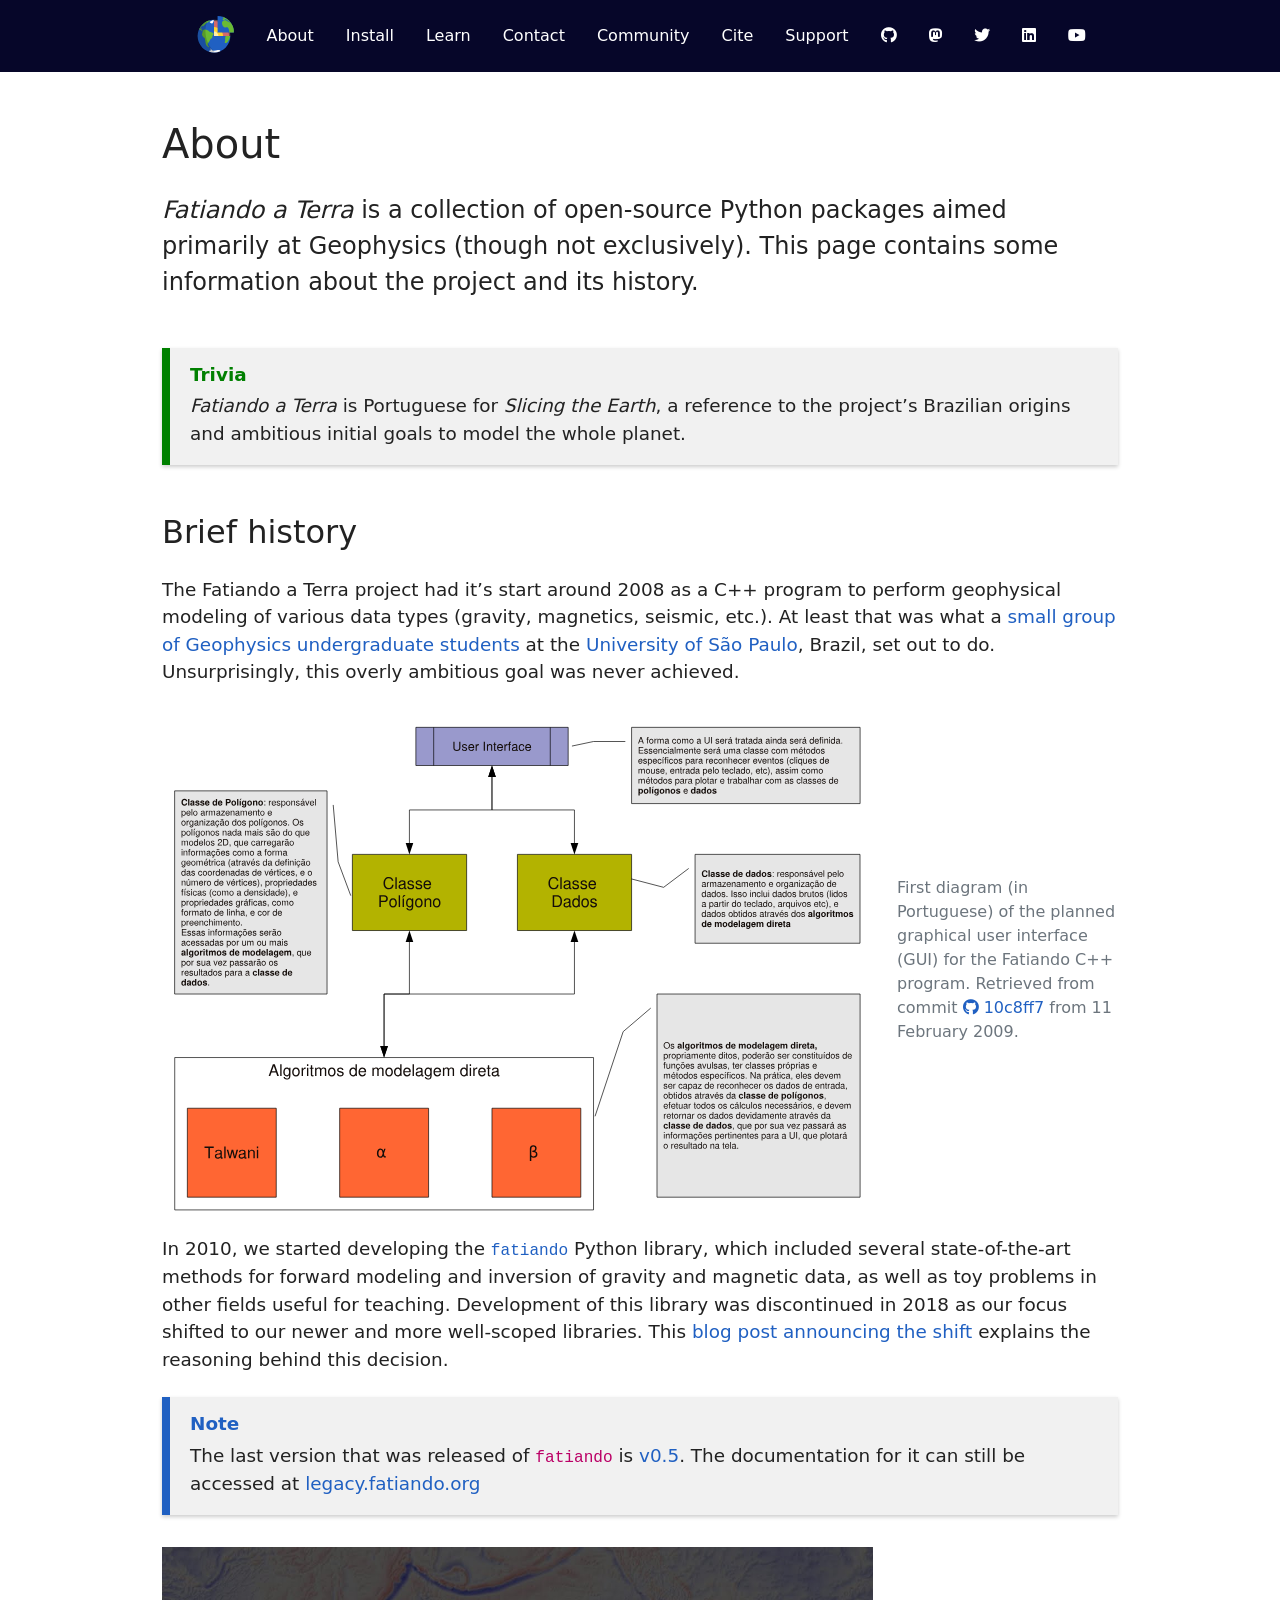
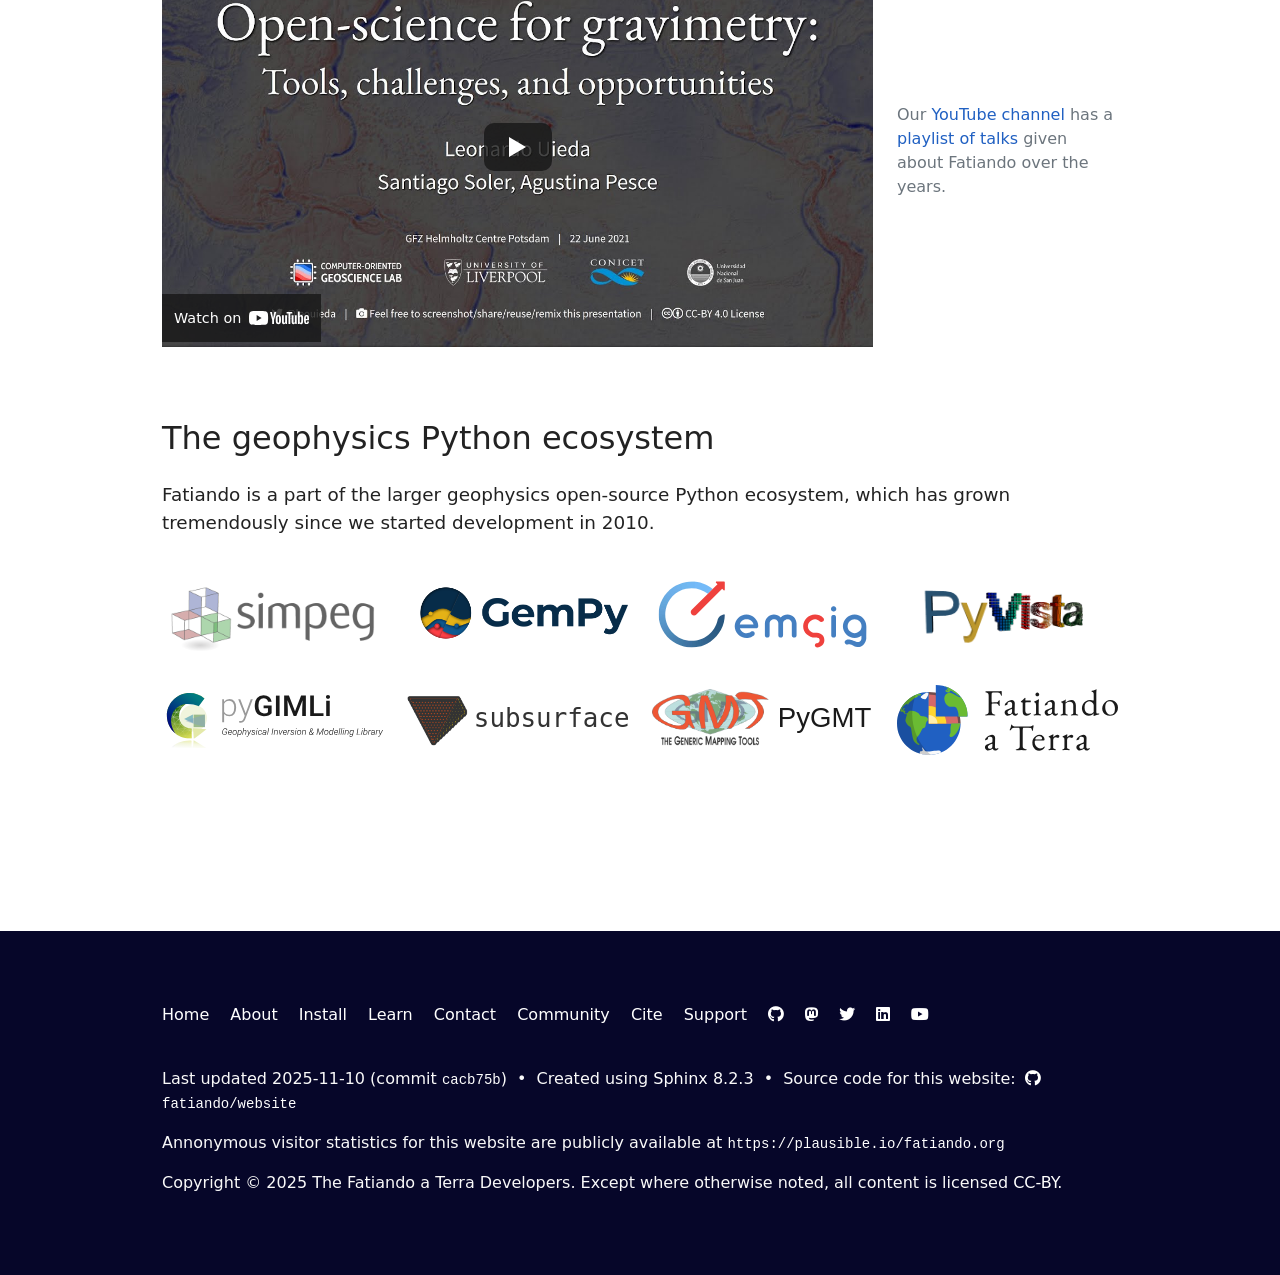
==== about/index.html @ 6fbf6a1d "deploy: fatiando/website@cacb75bfc80efd842951e6329809304466d00632" ====
<!DOCTYPE html>
<html lang="en">

<head>
  <meta charset="utf-8"/>
  <meta name="viewport" content="width=device-width, initial-scale=1.0" />
    
  <title>About | Fatiando a Terra</title>

  <link rel="shortcut icon" href="../_static/favicon.png"/>

  <!-- Bootstrap CSS -->
  <link rel="stylesheet" href="../_static/bootstrap-5.1/css/bootstrap.min.css">

  <!-- FontAwsome icons -->
  <link rel="stylesheet" href="../_static/css/fontawesome/css/all.css">

  <!-- Pygments CSS for syntax highlighting -->
  <!-- Accessible versions by Max Chadwick (@mpchadwick) -->
  <link rel="stylesheet" href="../_static/css/pygments/native.css">

  <!-- Custom CSS set in conf.py -->
  <link rel="stylesheet" href="../_static/css/style.css">

  <!-- Social media cards -->
  <meta name="twitter:card" content="summary">
  <meta name="twitter:image" content="https://www.fatiando.org/_static/">
  <meta name="twitter:site" content="@fatiandoaterra">
  <meta name="twitter:title" content="About | Fatiando a Terra">
  <meta name="twitter:description" content="Open-source Python tools for geophysics">
  <meta property="og:title" content="About | Fatiando a Terra">
  <meta property="og:type" content="website">
  <meta property="og:url" content="https://www.fatiando.org">
  <meta property="og:site_name" content="Fatiando a Terra">
  <meta property="og:image" content="https://www.fatiando.org/_static/">
  <meta property="og:description" content="Open-source Python tools for geophysics">

  <!-- Plausible analytics for anonymous usage statistics -->
  <script defer data-domain="fatiando.org" src="https://plausible.io/js/plausible.js"></script>
</head>


<body>

  <header class="menu">
    <div class="container">
      <nav>
        <ul class="nav justify-content-center">
          <li class="nav-item ">
            <a href="../index.html"><img title="Home" alt="Fatiando a Terra" src="../_static/fatiando-logo.svg"></a>
          </li>
            <li class="nav-item">
              <a class="nav-link" href="../about">About</a>
            </li>
            <li class="nav-item">
              <a class="nav-link" href="../install">Install</a>
            </li>
            <li class="nav-item">
              <a class="nav-link" href="../learn">Learn</a>
            </li>
            <li class="nav-item">
              <a class="nav-link" href="../contact">Contact</a>
            </li>
            <li class="nav-item">
              <a class="nav-link" href="../community">Community</a>
            </li>
            <li class="nav-item">
              <a class="nav-link" href="../cite">Cite</a>
            </li>
            <li class="nav-item">
              <a class="nav-link" href="../support">Support</a>
            </li>
            <li class="nav-item">
              <a rel="me" class="nav-link" href="https://github.com/fatiando" target="_blank"><i class="fab fa-github" title="GitHub" alt="GitHub"></i></a>
            </li>
            <li class="nav-item">
              <a rel="me" class="nav-link" href="https://fosstodon.org/@fatiando" target="_blank"><i class="fab fa-mastodon" title="Mastodon" alt="Mastodon"></i></a>
            </li>
            <li class="nav-item">
              <a rel="me" class="nav-link" href="https://twitter.com/fatiandoaterra" target="_blank"><i class="fab fa-twitter" title="Twitter" alt="Twitter"></i></a>
            </li>
            <li class="nav-item">
              <a rel="me" class="nav-link" href="https://www.linkedin.com/company/fatiando" target="_blank"><i class="fab fa-linkedin" title="LinkedIn" alt="LinkedIn"></i></a>
            </li>
            <li class="nav-item">
              <a rel="me" class="nav-link" href="https://www.youtube.com/fatiandoorg" target="_blank"><i class="fab fa-youtube" title="YouTube" alt="YouTube"></i></a>
            </li>
        </ul>
      </nav>
    </div>
  </header>
    <div class="container page-content narrow">
      <section id="about">
<h1>About</h1>
<div class="lead">
<em>Fatiando a Terra</em> is a collection of <strong>open-source Python
packages</strong> aimed primarily at Geophysics (though not exclusively).
This page contains some information about the project and its history.
</div>
<div class="admonition-trivia admonition">
<p class="admonition-title">Trivia</p>
<p><em>Fatiando a Terra</em> is Portuguese for <em>Slicing the Earth</em>, a reference to the
project’s Brazilian origins and ambitious initial goals to model the whole
planet.</p>
</div>
<section id="brief-history">
<h2>Brief history</h2>
<p>The Fatiando a Terra project had it’s start around 2008 as a C++ program to
perform geophysical modeling of various data types (gravity, magnetics,
seismic, etc.).
At least that was what a
<a class="reference internal" href="../community/index.html#founders"><span class="std std-ref">small group of Geophysics undergraduate students</span></a> at the
<a class="reference external" href="https://www.iag.usp.br/">University of São Paulo</a>, Brazil, set out to do.
Unsurprisingly, this overly ambitious goal was never achieved.</p>
<div class="row text-muted align-items-center fs-6">
<div class="col-md-9">
<img src="../_static/fatiando-as-a-gravmag-gui.svg" alt="Box diagram of the layout and flow of information planned for the GUI program." >
</div>
<div class="col-md-3">
<p>First diagram (in Portuguese) of the planned graphical user interface (GUI) for
the Fatiando C++ program.
Retrieved from commit <a class="reference external" href="https://github.com/fatiando/fatiando/blob/10c8ff7c17df53e3e0abd83f1ce8d2a3f6bc57aa/fluxo-simples.pdf"><i class="fab fa-github"></i> 10c8ff7</a>
from 11 February 2009.</p>
</div>
</div>
<p>In 2010, we started developing the <a class="reference external" href="https://github.com/fatiando/fatiando"><code class="docutils literal notranslate"><span class="pre">fatiando</span></code></a>
Python library, which included several state-of-the-art methods for forward
modeling and inversion of gravity and magnetic data, as well as toy problems in
other fields useful for teaching.
Development of this library was discontinued in 2018  as our focus shifted to
our newer and more well-scoped libraries.
This <a class="reference external" href="https://www.leouieda.com/blog/future-of-fatiando.html">blog post announcing the shift</a> explains the
reasoning behind this decision.</p>
<div class="admonition note">
<p class="admonition-title">Note</p>
<p>The last version that was released of <code class="docutils literal notranslate"><span class="pre">fatiando</span></code> is <a class="reference external" href="https://doi.org/10.5281/zenodo.157746">v0.5</a>.
The documentation for it can still be accessed at
<a class="reference external" href="https://legacy.fatiando.org">legacy.fatiando.org</a></p>
</div>
<div class="row text-muted align-items-center fs-6">
<div class="col-md-9">
<!-- Thumbnail of Youtube video -->
<div class="ratio ratio-16x9">
  <div class="yt" style='background-image: url("/_static/fatiando-talks.jpg")'>
    <a
      href="https://www.youtube.com/watch?v=z-5dvWfB_SM&list=PLPA_RM8wsOqLQRajw_e9ByUe56z7TETaL"
      aria-label="Watch on YouTube"
      target="_blank"
      rel="noopener noreferrer"
    >
      <div class="play-button">
        <img src="/_static/play.svg">
      </div>
    </a>
    <a
      href="https://www.youtube.com/watch?v=z-5dvWfB_SM&list=PLPA_RM8wsOqLQRajw_e9ByUe56z7TETaL"
      aria-label="Watch on YouTube"
      target="_blank"
      rel="noopener noreferrer"
    >
      <div class="watch-on-yt">
        <div aria-hidden="true">Watch on</div>
        <div><img src="/_static/yt-logo.svg" alt="YouTube logo"></div>
      </div>
    </a>
  </div>
</div>
</div>
<div class="col-md-3">
<p>Our <a class="reference external" href="https://www.youtube.com/fatiandoorg">YouTube channel</a> has a <a class="reference external" href="https://youtube.com/playlist?list=PLPA_RM8wsOqLQRajw_e9ByUe56z7TETaL">playlist of talks</a> given
about Fatiando over the years.</p>
</div>
</div>
</section>
<section id="the-geophysics-python-ecosystem">
<h2>The geophysics Python ecosystem</h2>
<p>Fatiando is a part of the larger geophysics open-source Python ecosystem,
which has grown tremendously since we started development in 2010.</p>
<div class="row gy-4 py-3 align-items-center">
<div class="col-6 col-sm-4 col-md-3">
  <a target="_blank" href="https://simpeg.xyz/">
  <img src="../_static/simpeg-logo.png" title="SimPEG">
  </a>
</div>
<div class="col-6 col-sm-4 col-md-3">
  <a target="_blank" href="https://www.gempy.org/">
  <img src="../_static/gempy-logo.png" title="GemPy">
  </a>
</div>
<div class="col-6 col-sm-4 col-md-3">
  <a target="_blank" href="https://emsig.xyz/">
  <img src="../_static/emsig-logo.svg" title="emsig">
  </a>
</div>
<div class="col-6 col-sm-4 col-md-3">
  <a target="_blank" href="https://docs.pyvista.org/">
  <img src="../_static/pyvista-logo.png" title="PyVista">
  </a>
</div>
<div class="col-6 col-sm-4 col-md-3">
  <a target="_blank" href="https://www.pygimli.org/">
  <img src="../_static/pygimli-logo.svg" title="pyGIMLi">
  </a>
</div>
<div class="col-6 col-sm-4 col-md-3">
  <a target="_blank" href="https://softwareunderground.github.io/subsurface/">
  <img src="../_static/subsurface-logo.svg" title="subsurface">
  </a>
</div>
<div class="col-6 col-sm-4 col-md-3">
  <a target="_blank" href="https://www.pygmt.org/">
  <img src="../_static/pygmt-logo.svg" title="PyGMT">
  </a>
</div>
<div class="col-6 col-sm-4 col-md-3">
  <img src="../_static/fatiando-banner-small.svg" title="Fatiando a Terra">
</div>
</div>
</section>
</section>

    </div>

  <footer class="footer">
    <div class="container narrow">
      <nav>
        <ul class="menu-list-footer">
          <li><a href="../index.html">Home</a></li>
            <li><a href="../about">About</a></li>
            <li><a href="../install">Install</a></li>
            <li><a href="../learn">Learn</a></li>
            <li><a href="../contact">Contact</a></li>
            <li><a href="../community">Community</a></li>
            <li><a href="../cite">Cite</a></li>
            <li><a href="../support">Support</a></li>
            <li>
              <a href="https://github.com/fatiando" target="_blank"><i class="fab fa-github" title="GitHub" alt="GitHub"></i></a>
            </li>
            <li>
              <a href="https://fosstodon.org/@fatiando" target="_blank"><i class="fab fa-mastodon" title="Mastodon" alt="Mastodon"></i></a>
            </li>
            <li>
              <a href="https://twitter.com/fatiandoaterra" target="_blank"><i class="fab fa-twitter" title="Twitter" alt="Twitter"></i></a>
            </li>
            <li>
              <a href="https://www.linkedin.com/company/fatiando" target="_blank"><i class="fab fa-linkedin" title="LinkedIn" alt="LinkedIn"></i></a>
            </li>
            <li>
              <a href="https://www.youtube.com/fatiandoorg" target="_blank"><i class="fab fa-youtube" title="YouTube" alt="YouTube"></i></a>
            </li>
        </ul>
      </nav>
      <p>
        Last updated 2025-11-10
        (commit
        <a href="https://github.com/fatiando/website/commit/cacb75b"><code>cacb75b</code></a>)
        <span class="bullet-separator">&bull;</span>
        Created using <a href="http://sphinx-doc.org/">Sphinx</a> 8.2.3
        <span class="bullet-separator">&bull;</span>
        Source code for this website:
        <a href="https://github.com/fatiando/website">
           <i class="fab fa-github ms-1"></i> <code>fatiando/website</code>
        </a>
      </p>
      <p>
        Annonymous visitor statistics for this website are publicly available at
        <a href="https://plausible.io/fatiando.org"><code>https://plausible.io/fatiando.org</code></a>
      </p>
      <p>
        Copyright &copy; 2025 The Fatiando a Terra Developers.
        Except where otherwise noted, all content is licensed <a href="https://creativecommons.org/licenses/by/4.0/">CC-BY</a>.
      </p>
    </div>
  </footer>

  <!-- Bootstrap bundled Javascript (with their dependencies) -->
  <script src="../_static/bootstrap-5.1/js/bootstrap.bundle.min.js"
    integrity="sha384-/bQdsTh/da6pkI1MST/rWKFNjaCP5gBSY4sEBT38Q/9RBh9AH40zEOg7Hlq2THRZ"
    crossorigin="anonymous"></script>

</body>
</html>
---- _static/css/fontawesome/css/all.css ----
.fa,
.fas,
.far,
.fal,
.fab {
  -moz-osx-font-smoothing: grayscale;
  -webkit-font-smoothing: antialiased;
  display: inline-block;
  font-style: normal;
  font-variant: normal;
  text-rendering: auto;
  line-height: 1; }

.fa-lg {
  font-size: 1.33333em;
  line-height: 0.75em;
  vertical-align: -.0667em; }

.fa-xs {
  font-size: .75em; }

.fa-sm {
  font-size: .875em; }

.fa-1x {
  font-size: 1em; }

.fa-2x {
  font-size: 2em; }

.fa-3x {
  font-size: 3em; }

.fa-4x {
  font-size: 4em; }

.fa-5x {
  font-size: 5em; }

.fa-6x {
  font-size: 6em; }

.fa-7x {
  font-size: 7em; }

.fa-8x {
  font-size: 8em; }

.fa-9x {
  font-size: 9em; }

.fa-10x {
  font-size: 10em; }

.fa-fw {
  text-align: center;
  width: 1.25em; }

.fa-ul {
  list-style-type: none;
  margin-left: 2.5em;
  padding-left: 0; }
  .fa-ul > li {
    position: relative; }

.fa-li {
  left: -2em;
  position: absolute;
  text-align: center;
  width: 2em;
  line-height: inherit; }

.fa-border {
  border: solid 0.08em #eee;
  border-radius: .1em;
  padding: .2em .25em .15em; }

.fa-pull-left {
  float: left; }

.fa-pull-right {
  float: right; }

.fa.fa-pull-left,
.fas.fa-pull-left,
.far.fa-pull-left,
.fal.fa-pull-left,
.fab.fa-pull-left {
  margin-right: .3em; }

.fa.fa-pull-right,
.fas.fa-pull-right,
.far.fa-pull-right,
.fal.fa-pull-right,
.fab.fa-pull-right {
  margin-left: .3em; }

.fa-spin {
  -webkit-animation: fa-spin 2s infinite linear;
          animation: fa-spin 2s infinite linear; }

.fa-pulse {
  -webkit-animation: fa-spin 1s infinite steps(8);
          animation: fa-spin 1s infinite steps(8); }

@-webkit-keyframes fa-spin {
  0% {
    -webkit-transform: rotate(0deg);
            transform: rotate(0deg); }
  100% {
    -webkit-transform: rotate(360deg);
            transform: rotate(360deg); } }

@keyframes fa-spin {
  0% {
    -webkit-transform: rotate(0deg);
            transform: rotate(0deg); }
  100% {
    -webkit-transform: rotate(360deg);
            transform: rotate(360deg); } }

.fa-rotate-90 {
  -ms-filter: "progid:DXImageTransform.Microsoft.BasicImage(rotation=1)";
  -webkit-transform: rotate(90deg);
          transform: rotate(90deg); }

.fa-rotate-180 {
  -ms-filter: "progid:DXImageTransform.Microsoft.BasicImage(rotation=2)";
  -webkit-transform: rotate(180deg);
          transform: rotate(180deg); }

.fa-rotate-270 {
  -ms-filter: "progid:DXImageTransform.Microsoft.BasicImage(rotation=3)";
  -webkit-transform: rotate(270deg);
          transform: rotate(270deg); }

.fa-flip-horizontal {
  -ms-filter: "progid:DXImageTransform.Microsoft.BasicImage(rotation=0, mirror=1)";
  -webkit-transform: scale(-1, 1);
          transform: scale(-1, 1); }

.fa-flip-vertical {
  -ms-filter: "progid:DXImageTransform.Microsoft.BasicImage(rotation=2, mirror=1)";
  -webkit-transform: scale(1, -1);
          transform: scale(1, -1); }

.fa-flip-horizontal.fa-flip-vertical {
  -ms-filter: "progid:DXImageTransform.Microsoft.BasicImage(rotation=2, mirror=1)";
  -webkit-transform: scale(-1, -1);
          transform: scale(-1, -1); }

:root .fa-rotate-90,
:root .fa-rotate-180,
:root .fa-rotate-270,
:root .fa-flip-horizontal,
:root .fa-flip-vertical {
  -webkit-filter: none;
          filter: none; }

.fa-stack {
  display: inline-block;
  height: 2em;
  line-height: 2em;
  position: relative;
  vertical-align: middle;
  width: 2.5em; }

.fa-stack-1x,
.fa-stack-2x {
  left: 0;
  position: absolute;
  text-align: center;
  width: 100%; }

.fa-stack-1x {
  line-height: inherit; }

.fa-stack-2x {
  font-size: 2em; }

.fa-inverse {
  color: #fff; }

/* Font Awesome uses the Unicode Private Use Area (PUA) to ensure screen
readers do not read off random characters that represent icons */
.fa-500px:before {
  content: "\f26e"; }

.fa-accessible-icon:before {
  content: "\f368"; }

.fa-accusoft:before {
  content: "\f369"; }

.fa-acquisitions-incorporated:before {
  content: "\f6af"; }

.fa-ad:before {
  content: "\f641"; }

.fa-address-book:before {
  content: "\f2b9"; }

.fa-address-card:before {
  content: "\f2bb"; }

.fa-adjust:before {
  content: "\f042"; }

.fa-adn:before {
  content: "\f170"; }

.fa-adobe:before {
  content: "\f778"; }

.fa-adversal:before {
  content: "\f36a"; }

.fa-affiliatetheme:before {
  content: "\f36b"; }

.fa-air-freshener:before {
  content: "\f5d0"; }

.fa-algolia:before {
  content: "\f36c"; }

.fa-align-center:before {
  content: "\f037"; }

.fa-align-justify:before {
  content: "\f039"; }

.fa-align-left:before {
  content: "\f036"; }

.fa-align-right:before {
  content: "\f038"; }

.fa-alipay:before {
  content: "\f642"; }

.fa-allergies:before {
  content: "\f461"; }

.fa-amazon:before {
  content: "\f270"; }

.fa-amazon-pay:before {
  content: "\f42c"; }

.fa-ambulance:before {
  content: "\f0f9"; }

.fa-american-sign-language-interpreting:before {
  content: "\f2a3"; }

.fa-amilia:before {
  content: "\f36d"; }

.fa-anchor:before {
  content: "\f13d"; }

.fa-android:before {
  content: "\f17b"; }

.fa-angellist:before {
  content: "\f209"; }

.fa-angle-double-down:before {
  content: "\f103"; }

.fa-angle-double-left:before {
  content: "\f100"; }

.fa-angle-double-right:before {
  content: "\f101"; }

.fa-angle-double-up:before {
  content: "\f102"; }

.fa-angle-down:before {
  content: "\f107"; }

.fa-angle-left:before {
  content: "\f104"; }

.fa-angle-right:before {
  content: "\f105"; }

.fa-angle-up:before {
  content: "\f106"; }

.fa-angry:before {
  content: "\f556"; }

.fa-angrycreative:before {
  content: "\f36e"; }

.fa-angular:before {
  content: "\f420"; }

.fa-ankh:before {
  content: "\f644"; }

.fa-app-store:before {
  content: "\f36f"; }

.fa-app-store-ios:before {
  content: "\f370"; }

.fa-apper:before {
  content: "\f371"; }

.fa-apple:before {
  content: "\f179"; }

.fa-apple-alt:before {
  content: "\f5d1"; }

.fa-apple-pay:before {
  content: "\f415"; }

.fa-archive:before {
  content: "\f187"; }

.fa-archway:before {
  content: "\f557"; }

.fa-arrow-alt-circle-down:before {
  content: "\f358"; }

.fa-arrow-alt-circle-left:before {
  content: "\f359"; }

.fa-arrow-alt-circle-right:before {
  content: "\f35a"; }

.fa-arrow-alt-circle-up:before {
  content: "\f35b"; }

.fa-arrow-circle-down:before {
  content: "\f0ab"; }

.fa-arrow-circle-left:before {
  content: "\f0a8"; }

.fa-arrow-circle-right:before {
  content: "\f0a9"; }

.fa-arrow-circle-up:before {
  content: "\f0aa"; }

.fa-arrow-down:before {
  content: "\f063"; }

.fa-arrow-left:before {
  content: "\f060"; }

.fa-arrow-right:before {
  content: "\f061"; }

.fa-arrow-up:before {
  content: "\f062"; }

.fa-arrows-alt:before {
  content: "\f0b2"; }

.fa-arrows-alt-h:before {
  content: "\f337"; }

.fa-arrows-alt-v:before {
  content: "\f338"; }

.fa-artstation:before {
  content: "\f77a"; }

.fa-assistive-listening-systems:before {
  content: "\f2a2"; }

.fa-asterisk:before {
  content: "\f069"; }

.fa-asymmetrik:before {
  content: "\f372"; }

.fa-at:before {
  content: "\f1fa"; }

.fa-atlas:before {
  content: "\f558"; }

.fa-atlassian:before {
  content: "\f77b"; }

.fa-atom:before {
  content: "\f5d2"; }

.fa-audible:before {
  content: "\f373"; }

.fa-audio-description:before {
  content: "\f29e"; }

.fa-autoprefixer:before {
  content: "\f41c"; }

.fa-avianex:before {
  content: "\f374"; }

.fa-aviato:before {
  content: "\f421"; }

.fa-award:before {
  content: "\f559"; }

.fa-aws:before {
  content: "\f375"; }

.fa-baby:before {
  content: "\f77c"; }

.fa-baby-carriage:before {
  content: "\f77d"; }

.fa-backspace:before {
  content: "\f55a"; }

.fa-backward:before {
  content: "\f04a"; }

.fa-balance-scale:before {
  content: "\f24e"; }

.fa-ban:before {
  content: "\f05e"; }

.fa-band-aid:before {
  content: "\f462"; }

.fa-bandcamp:before {
  content: "\f2d5"; }

.fa-barcode:before {
  content: "\f02a"; }

.fa-bars:before {
  content: "\f0c9"; }

.fa-baseball-ball:before {
  content: "\f433"; }

.fa-basketball-ball:before {
  content: "\f434"; }

.fa-bath:before {
  content: "\f2cd"; }

.fa-battery-empty:before {
  content: "\f244"; }

.fa-battery-full:before {
  content: "\f240"; }

.fa-battery-half:before {
  content: "\f242"; }

.fa-battery-quarter:before {
  content: "\f243"; }

.fa-battery-three-quarters:before {
  content: "\f241"; }

.fa-bed:before {
  content: "\f236"; }

.fa-beer:before {
  content: "\f0fc"; }

.fa-behance:before {
  content: "\f1b4"; }

.fa-behance-square:before {
  content: "\f1b5"; }

.fa-bell:before {
  content: "\f0f3"; }

.fa-bell-slash:before {
  content: "\f1f6"; }

.fa-bezier-curve:before {
  content: "\f55b"; }

.fa-bible:before {
  content: "\f647"; }

.fa-bicycle:before {
  content: "\f206"; }

.fa-bimobject:before {
  content: "\f378"; }

.fa-binoculars:before {
  content: "\f1e5"; }

.fa-biohazard:before {
  content: "\f780"; }

.fa-birthday-cake:before {
  content: "\f1fd"; }

.fa-bitbucket:before {
  content: "\f171"; }

.fa-bitcoin:before {
  content: "\f379"; }

.fa-bity:before {
  content: "\f37a"; }

.fa-black-tie:before {
  content: "\f27e"; }

.fa-blackberry:before {
  content: "\f37b"; }

.fa-blender:before {
  content: "\f517"; }

.fa-blender-phone:before {
  content: "\f6b6"; }

.fa-blind:before {
  content: "\f29d"; }

.fa-blog:before {
  content: "\f781"; }

.fa-blogger:before {
  content: "\f37c"; }

.fa-blogger-b:before {
  content: "\f37d"; }

.fa-bluetooth:before {
  content: "\f293"; }

.fa-bluetooth-b:before {
  content: "\f294"; }

.fa-bold:before {
  content: "\f032"; }

.fa-bolt:before {
  content: "\f0e7"; }

.fa-bomb:before {
  content: "\f1e2"; }

.fa-bone:before {
  content: "\f5d7"; }

.fa-bong:before {
  content: "\f55c"; }

.fa-book:before {
  content: "\f02d"; }

.fa-book-dead:before {
  content: "\f6b7"; }

.fa-book-open:before {
  content: "\f518"; }

.fa-book-reader:before {
  content: "\f5da"; }

.fa-bookmark:before {
  content: "\f02e"; }

.fa-bowling-ball:before {
  content: "\f436"; }

.fa-box:before {
  content: "\f466"; }

.fa-box-open:before {
  content: "\f49e"; }

.fa-boxes:before {
  content: "\f468"; }

.fa-braille:before {
  content: "\f2a1"; }

.fa-brain:before {
  content: "\f5dc"; }

.fa-briefcase:before {
  content: "\f0b1"; }

.fa-briefcase-medical:before {
  content: "\f469"; }

.fa-broadcast-tower:before {
  content: "\f519"; }

.fa-broom:before {
  content: "\f51a"; }

.fa-brush:before {
  content: "\f55d"; }

.fa-btc:before {
  content: "\f15a"; }

.fa-bug:before {
  content: "\f188"; }

.fa-building:before {
  content: "\f1ad"; }

.fa-bullhorn:before {
  content: "\f0a1"; }

.fa-bullseye:before {
  content: "\f140"; }

.fa-burn:before {
  content: "\f46a"; }

.fa-buromobelexperte:before {
  content: "\f37f"; }

.fa-bus:before {
  content: "\f207"; }

.fa-bus-alt:before {
  content: "\f55e"; }

.fa-business-time:before {
  content: "\f64a"; }

.fa-buysellads:before {
  content: "\f20d"; }

.fa-calculator:before {
  content: "\f1ec"; }

.fa-calendar:before {
  content: "\f133"; }

.fa-calendar-alt:before {
  content: "\f073"; }

.fa-calendar-check:before {
  content: "\f274"; }

.fa-calendar-day:before {
  content: "\f783"; }

.fa-calendar-minus:before {
  content: "\f272"; }

.fa-calendar-plus:before {
  content: "\f271"; }

.fa-calendar-times:before {
  content: "\f273"; }

.fa-calendar-week:before {
  content: "\f784"; }

.fa-camera:before {
  content: "\f030"; }

.fa-camera-retro:before {
  content: "\f083"; }

.fa-campground:before {
  content: "\f6bb"; }

.fa-canadian-maple-leaf:before {
  content: "\f785"; }

.fa-candy-cane:before {
  content: "\f786"; }

.fa-cannabis:before {
  content: "\f55f"; }

.fa-capsules:before {
  content: "\f46b"; }

.fa-car:before {
  content: "\f1b9"; }

.fa-car-alt:before {
  content: "\f5de"; }

.fa-car-battery:before {
  content: "\f5df"; }

.fa-car-crash:before {
  content: "\f5e1"; }

.fa-car-side:before {
  content: "\f5e4"; }

.fa-caret-down:before {
  content: "\f0d7"; }

.fa-caret-left:before {
  content: "\f0d9"; }

.fa-caret-right:before {
  content: "\f0da"; }

.fa-caret-square-down:before {
  content: "\f150"; }

.fa-caret-square-left:before {
  content: "\f191"; }

.fa-caret-square-right:before {
  content: "\f152"; }

.fa-caret-square-up:before {
  content: "\f151"; }

.fa-caret-up:before {
  content: "\f0d8"; }

.fa-carrot:before {
  content: "\f787"; }

.fa-cart-arrow-down:before {
  content: "\f218"; }

.fa-cart-plus:before {
  content: "\f217"; }

.fa-cash-register:before {
  content: "\f788"; }

.fa-cat:before {
  content: "\f6be"; }

.fa-cc-amazon-pay:before {
  content: "\f42d"; }

.fa-cc-amex:before {
  content: "\f1f3"; }

.fa-cc-apple-pay:before {
  content: "\f416"; }

.fa-cc-diners-club:before {
  content: "\f24c"; }

.fa-cc-discover:before {
  content: "\f1f2"; }

.fa-cc-jcb:before {
  content: "\f24b"; }

.fa-cc-mastercard:before {
  content: "\f1f1"; }

.fa-cc-paypal:before {
  content: "\f1f4"; }

.fa-cc-stripe:before {
  content: "\f1f5"; }

.fa-cc-visa:before {
  content: "\f1f0"; }

.fa-centercode:before {
  content: "\f380"; }

.fa-centos:before {
  content: "\f789"; }

.fa-certificate:before {
  content: "\f0a3"; }

.fa-chair:before {
  content: "\f6c0"; }

.fa-chalkboard:before {
  content: "\f51b"; }

.fa-chalkboard-teacher:before {
  content: "\f51c"; }

.fa-charging-station:before {
  content: "\f5e7"; }

.fa-chart-area:before {
  content: "\f1fe"; }

.fa-chart-bar:before {
  content: "\f080"; }

.fa-chart-line:before {
  content: "\f201"; }

.fa-chart-pie:before {
  content: "\f200"; }

.fa-check:before {
  content: "\f00c"; }

.fa-check-circle:before {
  content: "\f058"; }

.fa-check-double:before {
  content: "\f560"; }

.fa-check-square:before {
  content: "\f14a"; }

.fa-chess:before {
  content: "\f439"; }

.fa-chess-bishop:before {
  content: "\f43a"; }

.fa-chess-board:before {
  content: "\f43c"; }

.fa-chess-king:before {
  content: "\f43f"; }

.fa-chess-knight:before {
  content: "\f441"; }

.fa-chess-pawn:before {
  content: "\f443"; }

.fa-chess-queen:before {
  content: "\f445"; }

.fa-chess-rook:before {
  content: "\f447"; }

.fa-chevron-circle-down:before {
  content: "\f13a"; }

.fa-chevron-circle-left:before {
  content: "\f137"; }

.fa-chevron-circle-right:before {
  content: "\f138"; }

.fa-chevron-circle-up:before {
  content: "\f139"; }

.fa-chevron-down:before {
  content: "\f078"; }

.fa-chevron-left:before {
  content: "\f053"; }

.fa-chevron-right:before {
  content: "\f054"; }

.fa-chevron-up:before {
  content: "\f077"; }

.fa-child:before {
  content: "\f1ae"; }

.fa-chrome:before {
  content: "\f268"; }

.fa-church:before {
  content: "\f51d"; }

.fa-circle:before {
  content: "\f111"; }

.fa-circle-notch:before {
  content: "\f1ce"; }

.fa-city:before {
  content: "\f64f"; }

.fa-clipboard:before {
  content: "\f328"; }

.fa-clipboard-check:before {
  content: "\f46c"; }

.fa-clipboard-list:before {
  content: "\f46d"; }

.fa-clock:before {
  content: "\f017"; }

.fa-clone:before {
  content: "\f24d"; }

.fa-closed-captioning:before {
  content: "\f20a"; }

.fa-cloud:before {
  content: "\f0c2"; }

.fa-cloud-download-alt:before {
  content: "\f381"; }

.fa-cloud-meatball:before {
  content: "\f73b"; }

.fa-cloud-moon:before {
  content: "\f6c3"; }

.fa-cloud-moon-rain:before {
  content: "\f73c"; }

.fa-cloud-rain:before {
  content: "\f73d"; }

.fa-cloud-showers-heavy:before {
  content: "\f740"; }

.fa-cloud-sun:before {
  content: "\f6c4"; }

.fa-cloud-sun-rain:before {
  content: "\f743"; }

.fa-cloud-upload-alt:before {
  content: "\f382"; }

.fa-cloudscale:before {
  content: "\f383"; }

.fa-cloudsmith:before {
  content: "\f384"; }

.fa-cloudversify:before {
  content: "\f385"; }

.fa-cocktail:before {
  content: "\f561"; }

.fa-code:before {
  content: "\f121"; }

.fa-code-branch:before {
  content: "\f126"; }

.fa-codepen:before {
  content: "\f1cb"; }

.fa-codiepie:before {
  content: "\f284"; }

.fa-coffee:before {
  content: "\f0f4"; }

.fa-cog:before {
  content: "\f013"; }

.fa-cogs:before {
  content: "\f085"; }

.fa-coins:before {
  content: "\f51e"; }

.fa-columns:before {
  content: "\f0db"; }

.fa-comment:before {
  content: "\f075"; }

.fa-comment-alt:before {
  content: "\f27a"; }

.fa-comment-dollar:before {
  content: "\f651"; }

.fa-comment-dots:before {
  content: "\f4ad"; }

.fa-comment-slash:before {
  content: "\f4b3"; }

.fa-comments:before {
  content: "\f086"; }

.fa-comments-dollar:before {
  content: "\f653"; }

.fa-compact-disc:before {
  content: "\f51f"; }

.fa-compass:before {
  content: "\f14e"; }

.fa-compress:before {
  content: "\f066"; }

.fa-compress-arrows-alt:before {
  content: "\f78c"; }

.fa-concierge-bell:before {
  content: "\f562"; }

.fa-confluence:before {
  content: "\f78d"; }

.fa-connectdevelop:before {
  content: "\f20e"; }

.fa-contao:before {
  content: "\f26d"; }

.fa-cookie:before {
  content: "\f563"; }

.fa-cookie-bite:before {
  content: "\f564"; }

.fa-copy:before {
  content: "\f0c5"; }

.fa-copyright:before {
  content: "\f1f9"; }

.fa-couch:before {
  content: "\f4b8"; }

.fa-cpanel:before {
  content: "\f388"; }

.fa-creative-commons:before {
  content: "\f25e"; }

.fa-creative-commons-by:before {
  content: "\f4e7"; }

.fa-creative-commons-nc:before {
  content: "\f4e8"; }

.fa-creative-commons-nc-eu:before {
  content: "\f4e9"; }

.fa-creative-commons-nc-jp:before {
  content: "\f4ea"; }

.fa-creative-commons-nd:before {
  content: "\f4eb"; }

.fa-creative-commons-pd:before {
  content: "\f4ec"; }

.fa-creative-commons-pd-alt:before {
  content: "\f4ed"; }

.fa-creative-commons-remix:before {
  content: "\f4ee"; }

.fa-creative-commons-sa:before {
  content: "\f4ef"; }

.fa-creative-commons-sampling:before {
  content: "\f4f0"; }

.fa-creative-commons-sampling-plus:before {
  content: "\f4f1"; }

.fa-creative-commons-share:before {
  content: "\f4f2"; }

.fa-creative-commons-zero:before {
  content: "\f4f3"; }

.fa-credit-card:before {
  content: "\f09d"; }

.fa-critical-role:before {
  content: "\f6c9"; }

.fa-crop:before {
  content: "\f125"; }

.fa-crop-alt:before {
  content: "\f565"; }

.fa-cross:before {
  content: "\f654"; }

.fa-crosshairs:before {
  content: "\f05b"; }

.fa-crow:before {
  content: "\f520"; }

.fa-crown:before {
  content: "\f521"; }

.fa-css3:before {
  content: "\f13c"; }

.fa-css3-alt:before {
  content: "\f38b"; }

.fa-cube:before {
  content: "\f1b2"; }

.fa-cubes:before {
  content: "\f1b3"; }

.fa-cut:before {
  content: "\f0c4"; }

.fa-cuttlefish:before {
  content: "\f38c"; }

.fa-d-and-d:before {
  content: "\f38d"; }

.fa-d-and-d-beyond:before {
  content: "\f6ca"; }

.fa-dashcube:before {
  content: "\f210"; }

.fa-database:before {
  content: "\f1c0"; }

.fa-deaf:before {
  content: "\f2a4"; }

.fa-delicious:before {
  content: "\f1a5"; }

.fa-democrat:before {
  content: "\f747"; }

.fa-deploydog:before {
  content: "\f38e"; }

.fa-deskpro:before {
  content: "\f38f"; }

.fa-desktop:before {
  content: "\f108"; }

.fa-dev:before {
  content: "\f6cc"; }

.fa-deviantart:before {
  content: "\f1bd"; }

.fa-dharmachakra:before {
  content: "\f655"; }

.fa-dhl:before {
  content: "\f790"; }

.fa-diagnoses:before {
  content: "\f470"; }

.fa-diaspora:before {
  content: "\f791"; }

.fa-dice:before {
  content: "\f522"; }

.fa-dice-d20:before {
  content: "\f6cf"; }

.fa-dice-d6:before {
  content: "\f6d1"; }

.fa-dice-five:before {
  content: "\f523"; }

.fa-dice-four:before {
  content: "\f524"; }

.fa-dice-one:before {
  content: "\f525"; }

.fa-dice-six:before {
  content: "\f526"; }

.fa-dice-three:before {
  content: "\f527"; }

.fa-dice-two:before {
  content: "\f528"; }

.fa-digg:before {
  content: "\f1a6"; }

.fa-digital-ocean:before {
  content: "\f391"; }

.fa-digital-tachograph:before {
  content: "\f566"; }

.fa-directions:before {
  content: "\f5eb"; }

.fa-discord:before {
  content: "\f392"; }

.fa-discourse:before {
  content: "\f393"; }

.fa-divide:before {
  content: "\f529"; }

.fa-dizzy:before {
  content: "\f567"; }

.fa-dna:before {
  content: "\f471"; }

.fa-dochub:before {
  content: "\f394"; }

.fa-docker:before {
  content: "\f395"; }

.fa-dog:before {
  content: "\f6d3"; }

.fa-dollar-sign:before {
  content: "\f155"; }

.fa-dolly:before {
  content: "\f472"; }

.fa-dolly-flatbed:before {
  content: "\f474"; }

.fa-donate:before {
  content: "\f4b9"; }

.fa-door-closed:before {
  content: "\f52a"; }

.fa-door-open:before {
  content: "\f52b"; }

.fa-dot-circle:before {
  content: "\f192"; }

.fa-dove:before {
  content: "\f4ba"; }

.fa-download:before {
  content: "\f019"; }

.fa-draft2digital:before {
  content: "\f396"; }

.fa-drafting-compass:before {
  content: "\f568"; }

.fa-dragon:before {
  content: "\f6d5"; }

.fa-draw-polygon:before {
  content: "\f5ee"; }

.fa-dribbble:before {
  content: "\f17d"; }

.fa-dribbble-square:before {
  content: "\f397"; }

.fa-dropbox:before {
  content: "\f16b"; }

.fa-drum:before {
  content: "\f569"; }

.fa-drum-steelpan:before {
  content: "\f56a"; }

.fa-drumstick-bite:before {
  content: "\f6d7"; }

.fa-drupal:before {
  content: "\f1a9"; }

.fa-dumbbell:before {
  content: "\f44b"; }

.fa-dumpster:before {
  content: "\f793"; }

.fa-dumpster-fire:before {
  content: "\f794"; }

.fa-dungeon:before {
  content: "\f6d9"; }

.fa-dyalog:before {
  content: "\f399"; }

.fa-earlybirds:before {
  content: "\f39a"; }

.fa-ebay:before {
  content: "\f4f4"; }

.fa-edge:before {
  content: "\f282"; }

.fa-edit:before {
  content: "\f044"; }

.fa-eject:before {
  content: "\f052"; }

.fa-elementor:before {
  content: "\f430"; }

.fa-ellipsis-h:before {
  content: "\f141"; }

.fa-ellipsis-v:before {
  content: "\f142"; }

.fa-ello:before {
  content: "\f5f1"; }

.fa-ember:before {
  content: "\f423"; }

.fa-empire:before {
  content: "\f1d1"; }

.fa-envelope:before {
  content: "\f0e0"; }

.fa-envelope-open:before {
  content: "\f2b6"; }

.fa-envelope-open-text:before {
  content: "\f658"; }

.fa-envelope-square:before {
  content: "\f199"; }

.fa-envira:before {
  content: "\f299"; }

.fa-equals:before {
  content: "\f52c"; }

.fa-eraser:before {
  content: "\f12d"; }

.fa-erlang:before {
  content: "\f39d"; }

.fa-ethereum:before {
  content: "\f42e"; }

.fa-ethernet:before {
  content: "\f796"; }

.fa-etsy:before {
  content: "\f2d7"; }

.fa-euro-sign:before {
  content: "\f153"; }

.fa-exchange-alt:before {
  content: "\f362"; }

.fa-exclamation:before {
  content: "\f12a"; }

.fa-exclamation-circle:before {
  content: "\f06a"; }

.fa-exclamation-triangle:before {
  content: "\f071"; }

.fa-expand:before {
  content: "\f065"; }

.fa-expand-arrows-alt:before {
  content: "\f31e"; }

.fa-expeditedssl:before {
  content: "\f23e"; }

.fa-external-link-alt:before {
  content: "\f35d"; }

.fa-external-link-square-alt:before {
  content: "\f360"; }

.fa-eye:before {
  content: "\f06e"; }

.fa-eye-dropper:before {
  content: "\f1fb"; }

.fa-eye-slash:before {
  content: "\f070"; }

.fa-facebook:before {
  content: "\f09a"; }

.fa-facebook-f:before {
  content: "\f39e"; }

.fa-facebook-messenger:before {
  content: "\f39f"; }

.fa-facebook-square:before {
  content: "\f082"; }

.fa-fantasy-flight-games:before {
  content: "\f6dc"; }

.fa-fast-backward:before {
  content: "\f049"; }

.fa-fast-forward:before {
  content: "\f050"; }

.fa-fax:before {
  content: "\f1ac"; }

.fa-feather:before {
  content: "\f52d"; }

.fa-feather-alt:before {
  content: "\f56b"; }

.fa-fedex:before {
  content: "\f797"; }

.fa-fedora:before {
  content: "\f798"; }

.fa-female:before {
  content: "\f182"; }

.fa-fighter-jet:before {
  content: "\f0fb"; }

.fa-figma:before {
  content: "\f799"; }

.fa-file:before {
  content: "\f15b"; }

.fa-file-alt:before {
  content: "\f15c"; }

.fa-file-archive:before {
  content: "\f1c6"; }

.fa-file-audio:before {
  content: "\f1c7"; }

.fa-file-code:before {
  content: "\f1c9"; }

.fa-file-contract:before {
  content: "\f56c"; }

.fa-file-csv:before {
  content: "\f6dd"; }

.fa-file-download:before {
  content: "\f56d"; }

.fa-file-excel:before {
  content: "\f1c3"; }

.fa-file-export:before {
  content: "\f56e"; }

.fa-file-image:before {
  content: "\f1c5"; }

.fa-file-import:before {
  content: "\f56f"; }

.fa-file-invoice:before {
  content: "\f570"; }

.fa-file-invoice-dollar:before {
  content: "\f571"; }

.fa-file-medical:before {
  content: "\f477"; }

.fa-file-medical-alt:before {
  content: "\f478"; }

.fa-file-pdf:before {
  content: "\f1c1"; }

.fa-file-powerpoint:before {
  content: "\f1c4"; }

.fa-file-prescription:before {
  content: "\f572"; }

.fa-file-signature:before {
  content: "\f573"; }

.fa-file-upload:before {
  content: "\f574"; }

.fa-file-video:before {
  content: "\f1c8"; }

.fa-file-word:before {
  content: "\f1c2"; }

.fa-fill:before {
  content: "\f575"; }

.fa-fill-drip:before {
  content: "\f576"; }

.fa-film:before {
  content: "\f008"; }

.fa-filter:before {
  content: "\f0b0"; }

.fa-fingerprint:before {
  content: "\f577"; }

.fa-fire:before {
  content: "\f06d"; }

.fa-fire-alt:before {
  content: "\f7e4"; }

.fa-fire-extinguisher:before {
  content: "\f134"; }

.fa-firefox:before {
  content: "\f269"; }

.fa-first-aid:before {
  content: "\f479"; }

.fa-first-order:before {
  content: "\f2b0"; }

.fa-first-order-alt:before {
  content: "\f50a"; }

.fa-firstdraft:before {
  content: "\f3a1"; }

.fa-fish:before {
  content: "\f578"; }

.fa-fist-raised:before {
  content: "\f6de"; }

.fa-flag:before {
  content: "\f024"; }

.fa-flag-checkered:before {
  content: "\f11e"; }

.fa-flag-usa:before {
  content: "\f74d"; }

.fa-flask:before {
  content: "\f0c3"; }

.fa-flickr:before {
  content: "\f16e"; }

.fa-flipboard:before {
  content: "\f44d"; }

.fa-flushed:before {
  content: "\f579"; }

.fa-fly:before {
  content: "\f417"; }

.fa-folder:before {
  content: "\f07b"; }

.fa-folder-minus:before {
  content: "\f65d"; }

.fa-folder-open:before {
  content: "\f07c"; }

.fa-folder-plus:before {
  content: "\f65e"; }

.fa-font:before {
  content: "\f031"; }

.fa-font-awesome:before {
  content: "\f2b4"; }

.fa-font-awesome-alt:before {
  content: "\f35c"; }

.fa-font-awesome-flag:before {
  content: "\f425"; }

.fa-font-awesome-logo-full:before {
  content: "\f4e6"; }

.fa-fonticons:before {
  content: "\f280"; }

.fa-fonticons-fi:before {
  content: "\f3a2"; }

.fa-football-ball:before {
  content: "\f44e"; }

.fa-fort-awesome:before {
  content: "\f286"; }

.fa-fort-awesome-alt:before {
  content: "\f3a3"; }

.fa-forumbee:before {
  content: "\f211"; }

.fa-forward:before {
  content: "\f04e"; }

.fa-foursquare:before {
  content: "\f180"; }

.fa-free-code-camp:before {
  content: "\f2c5"; }

.fa-freebsd:before {
  content: "\f3a4"; }

.fa-frog:before {
  content: "\f52e"; }

.fa-frown:before {
  content: "\f119"; }

.fa-frown-open:before {
  content: "\f57a"; }

.fa-fulcrum:before {
  content: "\f50b"; }

.fa-funnel-dollar:before {
  content: "\f662"; }

.fa-futbol:before {
  content: "\f1e3"; }

.fa-galactic-republic:before {
  content: "\f50c"; }

.fa-galactic-senate:before {
  content: "\f50d"; }

.fa-gamepad:before {
  content: "\f11b"; }

.fa-gas-pump:before {
  content: "\f52f"; }

.fa-gavel:before {
  content: "\f0e3"; }

.fa-gem:before {
  content: "\f3a5"; }

.fa-genderless:before {
  content: "\f22d"; }

.fa-get-pocket:before {
  content: "\f265"; }

.fa-gg:before {
  content: "\f260"; }

.fa-gg-circle:before {
  content: "\f261"; }

.fa-ghost:before {
  content: "\f6e2"; }

.fa-gift:before {
  content: "\f06b"; }

.fa-gifts:before {
  content: "\f79c"; }

.fa-git:before {
  content: "\f1d3"; }

.fa-git-square:before {
  content: "\f1d2"; }

.fa-github:before {
  content: "\f09b"; }

.fa-github-alt:before {
  content: "\f113"; }

.fa-github-square:before {
  content: "\f092"; }

.fa-gitkraken:before {
  content: "\f3a6"; }

.fa-gitlab:before {
  content: "\f296"; }

.fa-gitter:before {
  content: "\f426"; }

.fa-glass-cheers:before {
  content: "\f79f"; }

.fa-glass-martini:before {
  content: "\f000"; }

.fa-glass-martini-alt:before {
  content: "\f57b"; }

.fa-glass-whiskey:before {
  content: "\f7a0"; }

.fa-glasses:before {
  content: "\f530"; }

.fa-glide:before {
  content: "\f2a5"; }

.fa-glide-g:before {
  content: "\f2a6"; }

.fa-globe:before {
  content: "\f0ac"; }

.fa-globe-africa:before {
  content: "\f57c"; }

.fa-globe-americas:before {
  content: "\f57d"; }

.fa-globe-asia:before {
  content: "\f57e"; }

.fa-globe-europe:before {
  content: "\f7a2"; }

.fa-gofore:before {
  content: "\f3a7"; }

.fa-golf-ball:before {
  content: "\f450"; }

.fa-goodreads:before {
  content: "\f3a8"; }

.fa-goodreads-g:before {
  content: "\f3a9"; }

.fa-google:before {
  content: "\f1a0"; }

.fa-google-drive:before {
  content: "\f3aa"; }

.fa-google-play:before {
  content: "\f3ab"; }

.fa-google-plus:before {
  content: "\f2b3"; }

.fa-google-plus-g:before {
  content: "\f0d5"; }

.fa-google-plus-square:before {
  content: "\f0d4"; }

.fa-google-wallet:before {
  content: "\f1ee"; }

.fa-gopuram:before {
  content: "\f664"; }

.fa-graduation-cap:before {
  content: "\f19d"; }

.fa-gratipay:before {
  content: "\f184"; }

.fa-grav:before {
  content: "\f2d6"; }

.fa-greater-than:before {
  content: "\f531"; }

.fa-greater-than-equal:before {
  content: "\f532"; }

.fa-grimace:before {
  content: "\f57f"; }

.fa-grin:before {
  content: "\f580"; }

.fa-grin-alt:before {
  content: "\f581"; }

.fa-grin-beam:before {
  content: "\f582"; }

.fa-grin-beam-sweat:before {
  content: "\f583"; }

.fa-grin-hearts:before {
  content: "\f584"; }

.fa-grin-squint:before {
  content: "\f585"; }

.fa-grin-squint-tears:before {
  content: "\f586"; }

.fa-grin-stars:before {
  content: "\f587"; }

.fa-grin-tears:before {
  content: "\f588"; }

.fa-grin-tongue:before {
  content: "\f589"; }

.fa-grin-tongue-squint:before {
  content: "\f58a"; }

.fa-grin-tongue-wink:before {
  content: "\f58b"; }

.fa-grin-wink:before {
  content: "\f58c"; }

.fa-grip-horizontal:before {
  content: "\f58d"; }

.fa-grip-lines:before {
  content: "\f7a4"; }

.fa-grip-lines-vertical:before {
  content: "\f7a5"; }

.fa-grip-vertical:before {
  content: "\f58e"; }

.fa-gripfire:before {
  content: "\f3ac"; }

.fa-grunt:before {
  content: "\f3ad"; }

.fa-guitar:before {
  content: "\f7a6"; }

.fa-gulp:before {
  content: "\f3ae"; }

.fa-h-square:before {
  content: "\f0fd"; }

.fa-hacker-news:before {
  content: "\f1d4"; }

.fa-hacker-news-square:before {
  content: "\f3af"; }

.fa-hackerrank:before {
  content: "\f5f7"; }

.fa-hammer:before {
  content: "\f6e3"; }

.fa-hamsa:before {
  content: "\f665"; }

.fa-hand-holding:before {
  content: "\f4bd"; }

.fa-hand-holding-heart:before {
  content: "\f4be"; }

.fa-hand-holding-usd:before {
  content: "\f4c0"; }

.fa-hand-lizard:before {
  content: "\f258"; }

.fa-hand-paper:before {
  content: "\f256"; }

.fa-hand-peace:before {
  content: "\f25b"; }

.fa-hand-point-down:before {
  content: "\f0a7"; }

.fa-hand-point-left:before {
  content: "\f0a5"; }

.fa-hand-point-right:before {
  content: "\f0a4"; }

.fa-hand-point-up:before {
  content: "\f0a6"; }

.fa-hand-pointer:before {
  content: "\f25a"; }

.fa-hand-rock:before {
  content: "\f255"; }

.fa-hand-scissors:before {
  content: "\f257"; }

.fa-hand-spock:before {
  content: "\f259"; }

.fa-hands:before {
  content: "\f4c2"; }

.fa-hands-helping:before {
  content: "\f4c4"; }

.fa-handshake:before {
  content: "\f2b5"; }

.fa-hanukiah:before {
  content: "\f6e6"; }

.fa-hashtag:before {
  content: "\f292"; }

.fa-hat-wizard:before {
  content: "\f6e8"; }

.fa-haykal:before {
  content: "\f666"; }

.fa-hdd:before {
  content: "\f0a0"; }

.fa-heading:before {
  content: "\f1dc"; }

.fa-headphones:before {
  content: "\f025"; }

.fa-headphones-alt:before {
  content: "\f58f"; }

.fa-headset:before {
  content: "\f590"; }

.fa-heart:before {
  content: "\f004"; }

.fa-heart-broken:before {
  content: "\f7a9"; }

.fa-heartbeat:before {
  content: "\f21e"; }

.fa-helicopter:before {
  content: "\f533"; }

.fa-highlighter:before {
  content: "\f591"; }

.fa-hiking:before {
  content: "\f6ec"; }

.fa-hippo:before {
  content: "\f6ed"; }

.fa-hips:before {
  content: "\f452"; }

.fa-hire-a-helper:before {
  content: "\f3b0"; }

.fa-history:before {
  content: "\f1da"; }

.fa-hockey-puck:before {
  content: "\f453"; }

.fa-holly-berry:before {
  content: "\f7aa"; }

.fa-home:before {
  content: "\f015"; }

.fa-hooli:before {
  content: "\f427"; }

.fa-hornbill:before {
  content: "\f592"; }

.fa-horse:before {
  content: "\f6f0"; }

.fa-horse-head:before {
  content: "\f7ab"; }

.fa-hospital:before {
  content: "\f0f8"; }

.fa-hospital-alt:before {
  content: "\f47d"; }

.fa-hospital-symbol:before {
  content: "\f47e"; }

.fa-hot-tub:before {
  content: "\f593"; }

.fa-hotel:before {
  content: "\f594"; }

.fa-hotjar:before {
  content: "\f3b1"; }

.fa-hourglass:before {
  content: "\f254"; }

.fa-hourglass-end:before {
  content: "\f253"; }

.fa-hourglass-half:before {
  content: "\f252"; }

.fa-hourglass-start:before {
  content: "\f251"; }

.fa-house-damage:before {
  content: "\f6f1"; }

.fa-houzz:before {
  content: "\f27c"; }

.fa-hryvnia:before {
  content: "\f6f2"; }

.fa-html5:before {
  content: "\f13b"; }

.fa-hubspot:before {
  content: "\f3b2"; }

.fa-i-cursor:before {
  content: "\f246"; }

.fa-icicles:before {
  content: "\f7ad"; }

.fa-id-badge:before {
  content: "\f2c1"; }

.fa-id-card:before {
  content: "\f2c2"; }

.fa-id-card-alt:before {
  content: "\f47f"; }

.fa-igloo:before {
  content: "\f7ae"; }

.fa-image:before {
  content: "\f03e"; }

.fa-images:before {
  content: "\f302"; }

.fa-imdb:before {
  content: "\f2d8"; }

.fa-inbox:before {
  content: "\f01c"; }

.fa-indent:before {
  content: "\f03c"; }

.fa-industry:before {
  content: "\f275"; }

.fa-infinity:before {
  content: "\f534"; }

.fa-info:before {
  content: "\f129"; }

.fa-info-circle:before {
  content: "\f05a"; }

.fa-instagram:before {
  content: "\f16d"; }

.fa-intercom:before {
  content: "\f7af"; }

.fa-internet-explorer:before {
  content: "\f26b"; }

.fa-invision:before {
  content: "\f7b0"; }

.fa-ioxhost:before {
  content: "\f208"; }

.fa-italic:before {
  content: "\f033"; }

.fa-itunes:before {
  content: "\f3b4"; }

.fa-itunes-note:before {
  content: "\f3b5"; }

.fa-java:before {
  content: "\f4e4"; }

.fa-jedi:before {
  content: "\f669"; }

.fa-jedi-order:before {
  content: "\f50e"; }

.fa-jenkins:before {
  content: "\f3b6"; }

.fa-jira:before {
  content: "\f7b1"; }

.fa-joget:before {
  content: "\f3b7"; }

.fa-joint:before {
  content: "\f595"; }

.fa-joomla:before {
  content: "\f1aa"; }

.fa-journal-whills:before {
  content: "\f66a"; }

.fa-js:before {
  content: "\f3b8"; }

.fa-js-square:before {
  content: "\f3b9"; }

.fa-jsfiddle:before {
  content: "\f1cc"; }

.fa-kaaba:before {
  content: "\f66b"; }

.fa-kaggle:before {
  content: "\f5fa"; }

.fa-key:before {
  content: "\f084"; }

.fa-keybase:before {
  content: "\f4f5"; }

.fa-keyboard:before {
  content: "\f11c"; }

.fa-keycdn:before {
  content: "\f3ba"; }

.fa-khanda:before {
  content: "\f66d"; }

.fa-kickstarter:before {
  content: "\f3bb"; }

.fa-kickstarter-k:before {
  content: "\f3bc"; }

.fa-kiss:before {
  content: "\f596"; }

.fa-kiss-beam:before {
  content: "\f597"; }

.fa-kiss-wink-heart:before {
  content: "\f598"; }

.fa-kiwi-bird:before {
  content: "\f535"; }

.fa-korvue:before {
  content: "\f42f"; }

.fa-landmark:before {
  content: "\f66f"; }

.fa-language:before {
  content: "\f1ab"; }

.fa-laptop:before {
  content: "\f109"; }

.fa-laptop-code:before {
  content: "\f5fc"; }

.fa-laravel:before {
  content: "\f3bd"; }

.fa-lastfm:before {
  content: "\f202"; }

.fa-lastfm-square:before {
  content: "\f203"; }

.fa-laugh:before {
  content: "\f599"; }

.fa-laugh-beam:before {
  content: "\f59a"; }

.fa-laugh-squint:before {
  content: "\f59b"; }

.fa-laugh-wink:before {
  content: "\f59c"; }

.fa-layer-group:before {
  content: "\f5fd"; }

.fa-leaf:before {
  content: "\f06c"; }

.fa-leanpub:before {
  content: "\f212"; }

.fa-lemon:before {
  content: "\f094"; }

.fa-less:before {
  content: "\f41d"; }

.fa-less-than:before {
  content: "\f536"; }

.fa-less-than-equal:before {
  content: "\f537"; }

.fa-level-down-alt:before {
  content: "\f3be"; }

.fa-level-up-alt:before {
  content: "\f3bf"; }

.fa-life-ring:before {
  content: "\f1cd"; }

.fa-lightbulb:before {
  content: "\f0eb"; }

.fa-line:before {
  content: "\f3c0"; }

.fa-link:before {
  content: "\f0c1"; }

.fa-linkedin:before {
  content: "\f08c"; }

.fa-linkedin-in:before {
  content: "\f0e1"; }

.fa-linode:before {
  content: "\f2b8"; }

.fa-linux:before {
  content: "\f17c"; }

.fa-lira-sign:before {
  content: "\f195"; }

.fa-list:before {
  content: "\f03a"; }

.fa-list-alt:before {
  content: "\f022"; }

.fa-list-ol:before {
  content: "\f0cb"; }

.fa-list-ul:before {
  content: "\f0ca"; }

.fa-location-arrow:before {
  content: "\f124"; }

.fa-lock:before {
  content: "\f023"; }

.fa-lock-open:before {
  content: "\f3c1"; }

.fa-long-arrow-alt-down:before {
  content: "\f309"; }

.fa-long-arrow-alt-left:before {
  content: "\f30a"; }

.fa-long-arrow-alt-right:before {
  content: "\f30b"; }

.fa-long-arrow-alt-up:before {
  content: "\f30c"; }

.fa-low-vision:before {
  content: "\f2a8"; }

.fa-luggage-cart:before {
  content: "\f59d"; }

.fa-lyft:before {
  content: "\f3c3"; }

.fa-magento:before {
  content: "\f3c4"; }

.fa-magic:before {
  content: "\f0d0"; }

.fa-magnet:before {
  content: "\f076"; }

.fa-mail-bulk:before {
  content: "\f674"; }

.fa-mailchimp:before {
  content: "\f59e"; }

.fa-male:before {
  content: "\f183"; }

.fa-mandalorian:before {
  content: "\f50f"; }

.fa-map:before {
  content: "\f279"; }

.fa-map-marked:before {
  content: "\f59f"; }

.fa-map-marked-alt:before {
  content: "\f5a0"; }

.fa-map-marker:before {
  content: "\f041"; }

.fa-map-marker-alt:before {
  content: "\f3c5"; }

.fa-map-pin:before {
  content: "\f276"; }

.fa-map-signs:before {
  content: "\f277"; }

.fa-markdown:before {
  content: "\f60f"; }

.fa-marker:before {
  content: "\f5a1"; }

.fa-mars:before {
  content: "\f222"; }

.fa-mars-double:before {
  content: "\f227"; }

.fa-mars-stroke:before {
  content: "\f229"; }

.fa-mars-stroke-h:before {
  content: "\f22b"; }

.fa-mars-stroke-v:before {
  content: "\f22a"; }

.fa-mask:before {
  content: "\f6fa"; }

.fa-mastodon:before {
  content: "\f4f6"; }

.fa-maxcdn:before {
  content: "\f136"; }

.fa-medal:before {
  content: "\f5a2"; }

.fa-medapps:before {
  content: "\f3c6"; }

.fa-medium:before {
  content: "\f23a"; }

.fa-medium-m:before {
  content: "\f3c7"; }

.fa-medkit:before {
  content: "\f0fa"; }

.fa-medrt:before {
  content: "\f3c8"; }

.fa-meetup:before {
  content: "\f2e0"; }

.fa-megaport:before {
  content: "\f5a3"; }

.fa-meh:before {
  content: "\f11a"; }

.fa-meh-blank:before {
  content: "\f5a4"; }

.fa-meh-rolling-eyes:before {
  content: "\f5a5"; }

.fa-memory:before {
  content: "\f538"; }

.fa-mendeley:before {
  content: "\f7b3"; }

.fa-menorah:before {
  content: "\f676"; }

.fa-mercury:before {
  content: "\f223"; }

.fa-meteor:before {
  content: "\f753"; }

.fa-microchip:before {
  content: "\f2db"; }

.fa-microphone:before {
  content: "\f130"; }

.fa-microphone-alt:before {
  content: "\f3c9"; }

.fa-microphone-alt-slash:before {
  content: "\f539"; }

.fa-microphone-slash:before {
  content: "\f131"; }

.fa-microscope:before {
  content: "\f610"; }

.fa-microsoft:before {
  content: "\f3ca"; }

.fa-minus:before {
  content: "\f068"; }

.fa-minus-circle:before {
  content: "\f056"; }

.fa-minus-square:before {
  content: "\f146"; }

.fa-mitten:before {
  content: "\f7b5"; }

.fa-mix:before {
  content: "\f3cb"; }

.fa-mixcloud:before {
  content: "\f289"; }

.fa-mizuni:before {
  content: "\f3cc"; }

.fa-mobile:before {
  content: "\f10b"; }

.fa-mobile-alt:before {
  content: "\f3cd"; }

.fa-modx:before {
  content: "\f285"; }

.fa-monero:before {
  content: "\f3d0"; }

.fa-money-bill:before {
  content: "\f0d6"; }

.fa-money-bill-alt:before {
  content: "\f3d1"; }

.fa-money-bill-wave:before {
  content: "\f53a"; }

.fa-money-bill-wave-alt:before {
  content: "\f53b"; }

.fa-money-check:before {
  content: "\f53c"; }

.fa-money-check-alt:before {
  content: "\f53d"; }

.fa-monument:before {
  content: "\f5a6"; }

.fa-moon:before {
  content: "\f186"; }

.fa-mortar-pestle:before {
  content: "\f5a7"; }

.fa-mosque:before {
  content: "\f678"; }

.fa-motorcycle:before {
  content: "\f21c"; }

.fa-mountain:before {
  content: "\f6fc"; }

.fa-mouse-pointer:before {
  content: "\f245"; }

.fa-mug-hot:before {
  content: "\f7b6"; }

.fa-music:before {
  content: "\f001"; }

.fa-napster:before {
  content: "\f3d2"; }

.fa-neos:before {
  content: "\f612"; }

.fa-network-wired:before {
  content: "\f6ff"; }

.fa-neuter:before {
  content: "\f22c"; }

.fa-newspaper:before {
  content: "\f1ea"; }

.fa-nimblr:before {
  content: "\f5a8"; }

.fa-nintendo-switch:before {
  content: "\f418"; }

.fa-node:before {
  content: "\f419"; }

.fa-node-js:before {
  content: "\f3d3"; }

.fa-not-equal:before {
  content: "\f53e"; }

.fa-notes-medical:before {
  content: "\f481"; }

.fa-npm:before {
  content: "\f3d4"; }

.fa-ns8:before {
  content: "\f3d5"; }

.fa-nutritionix:before {
  content: "\f3d6"; }

.fa-object-group:before {
  content: "\f247"; }

.fa-object-ungroup:before {
  content: "\f248"; }

.fa-odnoklassniki:before {
  content: "\f263"; }

.fa-odnoklassniki-square:before {
  content: "\f264"; }

.fa-oil-can:before {
  content: "\f613"; }

.fa-old-republic:before {
  content: "\f510"; }

.fa-om:before {
  content: "\f679"; }

.fa-opencart:before {
  content: "\f23d"; }

.fa-openid:before {
  content: "\f19b"; }

.fa-opera:before {
  content: "\f26a"; }

.fa-optin-monster:before {
  content: "\f23c"; }

.fa-osi:before {
  content: "\f41a"; }

.fa-otter:before {
  content: "\f700"; }

.fa-outdent:before {
  content: "\f03b"; }

.fa-page4:before {
  content: "\f3d7"; }

.fa-pagelines:before {
  content: "\f18c"; }

.fa-paint-brush:before {
  content: "\f1fc"; }

.fa-paint-roller:before {
  content: "\f5aa"; }

.fa-palette:before {
  content: "\f53f"; }

.fa-palfed:before {
  content: "\f3d8"; }

.fa-pallet:before {
  content: "\f482"; }

.fa-paper-plane:before {
  content: "\f1d8"; }

.fa-paperclip:before {
  content: "\f0c6"; }

.fa-parachute-box:before {
  content: "\f4cd"; }

.fa-paragraph:before {
  content: "\f1dd"; }

.fa-parking:before {
  content: "\f540"; }

.fa-passport:before {
  content: "\f5ab"; }

.fa-pastafarianism:before {
  content: "\f67b"; }

.fa-paste:before {
  content: "\f0ea"; }

.fa-patreon:before {
  content: "\f3d9"; }

.fa-pause:before {
  content: "\f04c"; }

.fa-pause-circle:before {
  content: "\f28b"; }

.fa-paw:before {
  content: "\f1b0"; }

.fa-paypal:before {
  content: "\f1ed"; }

.fa-peace:before {
  content: "\f67c"; }

.fa-pen:before {
  content: "\f304"; }

.fa-pen-alt:before {
  content: "\f305"; }

.fa-pen-fancy:before {
  content: "\f5ac"; }

.fa-pen-nib:before {
  content: "\f5ad"; }

.fa-pen-square:before {
  content: "\f14b"; }

.fa-pencil-alt:before {
  content: "\f303"; }

.fa-pencil-ruler:before {
  content: "\f5ae"; }

.fa-penny-arcade:before {
  content: "\f704"; }

.fa-people-carry:before {
  content: "\f4ce"; }

.fa-percent:before {
  content: "\f295"; }

.fa-percentage:before {
  content: "\f541"; }

.fa-periscope:before {
  content: "\f3da"; }

.fa-person-booth:before {
  content: "\f756"; }

.fa-phabricator:before {
  content: "\f3db"; }

.fa-phoenix-framework:before {
  content: "\f3dc"; }

.fa-phoenix-squadron:before {
  content: "\f511"; }

.fa-phone:before {
  content: "\f095"; }

.fa-phone-slash:before {
  content: "\f3dd"; }

.fa-phone-square:before {
  content: "\f098"; }

.fa-phone-volume:before {
  content: "\f2a0"; }

.fa-php:before {
  content: "\f457"; }

.fa-pied-piper:before {
  content: "\f2ae"; }

.fa-pied-piper-alt:before {
  content: "\f1a8"; }

.fa-pied-piper-hat:before {
  content: "\f4e5"; }

.fa-pied-piper-pp:before {
  content: "\f1a7"; }

.fa-piggy-bank:before {
  content: "\f4d3"; }

.fa-pills:before {
  content: "\f484"; }

.fa-pinterest:before {
  content: "\f0d2"; }

.fa-pinterest-p:before {
  content: "\f231"; }

.fa-pinterest-square:before {
  content: "\f0d3"; }

.fa-place-of-worship:before {
  content: "\f67f"; }

.fa-plane:before {
  content: "\f072"; }

.fa-plane-arrival:before {
  content: "\f5af"; }

.fa-plane-departure:before {
  content: "\f5b0"; }

.fa-play:before {
  content: "\f04b"; }

.fa-play-circle:before {
  content: "\f144"; }

.fa-playstation:before {
  content: "\f3df"; }

.fa-plug:before {
  content: "\f1e6"; }

.fa-plus:before {
  content: "\f067"; }

.fa-plus-circle:before {
  content: "\f055"; }

.fa-plus-square:before {
  content: "\f0fe"; }

.fa-podcast:before {
  content: "\f2ce"; }

.fa-poll:before {
  content: "\f681"; }

.fa-poll-h:before {
  content: "\f682"; }

.fa-poo:before {
  content: "\f2fe"; }

.fa-poo-storm:before {
  content: "\f75a"; }

.fa-poop:before {
  content: "\f619"; }

.fa-portrait:before {
  content: "\f3e0"; }

.fa-pound-sign:before {
  content: "\f154"; }

.fa-power-off:before {
  content: "\f011"; }

.fa-pray:before {
  content: "\f683"; }

.fa-praying-hands:before {
  content: "\f684"; }

.fa-prescription:before {
  content: "\f5b1"; }

.fa-prescription-bottle:before {
  content: "\f485"; }

.fa-prescription-bottle-alt:before {
  content: "\f486"; }

.fa-print:before {
  content: "\f02f"; }

.fa-procedures:before {
  content: "\f487"; }

.fa-product-hunt:before {
  content: "\f288"; }

.fa-project-diagram:before {
  content: "\f542"; }

.fa-pushed:before {
  content: "\f3e1"; }

.fa-puzzle-piece:before {
  content: "\f12e"; }

.fa-python:before {
  content: "\f3e2"; }

.fa-qq:before {
  content: "\f1d6"; }

.fa-qrcode:before {
  content: "\f029"; }

.fa-question:before {
  content: "\f128"; }

.fa-question-circle:before {
  content: "\f059"; }

.fa-quidditch:before {
  content: "\f458"; }

.fa-quinscape:before {
  content: "\f459"; }

.fa-quora:before {
  content: "\f2c4"; }

.fa-quote-left:before {
  content: "\f10d"; }

.fa-quote-right:before {
  content: "\f10e"; }

.fa-quran:before {
  content: "\f687"; }

.fa-r-project:before {
  content: "\f4f7"; }

.fa-radiation:before {
  content: "\f7b9"; }

.fa-radiation-alt:before {
  content: "\f7ba"; }

.fa-rainbow:before {
  content: "\f75b"; }

.fa-random:before {
  content: "\f074"; }

.fa-raspberry-pi:before {
  content: "\f7bb"; }

.fa-ravelry:before {
  content: "\f2d9"; }

.fa-react:before {
  content: "\f41b"; }

.fa-reacteurope:before {
  content: "\f75d"; }

.fa-readme:before {
  content: "\f4d5"; }

.fa-rebel:before {
  content: "\f1d0"; }

.fa-receipt:before {
  content: "\f543"; }

.fa-recycle:before {
  content: "\f1b8"; }

.fa-red-river:before {
  content: "\f3e3"; }

.fa-reddit:before {
  content: "\f1a1"; }

.fa-reddit-alien:before {
  content: "\f281"; }

.fa-reddit-square:before {
  content: "\f1a2"; }

.fa-redhat:before {
  content: "\f7bc"; }

.fa-redo:before {
  content: "\f01e"; }

.fa-redo-alt:before {
  content: "\f2f9"; }

.fa-registered:before {
  content: "\f25d"; }

.fa-renren:before {
  content: "\f18b"; }

.fa-reply:before {
  content: "\f3e5"; }

.fa-reply-all:before {
  content: "\f122"; }

.fa-replyd:before {
  content: "\f3e6"; }

.fa-republican:before {
  content: "\f75e"; }

.fa-researchgate:before {
  content: "\f4f8"; }

.fa-resolving:before {
  content: "\f3e7"; }

.fa-restroom:before {
  content: "\f7bd"; }

.fa-retweet:before {
  content: "\f079"; }

.fa-rev:before {
  content: "\f5b2"; }

.fa-ribbon:before {
  content: "\f4d6"; }

.fa-ring:before {
  content: "\f70b"; }

.fa-road:before {
  content: "\f018"; }

.fa-robot:before {
  content: "\f544"; }

.fa-rocket:before {
  content: "\f135"; }

.fa-rocketchat:before {
  content: "\f3e8"; }

.fa-rockrms:before {
  content: "\f3e9"; }

.fa-route:before {
  content: "\f4d7"; }

.fa-rss:before {
  content: "\f09e"; }

.fa-rss-square:before {
  content: "\f143"; }

.fa-ruble-sign:before {
  content: "\f158"; }

.fa-ruler:before {
  content: "\f545"; }

.fa-ruler-combined:before {
  content: "\f546"; }

.fa-ruler-horizontal:before {
  content: "\f547"; }

.fa-ruler-vertical:before {
  content: "\f548"; }

.fa-running:before {
  content: "\f70c"; }

.fa-rupee-sign:before {
  content: "\f156"; }

.fa-sad-cry:before {
  content: "\f5b3"; }

.fa-sad-tear:before {
  content: "\f5b4"; }

.fa-safari:before {
  content: "\f267"; }

.fa-sass:before {
  content: "\f41e"; }

.fa-satellite:before {
  content: "\f7bf"; }

.fa-satellite-dish:before {
  content: "\f7c0"; }

.fa-save:before {
  content: "\f0c7"; }

.fa-schlix:before {
  content: "\f3ea"; }

.fa-school:before {
  content: "\f549"; }

.fa-screwdriver:before {
  content: "\f54a"; }

.fa-scribd:before {
  content: "\f28a"; }

.fa-scroll:before {
  content: "\f70e"; }

.fa-sd-card:before {
  content: "\f7c2"; }

.fa-search:before {
  content: "\f002"; }

.fa-search-dollar:before {
  content: "\f688"; }

.fa-search-location:before {
  content: "\f689"; }

.fa-search-minus:before {
  content: "\f010"; }

.fa-search-plus:before {
  content: "\f00e"; }

.fa-searchengin:before {
  content: "\f3eb"; }

.fa-seedling:before {
  content: "\f4d8"; }

.fa-sellcast:before {
  content: "\f2da"; }

.fa-sellsy:before {
  content: "\f213"; }

.fa-server:before {
  content: "\f233"; }

.fa-servicestack:before {
  content: "\f3ec"; }

.fa-shapes:before {
  content: "\f61f"; }

.fa-share:before {
  content: "\f064"; }

.fa-share-alt:before {
  content: "\f1e0"; }

.fa-share-alt-square:before {
  content: "\f1e1"; }

.fa-share-square:before {
  content: "\f14d"; }

.fa-shekel-sign:before {
  content: "\f20b"; }

.fa-shield-alt:before {
  content: "\f3ed"; }

.fa-ship:before {
  content: "\f21a"; }

.fa-shipping-fast:before {
  content: "\f48b"; }

.fa-shirtsinbulk:before {
  content: "\f214"; }

.fa-shoe-prints:before {
  content: "\f54b"; }

.fa-shopping-bag:before {
  content: "\f290"; }

.fa-shopping-basket:before {
  content: "\f291"; }

.fa-shopping-cart:before {
  content: "\f07a"; }

.fa-shopware:before {
  content: "\f5b5"; }

.fa-shower:before {
  content: "\f2cc"; }

.fa-shuttle-van:before {
  content: "\f5b6"; }

.fa-sign:before {
  content: "\f4d9"; }

.fa-sign-in-alt:before {
  content: "\f2f6"; }

.fa-sign-language:before {
  content: "\f2a7"; }

.fa-sign-out-alt:before {
  content: "\f2f5"; }

.fa-signal:before {
  content: "\f012"; }

.fa-signature:before {
  content: "\f5b7"; }

.fa-sim-card:before {
  content: "\f7c4"; }

.fa-simplybuilt:before {
  content: "\f215"; }

.fa-sistrix:before {
  content: "\f3ee"; }

.fa-sitemap:before {
  content: "\f0e8"; }

.fa-sith:before {
  content: "\f512"; }

.fa-skating:before {
  content: "\f7c5"; }

.fa-sketch:before {
  content: "\f7c6"; }

.fa-skiing:before {
  content: "\f7c9"; }

.fa-skiing-nordic:before {
  content: "\f7ca"; }

.fa-skull:before {
  content: "\f54c"; }

.fa-skull-crossbones:before {
  content: "\f714"; }

.fa-skyatlas:before {
  content: "\f216"; }

.fa-skype:before {
  content: "\f17e"; }

.fa-slack:before {
  content: "\f198"; }

.fa-slack-hash:before {
  content: "\f3ef"; }

.fa-slash:before {
  content: "\f715"; }

.fa-sleigh:before {
  content: "\f7cc"; }

.fa-sliders-h:before {
  content: "\f1de"; }

.fa-slideshare:before {
  content: "\f1e7"; }

.fa-smile:before {
  content: "\f118"; }

.fa-smile-beam:before {
  content: "\f5b8"; }

.fa-smile-wink:before {
  content: "\f4da"; }

.fa-smog:before {
  content: "\f75f"; }

.fa-smoking:before {
  content: "\f48d"; }

.fa-smoking-ban:before {
  content: "\f54d"; }

.fa-sms:before {
  content: "\f7cd"; }

.fa-snapchat:before {
  content: "\f2ab"; }

.fa-snapchat-ghost:before {
  content: "\f2ac"; }

.fa-snapchat-square:before {
  content: "\f2ad"; }

.fa-snowboarding:before {
  content: "\f7ce"; }

.fa-snowflake:before {
  content: "\f2dc"; }

.fa-snowman:before {
  content: "\f7d0"; }

.fa-snowplow:before {
  content: "\f7d2"; }

.fa-socks:before {
  content: "\f696"; }

.fa-solar-panel:before {
  content: "\f5ba"; }

.fa-sort:before {
  content: "\f0dc"; }

.fa-sort-alpha-down:before {
  content: "\f15d"; }

.fa-sort-alpha-up:before {
  content: "\f15e"; }

.fa-sort-amount-down:before {
  content: "\f160"; }

.fa-sort-amount-up:before {
  content: "\f161"; }

.fa-sort-down:before {
  content: "\f0dd"; }

.fa-sort-numeric-down:before {
  content: "\f162"; }

.fa-sort-numeric-up:before {
  content: "\f163"; }

.fa-sort-up:before {
  content: "\f0de"; }

.fa-soundcloud:before {
  content: "\f1be"; }

.fa-sourcetree:before {
  content: "\f7d3"; }

.fa-spa:before {
  content: "\f5bb"; }

.fa-space-shuttle:before {
  content: "\f197"; }

.fa-speakap:before {
  content: "\f3f3"; }

.fa-spider:before {
  content: "\f717"; }

.fa-spinner:before {
  content: "\f110"; }

.fa-splotch:before {
  content: "\f5bc"; }

.fa-spotify:before {
  content: "\f1bc"; }

.fa-spray-can:before {
  content: "\f5bd"; }

.fa-square:before {
  content: "\f0c8"; }

.fa-square-full:before {
  content: "\f45c"; }

.fa-square-root-alt:before {
  content: "\f698"; }

.fa-squarespace:before {
  content: "\f5be"; }

.fa-stack-exchange:before {
  content: "\f18d"; }

.fa-stack-overflow:before {
  content: "\f16c"; }

.fa-stamp:before {
  content: "\f5bf"; }

.fa-star:before {
  content: "\f005"; }

.fa-star-and-crescent:before {
  content: "\f699"; }

.fa-star-half:before {
  content: "\f089"; }

.fa-star-half-alt:before {
  content: "\f5c0"; }

.fa-star-of-david:before {
  content: "\f69a"; }

.fa-star-of-life:before {
  content: "\f621"; }

.fa-staylinked:before {
  content: "\f3f5"; }

.fa-steam:before {
  content: "\f1b6"; }

.fa-steam-square:before {
  content: "\f1b7"; }

.fa-steam-symbol:before {
  content: "\f3f6"; }

.fa-step-backward:before {
  content: "\f048"; }

.fa-step-forward:before {
  content: "\f051"; }

.fa-stethoscope:before {
  content: "\f0f1"; }

.fa-sticker-mule:before {
  content: "\f3f7"; }

.fa-sticky-note:before {
  content: "\f249"; }

.fa-stop:before {
  content: "\f04d"; }

.fa-stop-circle:before {
  content: "\f28d"; }

.fa-stopwatch:before {
  content: "\f2f2"; }

.fa-store:before {
  content: "\f54e"; }

.fa-store-alt:before {
  content: "\f54f"; }

.fa-strava:before {
  content: "\f428"; }

.fa-stream:before {
  content: "\f550"; }

.fa-street-view:before {
  content: "\f21d"; }

.fa-strikethrough:before {
  content: "\f0cc"; }

.fa-stripe:before {
  content: "\f429"; }

.fa-stripe-s:before {
  content: "\f42a"; }

.fa-stroopwafel:before {
  content: "\f551"; }

.fa-studiovinari:before {
  content: "\f3f8"; }

.fa-stumbleupon:before {
  content: "\f1a4"; }

.fa-stumbleupon-circle:before {
  content: "\f1a3"; }

.fa-subscript:before {
  content: "\f12c"; }

.fa-subway:before {
  content: "\f239"; }

.fa-suitcase:before {
  content: "\f0f2"; }

.fa-suitcase-rolling:before {
  content: "\f5c1"; }

.fa-sun:before {
  content: "\f185"; }

.fa-superpowers:before {
  content: "\f2dd"; }

.fa-superscript:before {
  content: "\f12b"; }

.fa-supple:before {
  content: "\f3f9"; }

.fa-surprise:before {
  content: "\f5c2"; }

.fa-suse:before {
  content: "\f7d6"; }

.fa-swatchbook:before {
  content: "\f5c3"; }

.fa-swimmer:before {
  content: "\f5c4"; }

.fa-swimming-pool:before {
  content: "\f5c5"; }

.fa-synagogue:before {
  content: "\f69b"; }

.fa-sync:before {
  content: "\f021"; }

.fa-sync-alt:before {
  content: "\f2f1"; }

.fa-syringe:before {
  content: "\f48e"; }

.fa-table:before {
  content: "\f0ce"; }

.fa-table-tennis:before {
  content: "\f45d"; }

.fa-tablet:before {
  content: "\f10a"; }

.fa-tablet-alt:before {
  content: "\f3fa"; }

.fa-tablets:before {
  content: "\f490"; }

.fa-tachometer-alt:before {
  content: "\f3fd"; }

.fa-tag:before {
  content: "\f02b"; }

.fa-tags:before {
  content: "\f02c"; }

.fa-tape:before {
  content: "\f4db"; }

.fa-tasks:before {
  content: "\f0ae"; }

.fa-taxi:before {
  content: "\f1ba"; }

.fa-teamspeak:before {
  content: "\f4f9"; }

.fa-teeth:before {
  content: "\f62e"; }

.fa-teeth-open:before {
  content: "\f62f"; }

.fa-telegram:before {
  content: "\f2c6"; }

.fa-telegram-plane:before {
  content: "\f3fe"; }

.fa-temperature-high:before {
  content: "\f769"; }

.fa-temperature-low:before {
  content: "\f76b"; }

.fa-tencent-weibo:before {
  content: "\f1d5"; }

.fa-tenge:before {
  content: "\f7d7"; }

.fa-terminal:before {
  content: "\f120"; }

.fa-text-height:before {
  content: "\f034"; }

.fa-text-width:before {
  content: "\f035"; }

.fa-th:before {
  content: "\f00a"; }

.fa-th-large:before {
  content: "\f009"; }

.fa-th-list:before {
  content: "\f00b"; }

.fa-the-red-yeti:before {
  content: "\f69d"; }

.fa-theater-masks:before {
  content: "\f630"; }

.fa-themeco:before {
  content: "\f5c6"; }

.fa-themeisle:before {
  content: "\f2b2"; }

.fa-thermometer:before {
  content: "\f491"; }

.fa-thermometer-empty:before {
  content: "\f2cb"; }

.fa-thermometer-full:before {
  content: "\f2c7"; }

.fa-thermometer-half:before {
  content: "\f2c9"; }

.fa-thermometer-quarter:before {
  content: "\f2ca"; }

.fa-thermometer-three-quarters:before {
  content: "\f2c8"; }

.fa-think-peaks:before {
  content: "\f731"; }

.fa-thumbs-down:before {
  content: "\f165"; }

.fa-thumbs-up:before {
  content: "\f164"; }

.fa-thumbtack:before {
  content: "\f08d"; }

.fa-ticket-alt:before {
  content: "\f3ff"; }

.fa-times:before {
  content: "\f00d"; }

.fa-times-circle:before {
  content: "\f057"; }

.fa-tint:before {
  content: "\f043"; }

.fa-tint-slash:before {
  content: "\f5c7"; }

.fa-tired:before {
  content: "\f5c8"; }

.fa-toggle-off:before {
  content: "\f204"; }

.fa-toggle-on:before {
  content: "\f205"; }

.fa-toilet:before {
  content: "\f7d8"; }

.fa-toilet-paper:before {
  content: "\f71e"; }

.fa-toolbox:before {
  content: "\f552"; }

.fa-tools:before {
  content: "\f7d9"; }

.fa-tooth:before {
  content: "\f5c9"; }

.fa-torah:before {
  content: "\f6a0"; }

.fa-torii-gate:before {
  content: "\f6a1"; }

.fa-tractor:before {
  content: "\f722"; }

.fa-trade-federation:before {
  content: "\f513"; }

.fa-trademark:before {
  content: "\f25c"; }

.fa-traffic-light:before {
  content: "\f637"; }

.fa-train:before {
  content: "\f238"; }

.fa-tram:before {
  content: "\f7da"; }

.fa-transgender:before {
  content: "\f224"; }

.fa-transgender-alt:before {
  content: "\f225"; }

.fa-trash:before {
  content: "\f1f8"; }

.fa-trash-alt:before {
  content: "\f2ed"; }

.fa-tree:before {
  content: "\f1bb"; }

.fa-trello:before {
  content: "\f181"; }

.fa-tripadvisor:before {
  content: "\f262"; }

.fa-trophy:before {
  content: "\f091"; }

.fa-truck:before {
  content: "\f0d1"; }

.fa-truck-loading:before {
  content: "\f4de"; }

.fa-truck-monster:before {
  content: "\f63b"; }

.fa-truck-moving:before {
  content: "\f4df"; }

.fa-truck-pickup:before {
  content: "\f63c"; }

.fa-tshirt:before {
  content: "\f553"; }

.fa-tty:before {
  content: "\f1e4"; }

.fa-tumblr:before {
  content: "\f173"; }

.fa-tumblr-square:before {
  content: "\f174"; }

.fa-tv:before {
  content: "\f26c"; }

.fa-twitch:before {
  content: "\f1e8"; }

.fa-twitter:before {
  content: "\f099"; }

.fa-twitter-square:before {
  content: "\f081"; }

.fa-typo3:before {
  content: "\f42b"; }

.fa-uber:before {
  content: "\f402"; }

.fa-ubuntu:before {
  content: "\f7df"; }

.fa-uikit:before {
  content: "\f403"; }

.fa-umbrella:before {
  content: "\f0e9"; }

.fa-umbrella-beach:before {
  content: "\f5ca"; }

.fa-underline:before {
  content: "\f0cd"; }

.fa-undo:before {
  content: "\f0e2"; }

.fa-undo-alt:before {
  content: "\f2ea"; }

.fa-uniregistry:before {
  content: "\f404"; }

.fa-universal-access:before {
  content: "\f29a"; }

.fa-university:before {
  content: "\f19c"; }

.fa-unlink:before {
  content: "\f127"; }

.fa-unlock:before {
  content: "\f09c"; }

.fa-unlock-alt:before {
  content: "\f13e"; }

.fa-untappd:before {
  content: "\f405"; }

.fa-upload:before {
  content: "\f093"; }

.fa-ups:before {
  content: "\f7e0"; }

.fa-usb:before {
  content: "\f287"; }

.fa-user:before {
  content: "\f007"; }

.fa-user-alt:before {
  content: "\f406"; }

.fa-user-alt-slash:before {
  content: "\f4fa"; }

.fa-user-astronaut:before {
  content: "\f4fb"; }

.fa-user-check:before {
  content: "\f4fc"; }

.fa-user-circle:before {
  content: "\f2bd"; }

.fa-user-clock:before {
  content: "\f4fd"; }

.fa-user-cog:before {
  content: "\f4fe"; }

.fa-user-edit:before {
  content: "\f4ff"; }

.fa-user-friends:before {
  content: "\f500"; }

.fa-user-graduate:before {
  content: "\f501"; }

.fa-user-injured:before {
  content: "\f728"; }

.fa-user-lock:before {
  content: "\f502"; }

.fa-user-md:before {
  content: "\f0f0"; }

.fa-user-minus:before {
  content: "\f503"; }

.fa-user-ninja:before {
  content: "\f504"; }

.fa-user-plus:before {
  content: "\f234"; }

.fa-user-secret:before {
  content: "\f21b"; }

.fa-user-shield:before {
  content: "\f505"; }

.fa-user-slash:before {
  content: "\f506"; }

.fa-user-tag:before {
  content: "\f507"; }

.fa-user-tie:before {
  content: "\f508"; }

.fa-user-times:before {
  content: "\f235"; }

.fa-users:before {
  content: "\f0c0"; }

.fa-users-cog:before {
  content: "\f509"; }

.fa-usps:before {
  content: "\f7e1"; }

.fa-ussunnah:before {
  content: "\f407"; }

.fa-utensil-spoon:before {
  content: "\f2e5"; }

.fa-utensils:before {
  content: "\f2e7"; }

.fa-vaadin:before {
  content: "\f408"; }

.fa-vector-square:before {
  content: "\f5cb"; }

.fa-venus:before {
  content: "\f221"; }

.fa-venus-double:before {
  content: "\f226"; }

.fa-venus-mars:before {
  content: "\f228"; }

.fa-viacoin:before {
  content: "\f237"; }

.fa-viadeo:before {
  content: "\f2a9"; }

.fa-viadeo-square:before {
  content: "\f2aa"; }

.fa-vial:before {
  content: "\f492"; }

.fa-vials:before {
  content: "\f493"; }

.fa-viber:before {
  content: "\f409"; }

.fa-video:before {
  content: "\f03d"; }

.fa-video-slash:before {
  content: "\f4e2"; }

.fa-vihara:before {
  content: "\f6a7"; }

.fa-vimeo:before {
  content: "\f40a"; }

.fa-vimeo-square:before {
  content: "\f194"; }

.fa-vimeo-v:before {
  content: "\f27d"; }

.fa-vine:before {
  content: "\f1ca"; }

.fa-vk:before {
  content: "\f189"; }

.fa-vnv:before {
  content: "\f40b"; }

.fa-volleyball-ball:before {
  content: "\f45f"; }

.fa-volume-down:before {
  content: "\f027"; }

.fa-volume-mute:before {
  content: "\f6a9"; }

.fa-volume-off:before {
  content: "\f026"; }

.fa-volume-up:before {
  content: "\f028"; }

.fa-vote-yea:before {
  content: "\f772"; }

.fa-vr-cardboard:before {
  content: "\f729"; }

.fa-vuejs:before {
  content: "\f41f"; }

.fa-walking:before {
  content: "\f554"; }

.fa-wallet:before {
  content: "\f555"; }

.fa-warehouse:before {
  content: "\f494"; }

.fa-water:before {
  content: "\f773"; }

.fa-weebly:before {
  content: "\f5cc"; }

.fa-weibo:before {
  content: "\f18a"; }

.fa-weight:before {
  content: "\f496"; }

.fa-weight-hanging:before {
  content: "\f5cd"; }

.fa-weixin:before {
  content: "\f1d7"; }

.fa-whatsapp:before {
  content: "\f232"; }

.fa-whatsapp-square:before {
  content: "\f40c"; }

.fa-wheelchair:before {
  content: "\f193"; }

.fa-whmcs:before {
  content: "\f40d"; }

.fa-wifi:before {
  content: "\f1eb"; }

.fa-wikipedia-w:before {
  content: "\f266"; }

.fa-wind:before {
  content: "\f72e"; }

.fa-window-close:before {
  content: "\f410"; }

.fa-window-maximize:before {
  content: "\f2d0"; }

.fa-window-minimize:before {
  content: "\f2d1"; }

.fa-window-restore:before {
  content: "\f2d2"; }

.fa-windows:before {
  content: "\f17a"; }

.fa-wine-bottle:before {
  content: "\f72f"; }

.fa-wine-glass:before {
  content: "\f4e3"; }

.fa-wine-glass-alt:before {
  content: "\f5ce"; }

.fa-wix:before {
  content: "\f5cf"; }

.fa-wizards-of-the-coast:before {
  content: "\f730"; }

.fa-wolf-pack-battalion:before {
  content: "\f514"; }

.fa-won-sign:before {
  content: "\f159"; }

.fa-wordpress:before {
  content: "\f19a"; }

.fa-wordpress-simple:before {
  content: "\f411"; }

.fa-wpbeginner:before {
  content: "\f297"; }

.fa-wpexplorer:before {
  content: "\f2de"; }

.fa-wpforms:before {
  content: "\f298"; }

.fa-wpressr:before {
  content: "\f3e4"; }

.fa-wrench:before {
  content: "\f0ad"; }

.fa-x-ray:before {
  content: "\f497"; }

.fa-xbox:before {
  content: "\f412"; }

.fa-xing:before {
  content: "\f168"; }

.fa-xing-square:before {
  content: "\f169"; }

.fa-y-combinator:before {
  content: "\f23b"; }

.fa-yahoo:before {
  content: "\f19e"; }

.fa-yandex:before {
  content: "\f413"; }

.fa-yandex-international:before {
  content: "\f414"; }

.fa-yarn:before {
  content: "\f7e3"; }

.fa-yelp:before {
  content: "\f1e9"; }

.fa-yen-sign:before {
  content: "\f157"; }

.fa-yin-yang:before {
  content: "\f6ad"; }

.fa-yoast:before {
  content: "\f2b1"; }

.fa-youtube:before {
  content: "\f167"; }

.fa-youtube-square:before {
  content: "\f431"; }

.fa-zhihu:before {
  content: "\f63f"; }

.sr-only {
  border: 0;
  clip: rect(0, 0, 0, 0);
  height: 1px;
  margin: -1px;
  overflow: hidden;
  padding: 0;
  position: absolute;
  width: 1px; }

.sr-only-focusable:active, .sr-only-focusable:focus {
  clip: auto;
  height: auto;
  margin: 0;
  overflow: visible;
  position: static;
  width: auto; }
@font-face {
  font-family: 'Font Awesome 5 Brands';
  font-style: normal;
  font-weight: normal;
  src: url("../webfonts/fa-brands-400.eot");
  src: url("../webfonts/fa-brands-400.eot?#iefix") format("embedded-opentype"), url("../webfonts/fa-brands-400.woff2") format("woff2"), url("../webfonts/fa-brands-400.woff") format("woff"), url("../webfonts/fa-brands-400.ttf") format("truetype"), url("../webfonts/fa-brands-400.svg#fontawesome") format("svg"); }

.fab {
  font-family: 'Font Awesome 5 Brands'; }
@font-face {
  font-family: 'Font Awesome 5 Free';
  font-style: normal;
  font-weight: 400;
  src: url("../webfonts/fa-regular-400.eot");
  src: url("../webfonts/fa-regular-400.eot?#iefix") format("embedded-opentype"), url("../webfonts/fa-regular-400.woff2") format("woff2"), url("../webfonts/fa-regular-400.woff") format("woff"), url("../webfonts/fa-regular-400.ttf") format("truetype"), url("../webfonts/fa-regular-400.svg#fontawesome") format("svg"); }

.far {
  font-family: 'Font Awesome 5 Free';
  font-weight: 400; }
@font-face {
  font-family: 'Font Awesome 5 Free';
  font-style: normal;
  font-weight: 900;
  src: url("../webfonts/fa-solid-900.eot");
  src: url("../webfonts/fa-solid-900.eot?#iefix") format("embedded-opentype"), url("../webfonts/fa-solid-900.woff2") format("woff2"), url("../webfonts/fa-solid-900.woff") format("woff"), url("../webfonts/fa-solid-900.ttf") format("truetype"), url("../webfonts/fa-solid-900.svg#fontawesome") format("svg"); }

.fa,
.fas {
  font-family: 'Font Awesome 5 Free';
  font-weight: 900; }
---- _static/css/pygments/native.css ----
.highlight .hll { background-color: #404040; }
.highlight { background: #202020; color: #d0d0d0; }
.highlight .c { color: #999999; font-style: italic; }
.highlight .err { color: #a61717; background-color: #e3d2d2; }
.highlight .esc { color: #d0d0d0; }
.highlight .g { color: #d0d0d0; }
.highlight .k { color: #6ab825; font-weight: bold; }
.highlight .l { color: #d0d0d0; }
.highlight .n { color: #d0d0d0; }
.highlight .o { color: #d0d0d0; }
.highlight .x { color: #d0d0d0; }
.highlight .p { color: #d0d0d0; }
.highlight .ch { color: #999999; font-style: italic; }
.highlight .cm { color: #999999; font-style: italic; }
.highlight .cp { font-weight: bold; color: #e15a5a; }
.highlight .cpf { color: #999999; font-style: italic; }
.highlight .c1 { color: #999999; font-style: italic; }
.highlight .cs { font-weight: bold; background-color: #520000; color: #f75050; }
.highlight .gd { color: #e75959; }
.highlight .ge { color: #d0d0d0; font-style: italic; }
.highlight .gr { color: #e75959; }
.highlight .gh { color: #ffffff; font-weight: bold; }
.highlight .gi { color: #589819; }
.highlight .go { color: #cccccc; }
.highlight .gp { color: #aaaaaa; }
.highlight .gs { color: #d0d0d0; font-weight: bold; }
.highlight .gu { color: #ffffff; text-decoration: underline; }
.highlight .gt { color: #e75959; }
.highlight .kc { color: #6ab825; font-weight: bold; }
.highlight .kd { color: #6ab825; font-weight: bold; }
.highlight .kn { color: #6ab825; font-weight: bold; }
.highlight .kp { color: #6ab825; }
.highlight .kr { color: #6ab825; font-weight: bold; }
.highlight .kt { color: #6ab825; font-weight: bold; }
.highlight .ld { color: #d0d0d0; }
.highlight .m { color: #438dc4; }
.highlight .s { color: #ed9d13; }
.highlight .na { color: #bbbbbb; }
.highlight .nb { color: #2594a1; }
.highlight .nc { text-decoration: underline; color: #548bd3; }
.highlight .no { color: #40ffff; }
.highlight .nd { color: #ffa500; }
.highlight .ni { color: #d0d0d0; }
.highlight .ne { color: #bbbbbb; }
.highlight .nf { color: #548bd3; }
.highlight .nl { color: #d0d0d0; }
.highlight .nn { text-decoration: underline; color: #548bd3; }
.highlight .nx { color: #d0d0d0; }
.highlight .py { color: #d0d0d0; }
.highlight .nt { color: #6ab825; font-weight: bold; }
.highlight .nv { color: #40ffff; }
.highlight .ow { color: #6ab825; font-weight: bold; }
.highlight .w { color: #878787; }
.highlight .mb { color: #438dc4; }
.highlight .mf { color: #438dc4; }
.highlight .mh { color: #438dc4; }
.highlight .mi { color: #438dc4; }
.highlight .mo { color: #438dc4; }
.highlight .sa { color: #ed9d13; }
.highlight .sb { color: #ed9d13; }
.highlight .sc { color: #ed9d13; }
.highlight .dl { color: #ed9d13; }
.highlight .sd { color: #ed9d13; }
.highlight .s2 { color: #ed9d13; }
.highlight .se { color: #ed9d13; }
.highlight .sh { color: #ed9d13; }
.highlight .si { color: #ed9d13; }
.highlight .sx { color: #ffa500; }
.highlight .sr { color: #ed9d13; }
.highlight .s1 { color: #ed9d13; }
.highlight .ss { color: #ed9d13; }
.highlight .bp { color: #2594a1; }
.highlight .fm { color: #548bd3; }
.highlight .vc { color: #40ffff; }
.highlight .vg { color: #40ffff; }
.highlight .vi { color: #40ffff; }
.highlight .vm { color: #40ffff; }
.highlight .il { color: #438dc4; }
---- _static/css/style.css ----
/* Styling of basic elements */
/*****************************************************************************/
body {
  color: #222222;
  font-size: 1.15rem;
}

a {
  color: #2060c2;
  text-decoration: none;
}

a:hover {
  color: #1a4fa0;
  text-decoration: underline;
}

h1, h2, h3 {
  margin-bottom: 1.5rem;
}

h2 {
  margin-top: 3rem;
}

h3 {
  font-size: 1.5rem;
}

pre {
  margin-bottom: 1rem;
  padding: 1rem 1rem;
  box-shadow: 0.1rem 0.1rem 0.1rem rgba(0, 0, 0, 0.5);
  font-size: 0.9rem;
}

code {
  color: #bb0066;
}

li {
  margin-bottom: 0.5rem;
}

ul > li > p {
  margin-bottom: 0;
}

img {
  width: 100%;
}

blockquote {
  margin: 1.5rem auto 2rem auto;
  padding: 1rem 1.25rem 1px 1.25rem;
  border-left: 0.5rem solid #cccccc;
  color: #666666;
}

/* Custom styling of existing classes */
/*****************************************************************************/
.fa-ul {
  margin-bottom: 1.5rem;
}

.fa-ul > li {
  margin: 0 0 0.75rem 0;
}

li.nav-item {
  margin-bottom: 0;
}

.lead {
  font-size: 1.5rem;
  margin-bottom: 3rem;
}

.ratio {
  margin: 0 0 1.5rem 0;
}

/* Create thumbnail for youtube videos */
.yt {
  background-size: cover;
  text-align: center;
}

.yt a {
  text-decoration: none;
  color: #fff;
}

.yt a:hover {
  text-decoration: none;
  color: #fff;
}

.play-button {
  width: 68px;
  height: 48px;
  position: absolute;
  left: 50%;
  top: 50%;
  margin-left: -34px;
  margin-top: -24px;
  background-color: rgba(23, 23, 23, 0.8);
  border-radius: 10px;
}

.play-button:hover {
  background-color: rgba(255, 0, 0, 1);
}

.play-button img {
  width: 25%;
  height: auto;
  margin: 18% 0;
  padding-top: 2px;
}

.watch-on-yt {
  background-color: rgba(23, 23, 23, 0.8);
  position: absolute;
  left: 0px;
  top: auto;
  bottom: 5px;
  height: 48px;
  width: auto;
  padding: 5px 12px;
  display: flex;
  justify-content: space-between;
  align-items: center;
  font-size: 0.9rem;
  line-height: 0.9rem;
}

.watch-on-yt img {
  height: 0.9rem;
  width: auto;
  margin-left: 0.5rem;
  padding-bottom: 1px;
}

/* Admonitions CSS originally inspired by sphinx-pydata-theme */
div.admonition,
.admonition {
  margin: 1.5rem auto 2rem auto;
  padding: 0.1rem 1.25rem;
  border-left: 0.5rem solid #008000;
  box-shadow: 0 0.1rem 0.25rem rgba(0, 0, 0, 0.2);
  background-color: #f1f1f1;
}

.admonition-title {
  margin: 0.7rem 0 0.25rem 0;
  padding: 0;
  font-weight: 700;
  color: #008000;
}

.note {
  border-left-color: #2060c2 !important;
}

.note > p.admonition-title {
  color: #2060c2 !important;
}

.tip {
  border-left-color: #7659b6 !important;
}

.tip > p.admonition-title {
  color: #7659b6 !important;
}

.important {
  border-left-color: #bc3e31 !important;
}

.important > p.admonition-title {
  color: #bc3e31 !important;
}

.btn {
  font-size: 1.15rem;
  padding: 0.5rem 1rem;
}

.btn i {
  margin-right: 0.3rem;
}

/* Helper classes */
/*****************************************************************************/
.no-top-margin {
  margin-top: 0;
}

.narrow {
  max-width: 980px;
}

.page-content {
  margin-bottom: 10rem;
}

.bullet-separator {
  margin: 0 5px;
}

.shield {
  width: auto;
  margin: 0 0.25rem;
}

.project-info > ul {
  list-style: none;
  padding: 0;
}

.project-info > ul > li {
  line-height: 2;
}

.transition {
  padding: 5rem 0 6rem 0;
  border-top: 3px solid #ddd;
  border-bottom: 3px solid #ddd;
}

.section {
  padding: 7rem 0 8rem 0;
}

.section h2 {
  font-size: 2.5rem;
  margin-top: 0;
}

.wide-hr {
  height: 3px !important;
  opacity: 0.1;
}

.background-1 {
  background-color: #1a4fa0;
  color: #f5f5f5;
}

.background-2 {
  background-color: #f2f2f2;
  box-shadow: 0 0 0.5rem rgba(0, 0, 0, 0.1) inset;
}

.background-3 {
  background-color: #ffffff;
}

.background-4 {
  color: #f5f5f5;
  background-color: #ffffff;
  background-image: url(../../_static/background-bottom.svg);
  background-size: cover;
  background-position: top;
  padding: 10rem 0 3rem 0;
}

.background-1 a {
  color: #ffffff;
  text-decoration: underline;
}

.background-1 a:hover {
  color: #dddddd;
  text-decoration: underline;
}

.background-4 a {
  color: #ffffff;
  text-decoration: underline;
}

.background-4 a:hover {
  color: #dddddd;
  text-decoration: underline;
}

.banner {
  color: #f5f5f5;
  margin-top: -3rem;
  padding: 3rem 0 13rem 0;
  background-color: #060629;
  background-image: url(../../_static/background.svg);
  background-size: cover;
  background-position: bottom;
}

.banner a {
  color: #ffffff;
  text-decoration: underline;
}

.banner a:hover {
  color: #dddddd;
  text-decoration: underline;
}

.banner h1 {
  font-size: 5rem;
  margin-bottom: 2rem;
}

.banner h2 {
  font-size: 2.5rem;
}

.banner-logo {
  width: 85%;
  margin: 3rem auto;
  display: block;
}

.banner-description {
  font-size: 1.5rem;
  font-weight: bold;
  margin-bottom: 2rem;
}

/* Navbar and footer */
/*****************************************************************************/
.menu {
  margin-bottom: 3rem;
  border: none;
  background-color: #060629;
  min-height: 4rem;
  padding: 1rem 0;
  line-height: 1.5;
  position: relative;
  font-size: 1rem;
}

.menu img {
  height: 2.5rem;
  padding: 0 1rem;
}

.menu a {
  color: #ffffff;
  text-decoration: none;
}

.menu a:hover {
  text-decoration: underline;
  color: #ffffff;
}

.menu-list-footer {
  list-style: none;
  padding: 0;
  margin: 0 0 2rem 0;
}

.menu-list-footer li {
  display: inline;
  padding-right: 1rem;
  line-height: 2.5;
}

.menu-list-footer a {
  color: #ffffff;
  text-decoration: none;
}

.menu-list-footer a:hover {
  text-decoration: underline;
  color: #ffffff;
}

.footer {
  font-size: 1rem;
  width: 100%;
  background-color: #060629;
  color: #f9f9f9;
  padding: 4rem 0;
}

.footer a {
  color: #ffffff;
  text-decoration: none;
}

.footer a:hover {
  text-decoration: underline;
  color: #ffffff;
}

.alert-top {
  width: 100%;
  font-size: 1rem;
  text-align: center;
  margin-bottom: 0;
  border-radius: 0;
}

.alert-top .alert-link {
  text-decoration: underline;
}
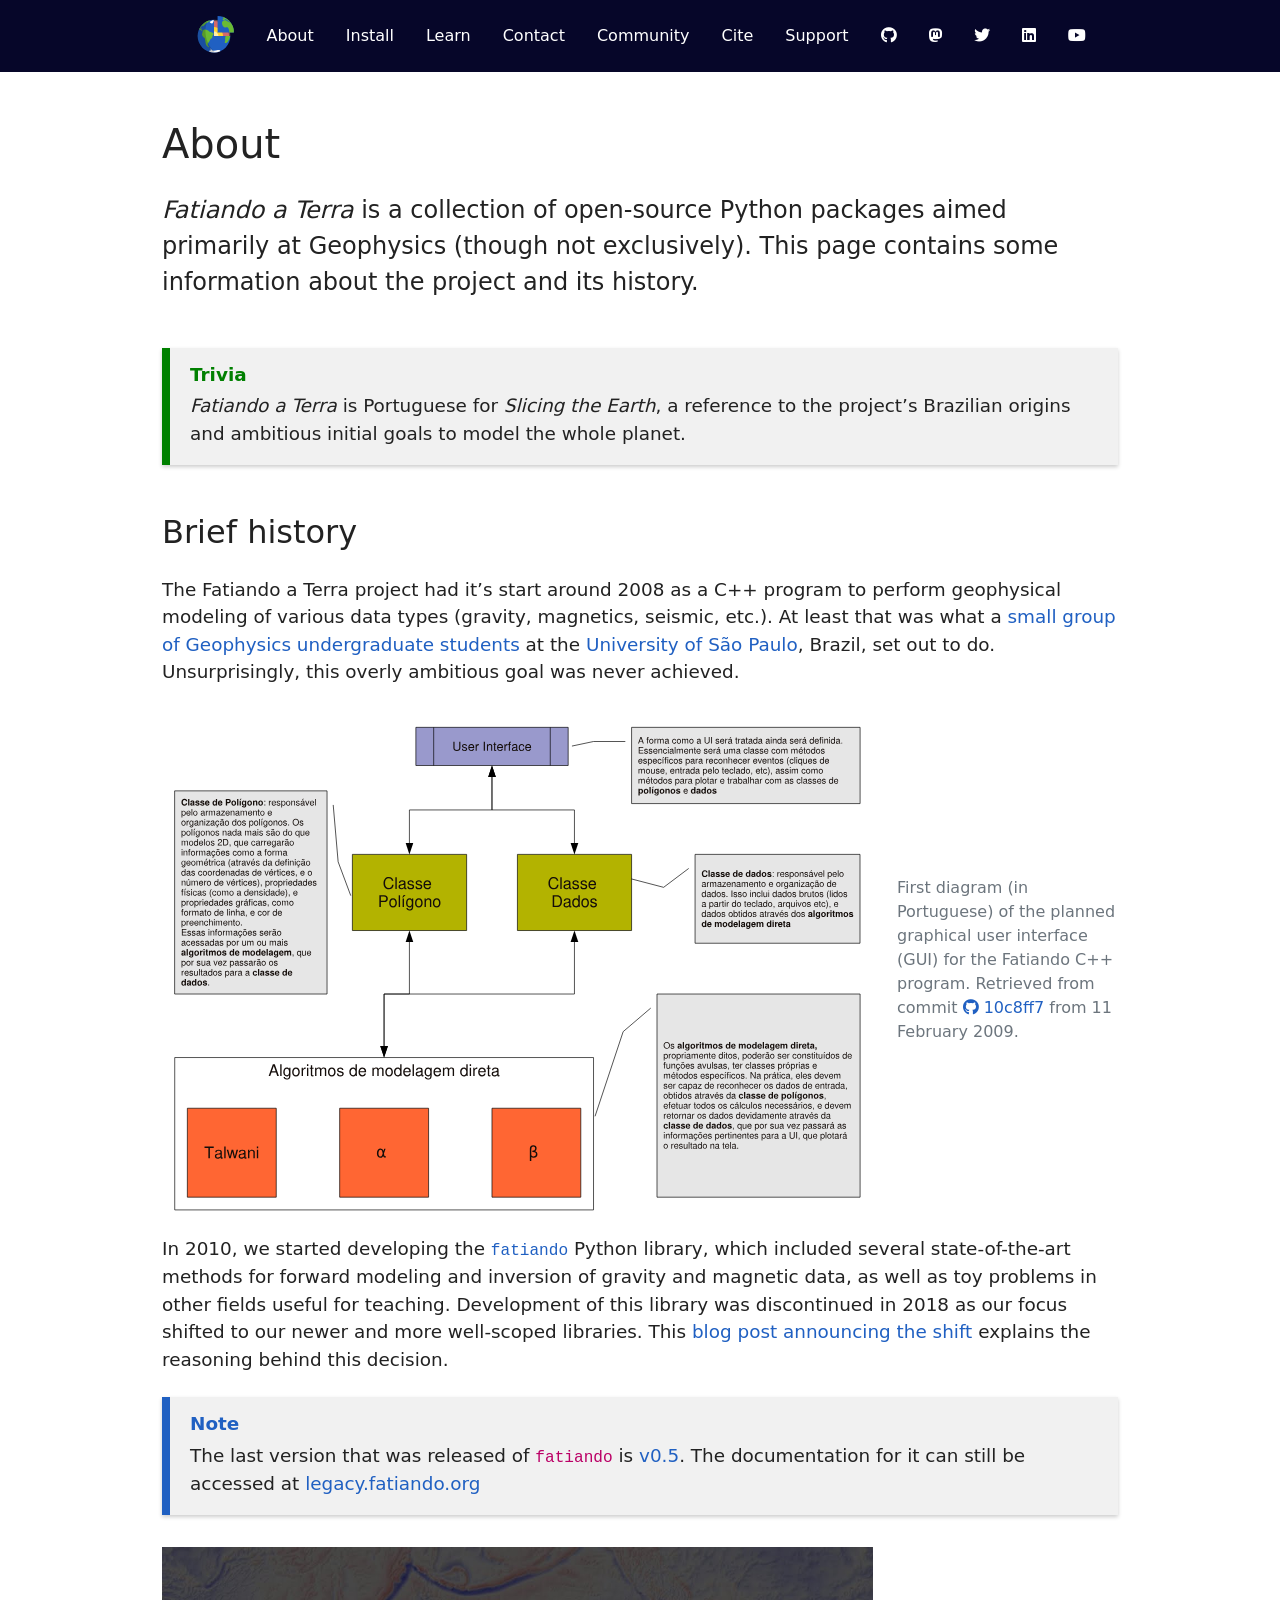
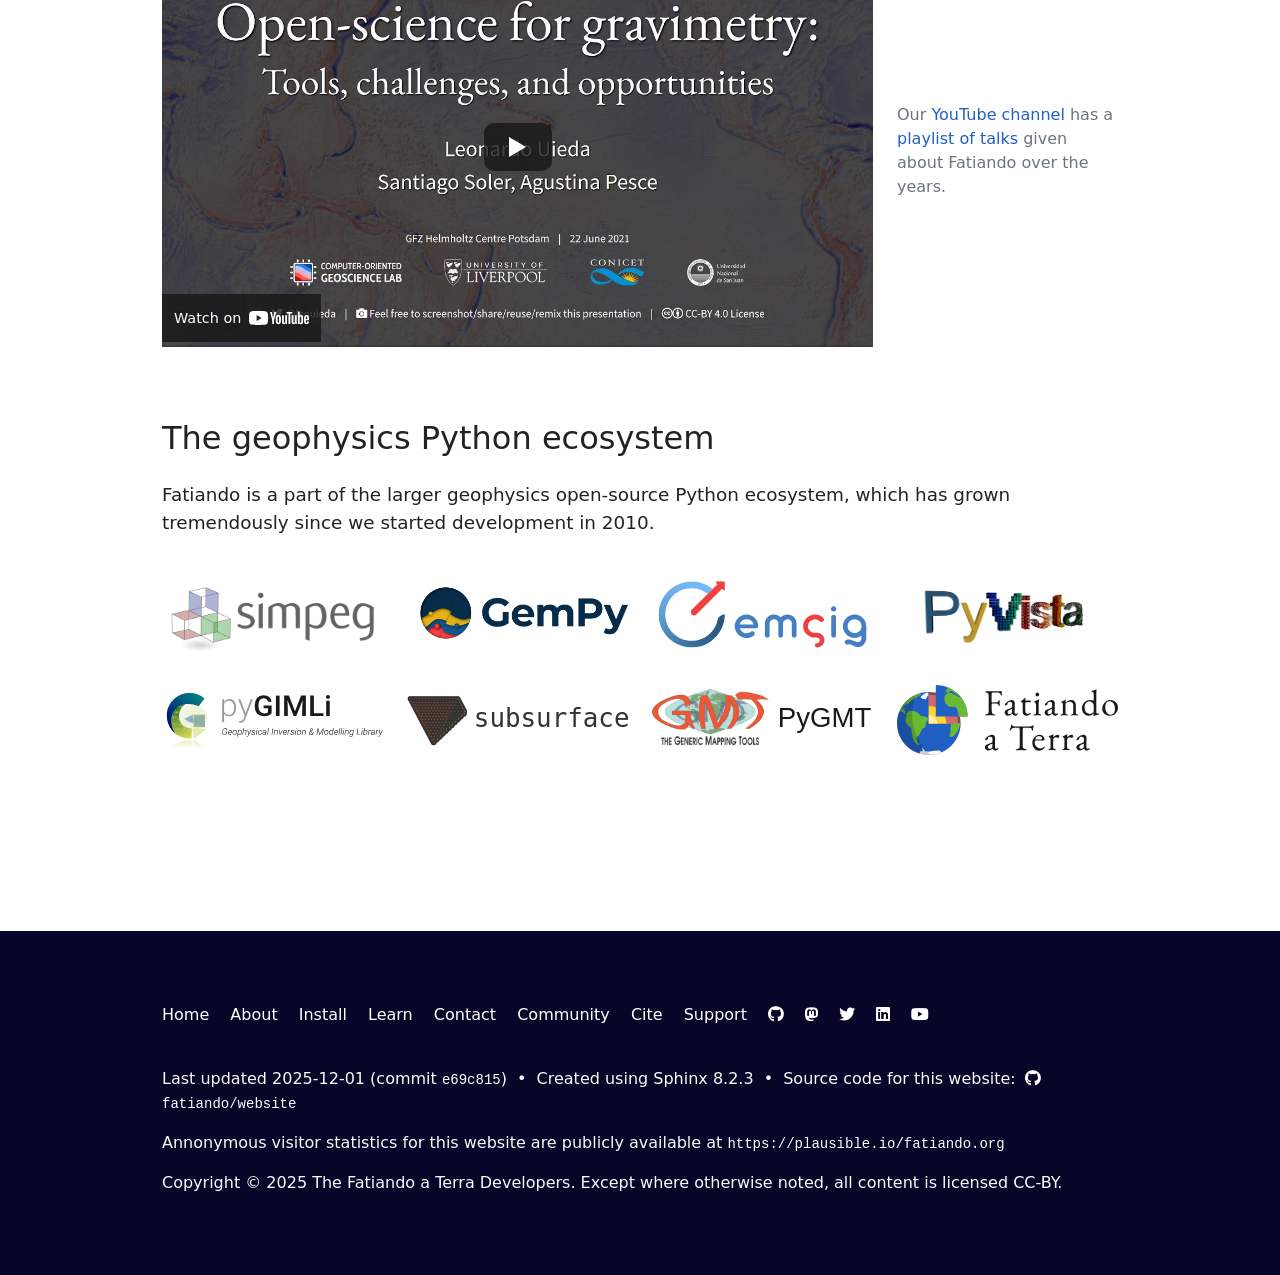
==== commit 5361772e: "deploy: fatiando/website@e69c8151cef3271e513408867df5fe67dd1feefc" ====
--- a/about/index.html
+++ b/about/index.html
@@ -251,9 +251,9 @@
         </ul>
       </nav>
       <p>
-        Last updated 2025-11-10
+        Last updated 2025-12-01
         (commit
-        <a href="https://github.com/fatiando/website/commit/cacb75b"><code>cacb75b</code></a>)
+        <a href="https://github.com/fatiando/website/commit/e69c815"><code>e69c815</code></a>)
         <span class="bullet-separator">&bull;</span>
         Created using <a href="http://sphinx-doc.org/">Sphinx</a> 8.2.3
         <span class="bullet-separator">&bull;</span>
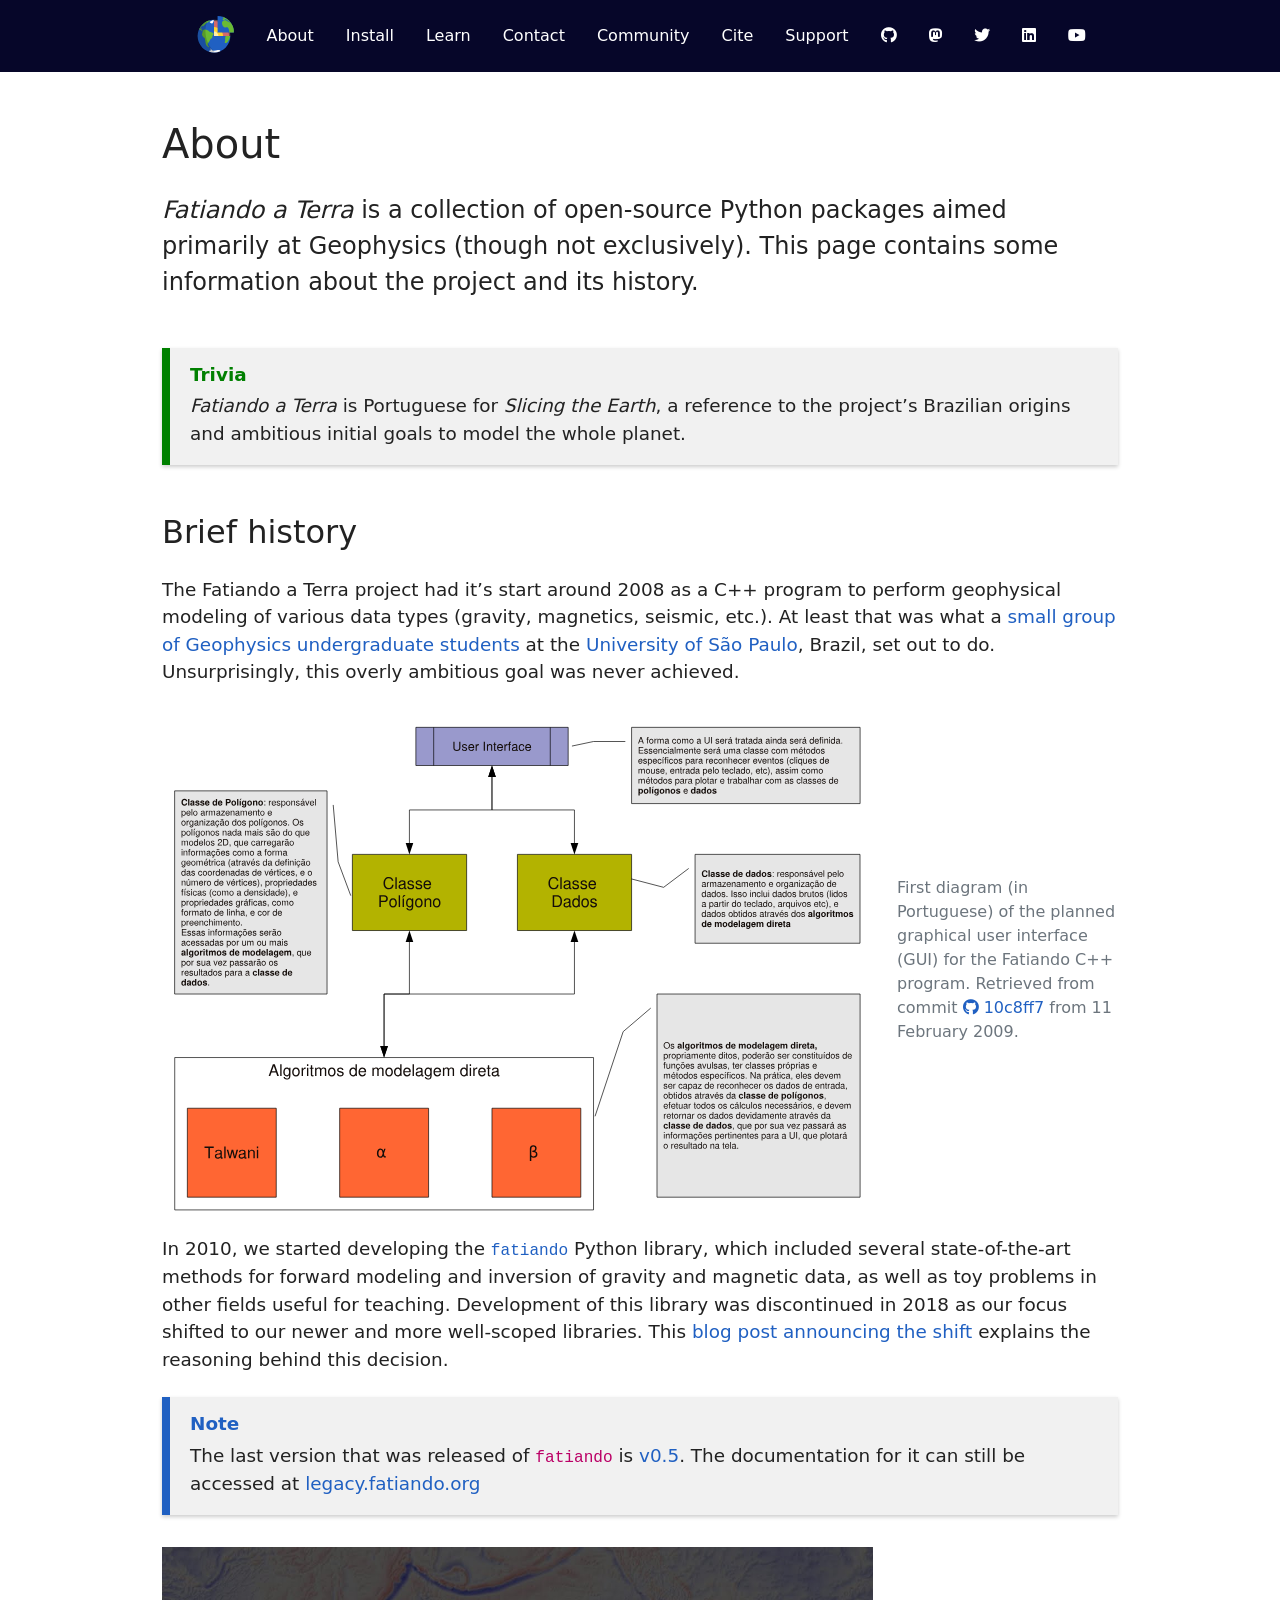
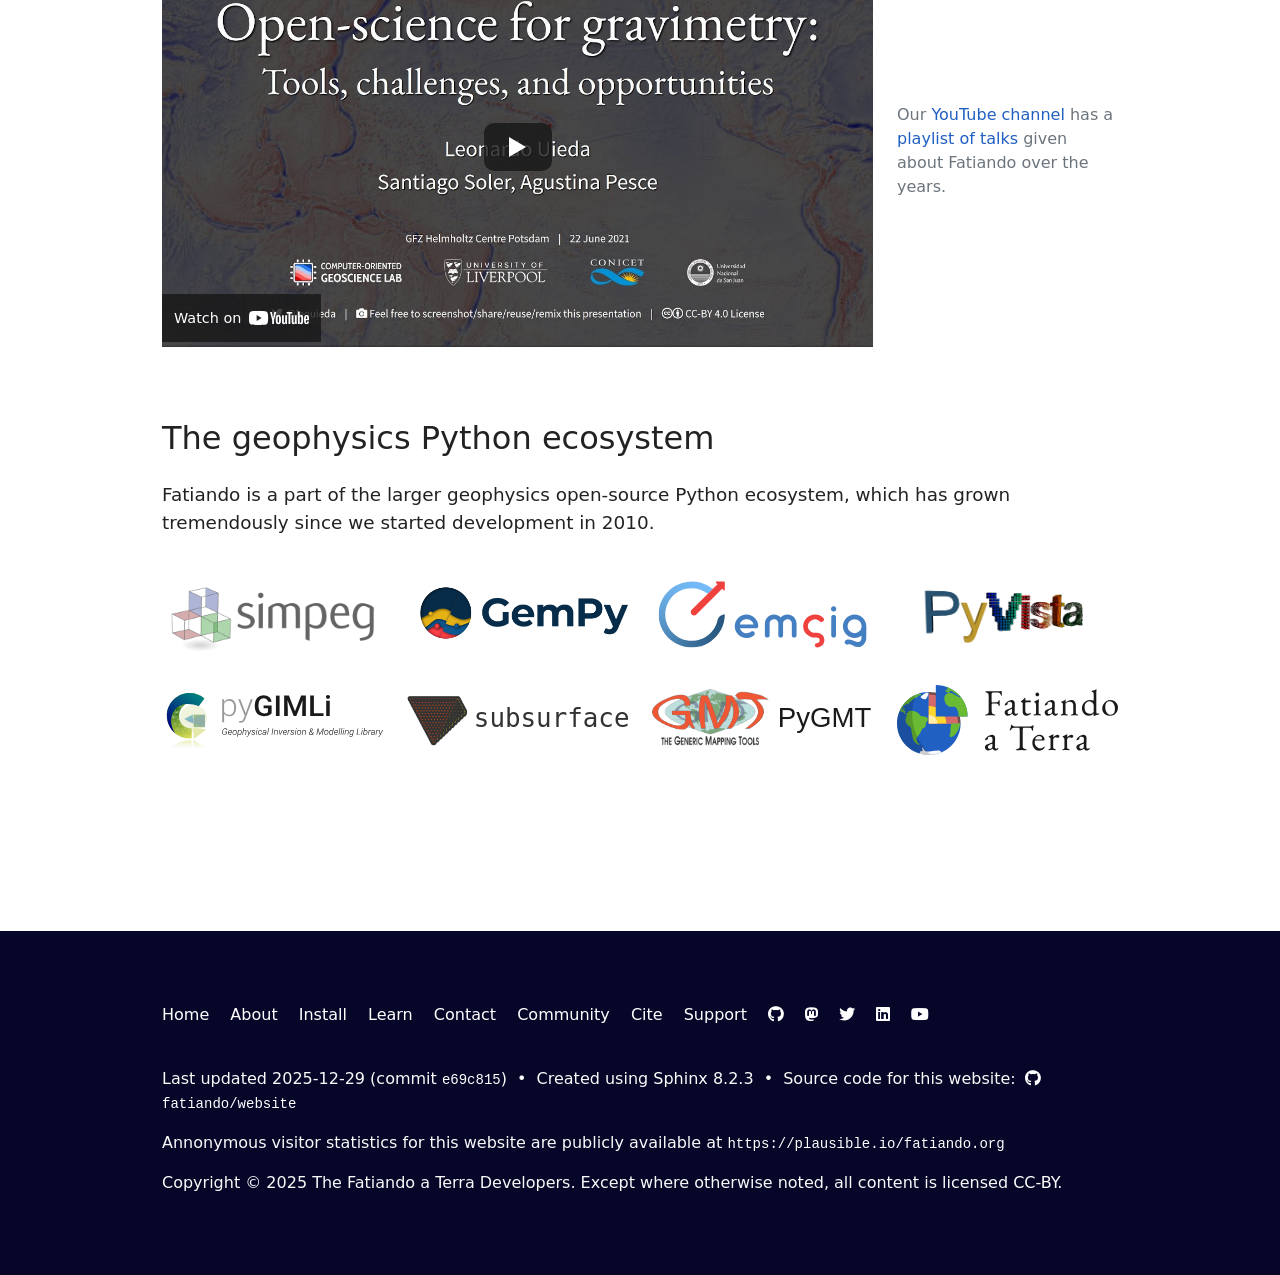
==== commit 9d4176e2: "deploy: fatiando/website@e69c8151cef3271e513408867df5fe67dd1feefc" ====
--- a/about/index.html
+++ b/about/index.html
@@ -251,7 +251,7 @@
         </ul>
       </nav>
       <p>
-        Last updated 2025-12-01
+        Last updated 2025-12-29
         (commit
         <a href="https://github.com/fatiando/website/commit/e69c815"><code>e69c815</code></a>)
         <span class="bullet-separator">&bull;</span>
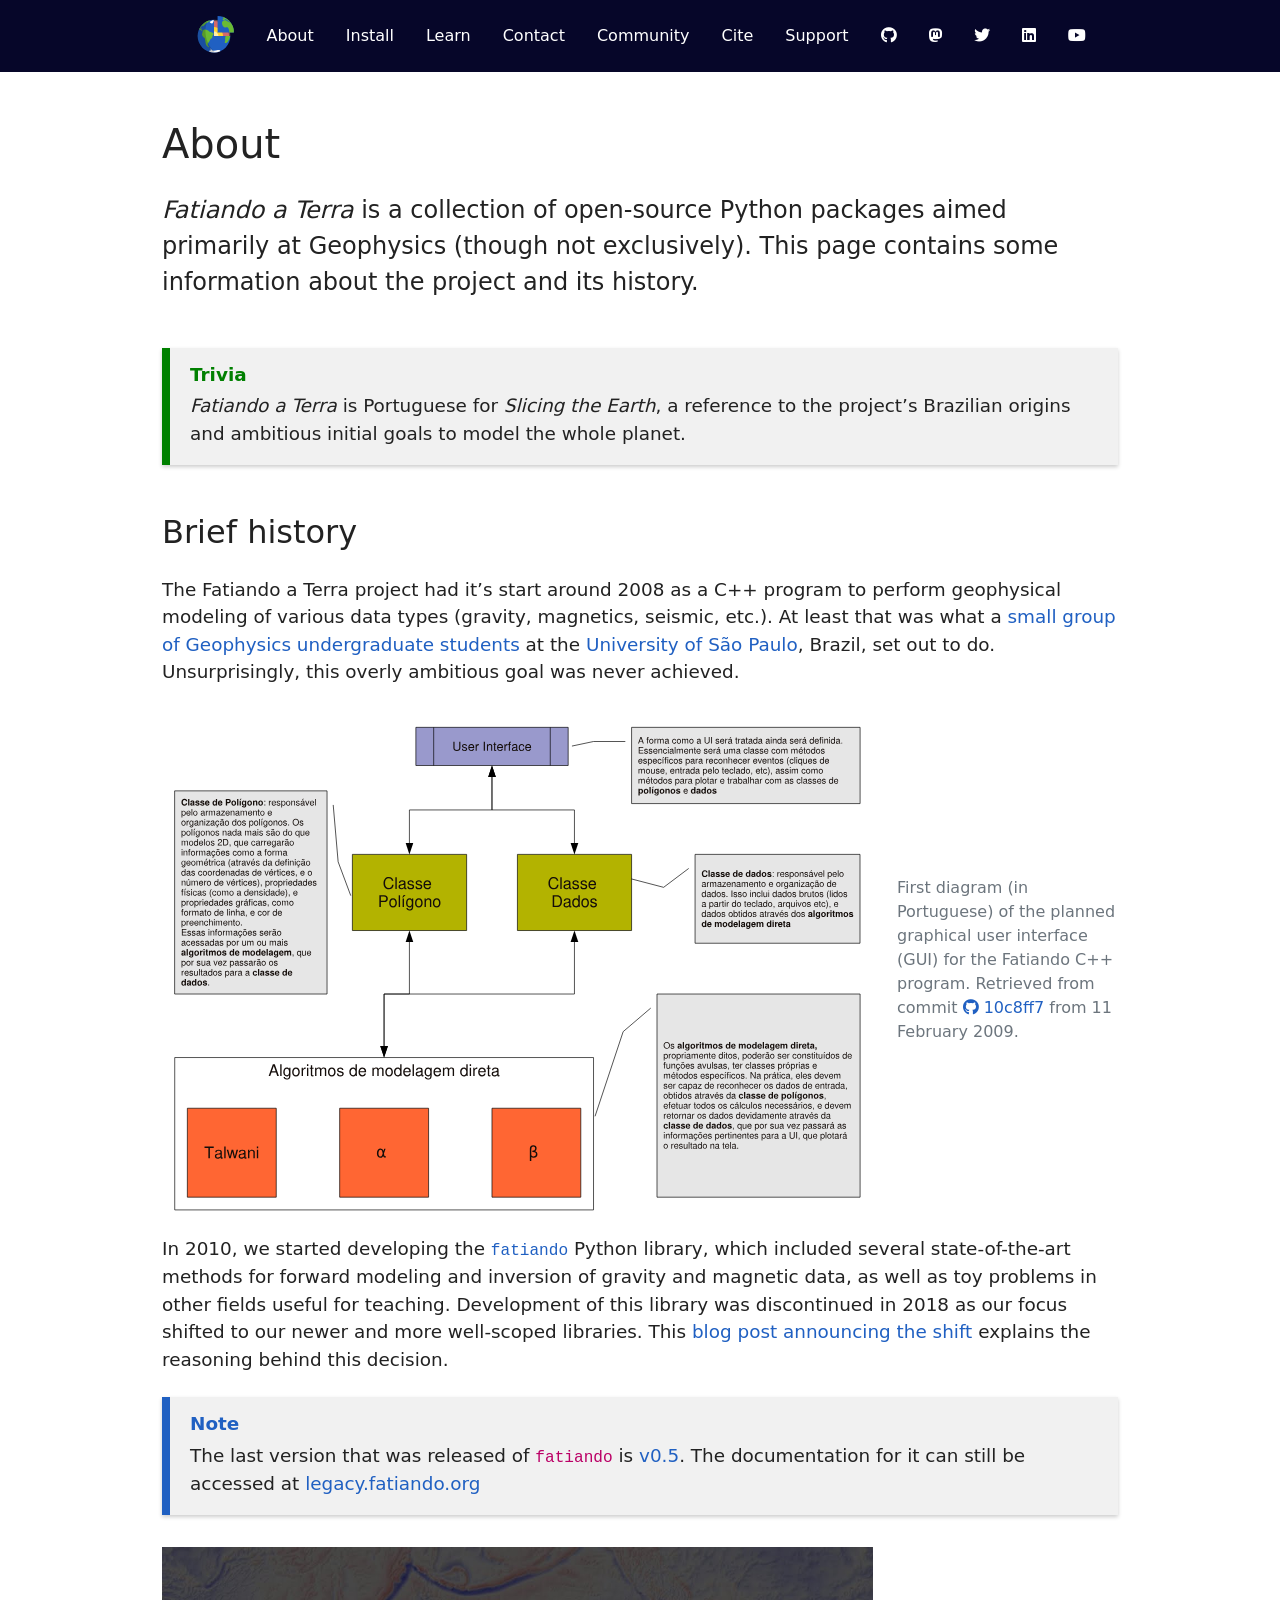
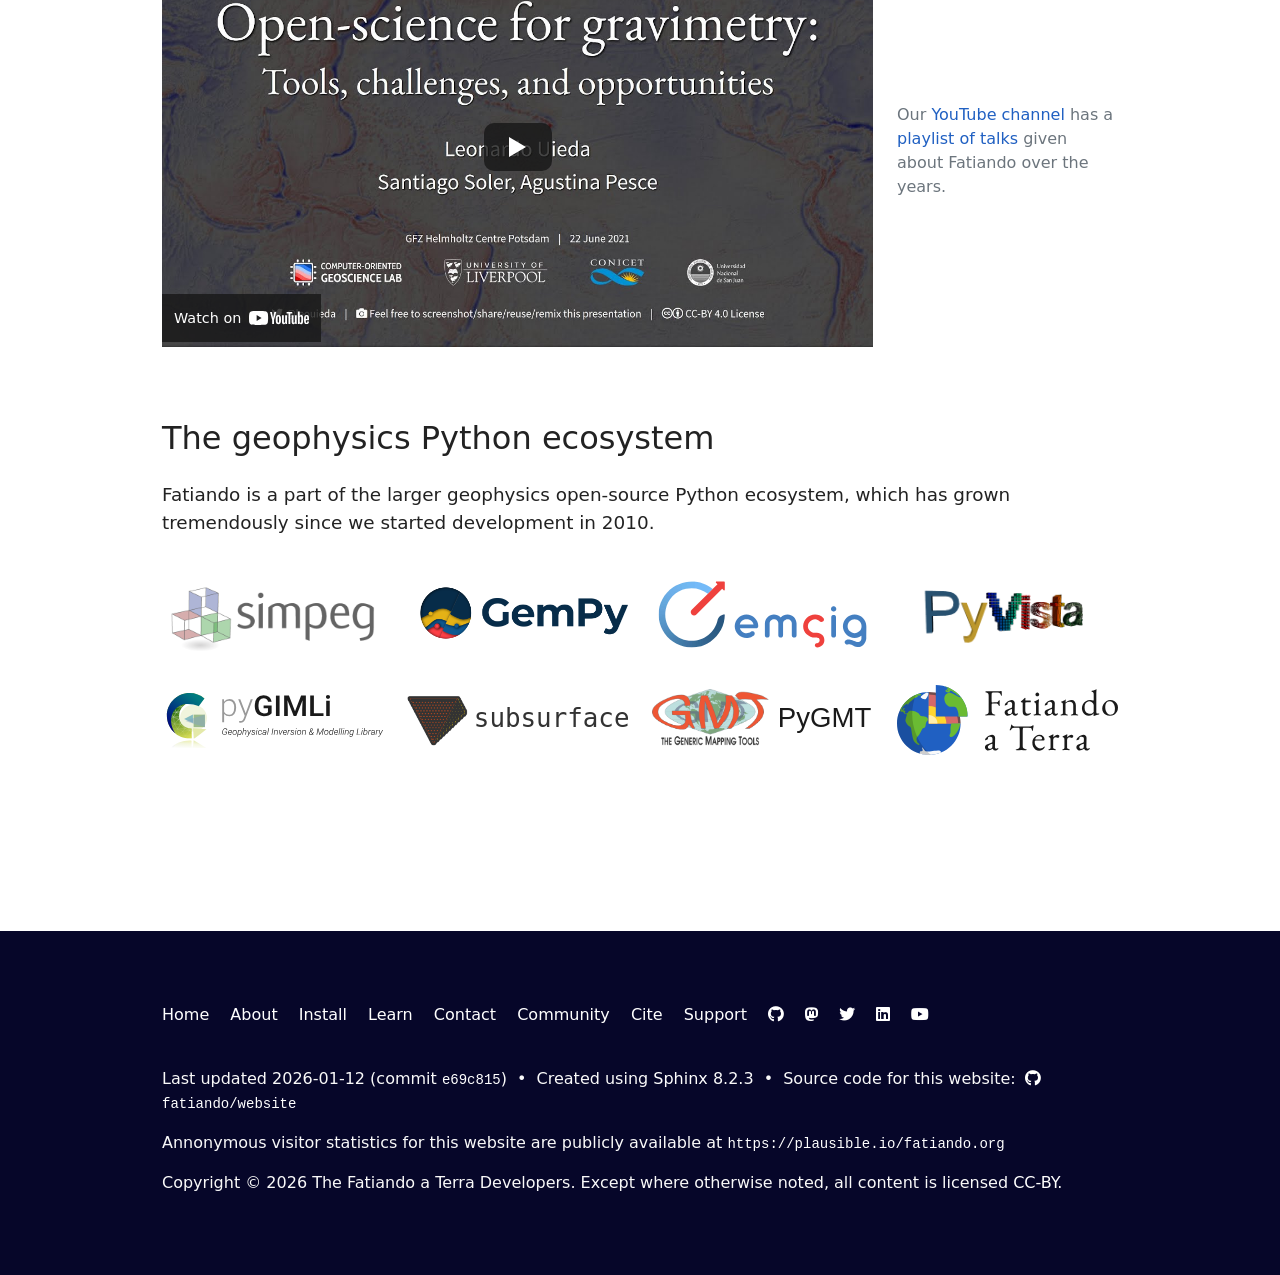
==== commit a33a3000: "deploy: fatiando/website@e69c8151cef3271e513408867df5fe67dd1feefc" ====
--- a/about/index.html
+++ b/about/index.html
@@ -251,7 +251,7 @@
         </ul>
       </nav>
       <p>
-        Last updated 2025-12-29
+        Last updated 2026-01-12
         (commit
         <a href="https://github.com/fatiando/website/commit/e69c815"><code>e69c815</code></a>)
         <span class="bullet-separator">&bull;</span>
@@ -267,7 +267,7 @@
         <a href="https://plausible.io/fatiando.org"><code>https://plausible.io/fatiando.org</code></a>
       </p>
       <p>
-        Copyright &copy; 2025 The Fatiando a Terra Developers.
+        Copyright &copy; 2026 The Fatiando a Terra Developers.
         Except where otherwise noted, all content is licensed <a href="https://creativecommons.org/licenses/by/4.0/">CC-BY</a>.
       </p>
     </div>
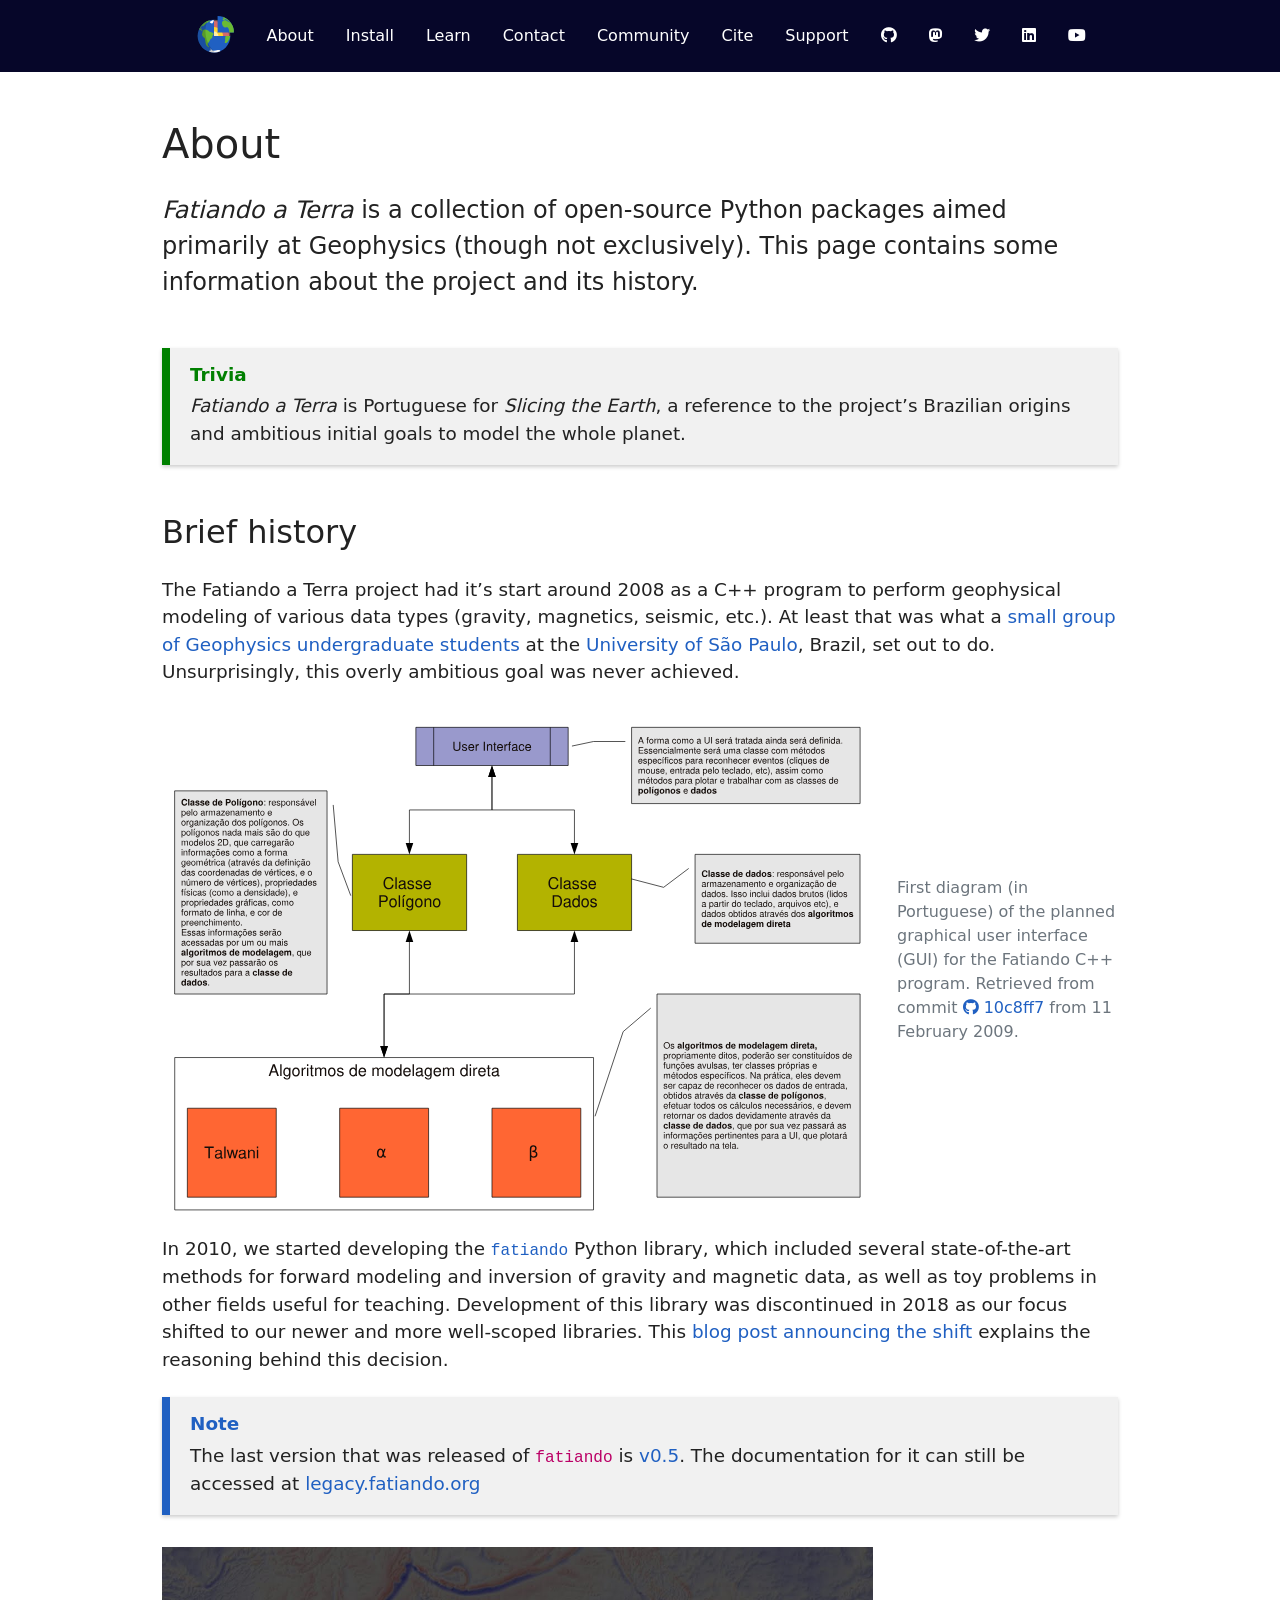
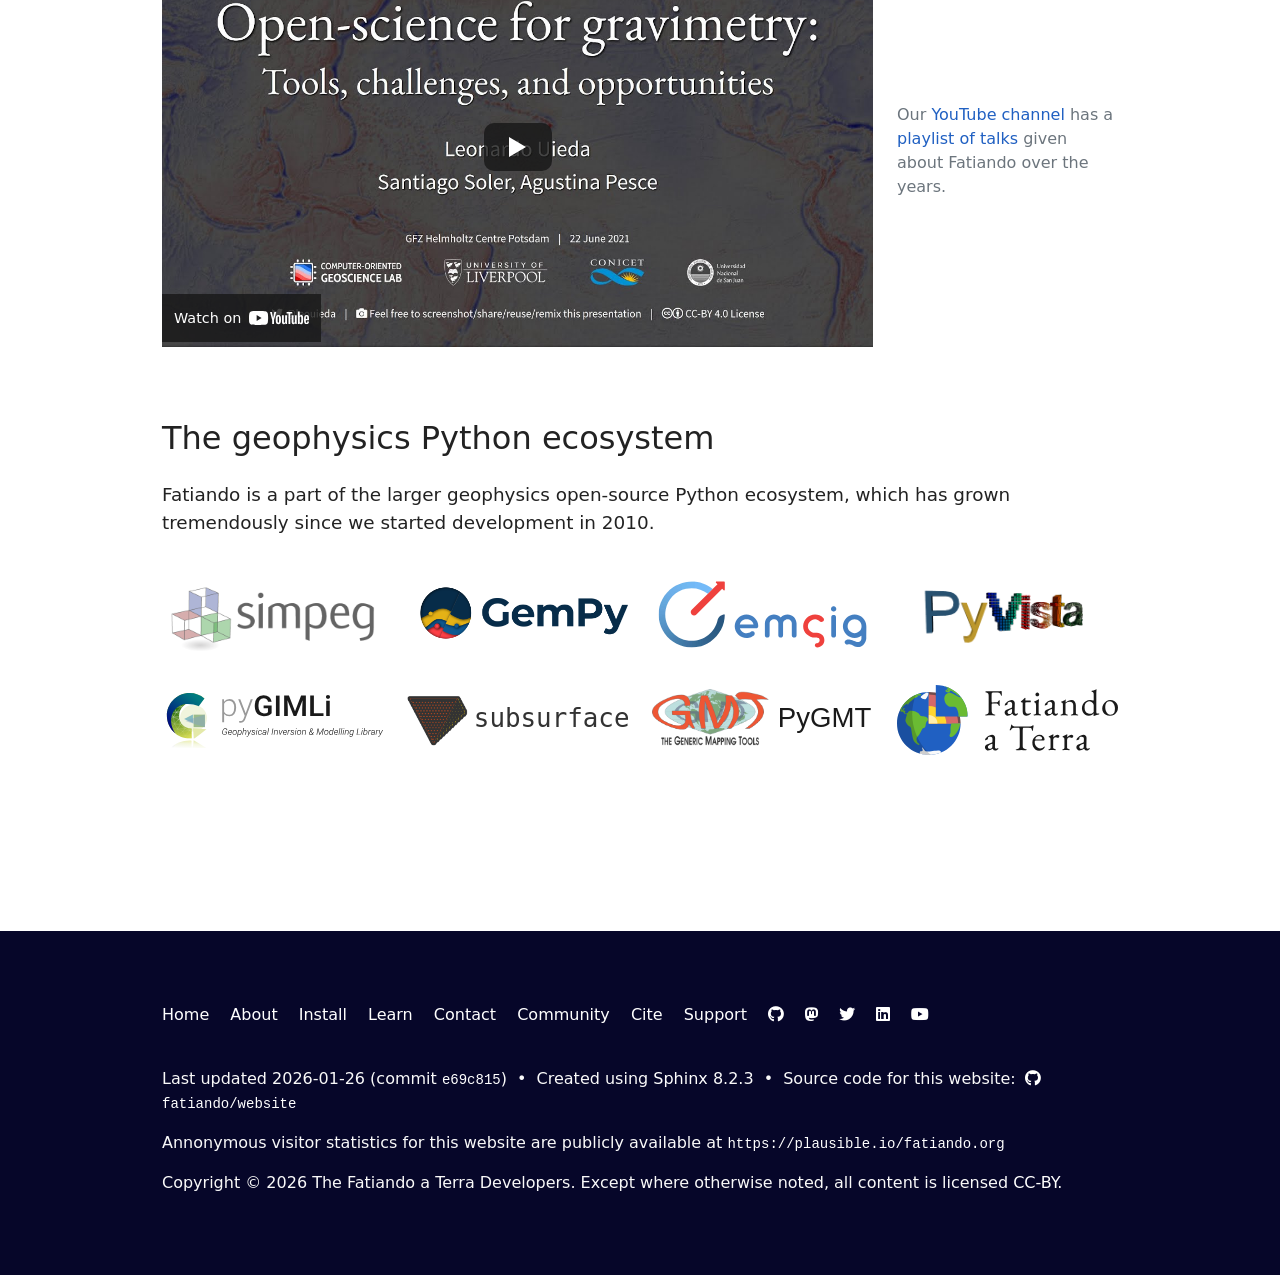
==== commit 52f63396: "deploy: fatiando/website@e69c8151cef3271e513408867df5fe67dd1feefc" ====
--- a/about/index.html
+++ b/about/index.html
@@ -251,7 +251,7 @@
         </ul>
       </nav>
       <p>
-        Last updated 2026-01-12
+        Last updated 2026-01-26
         (commit
         <a href="https://github.com/fatiando/website/commit/e69c815"><code>e69c815</code></a>)
         <span class="bullet-separator">&bull;</span>
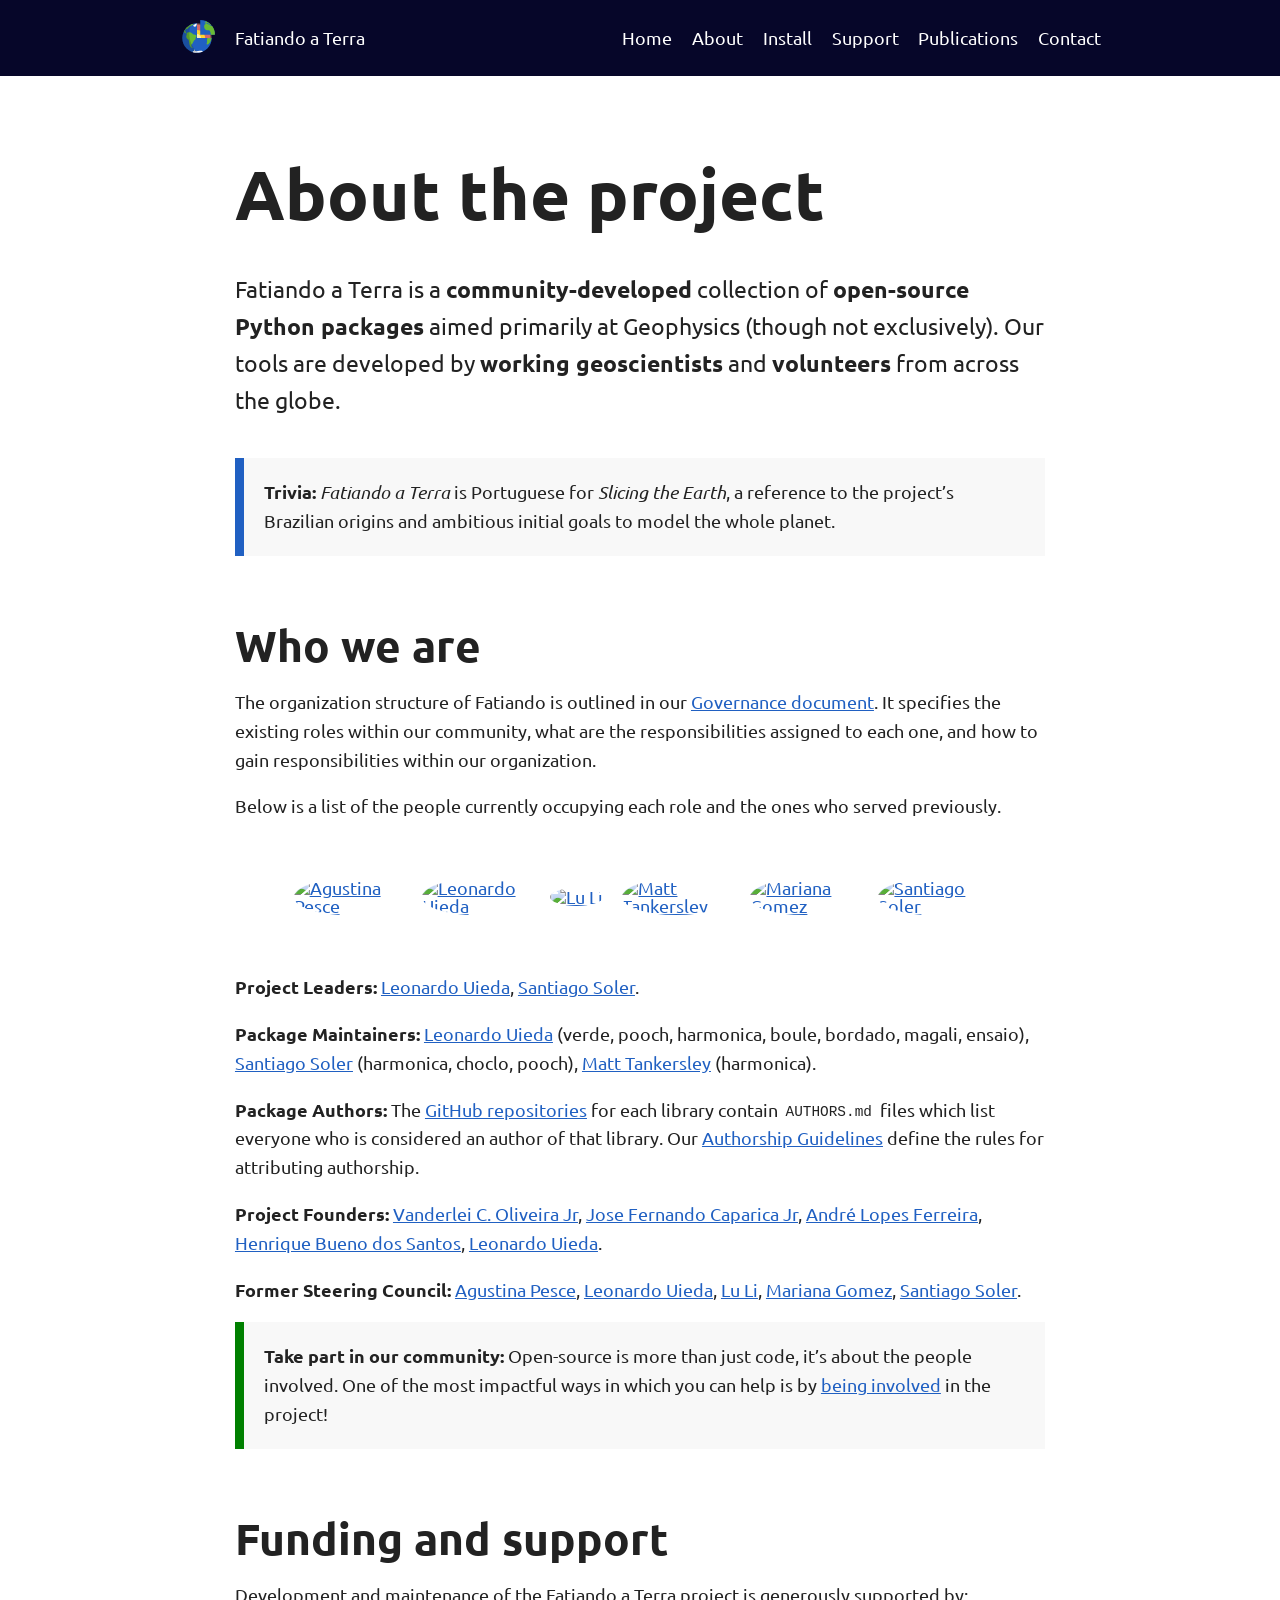
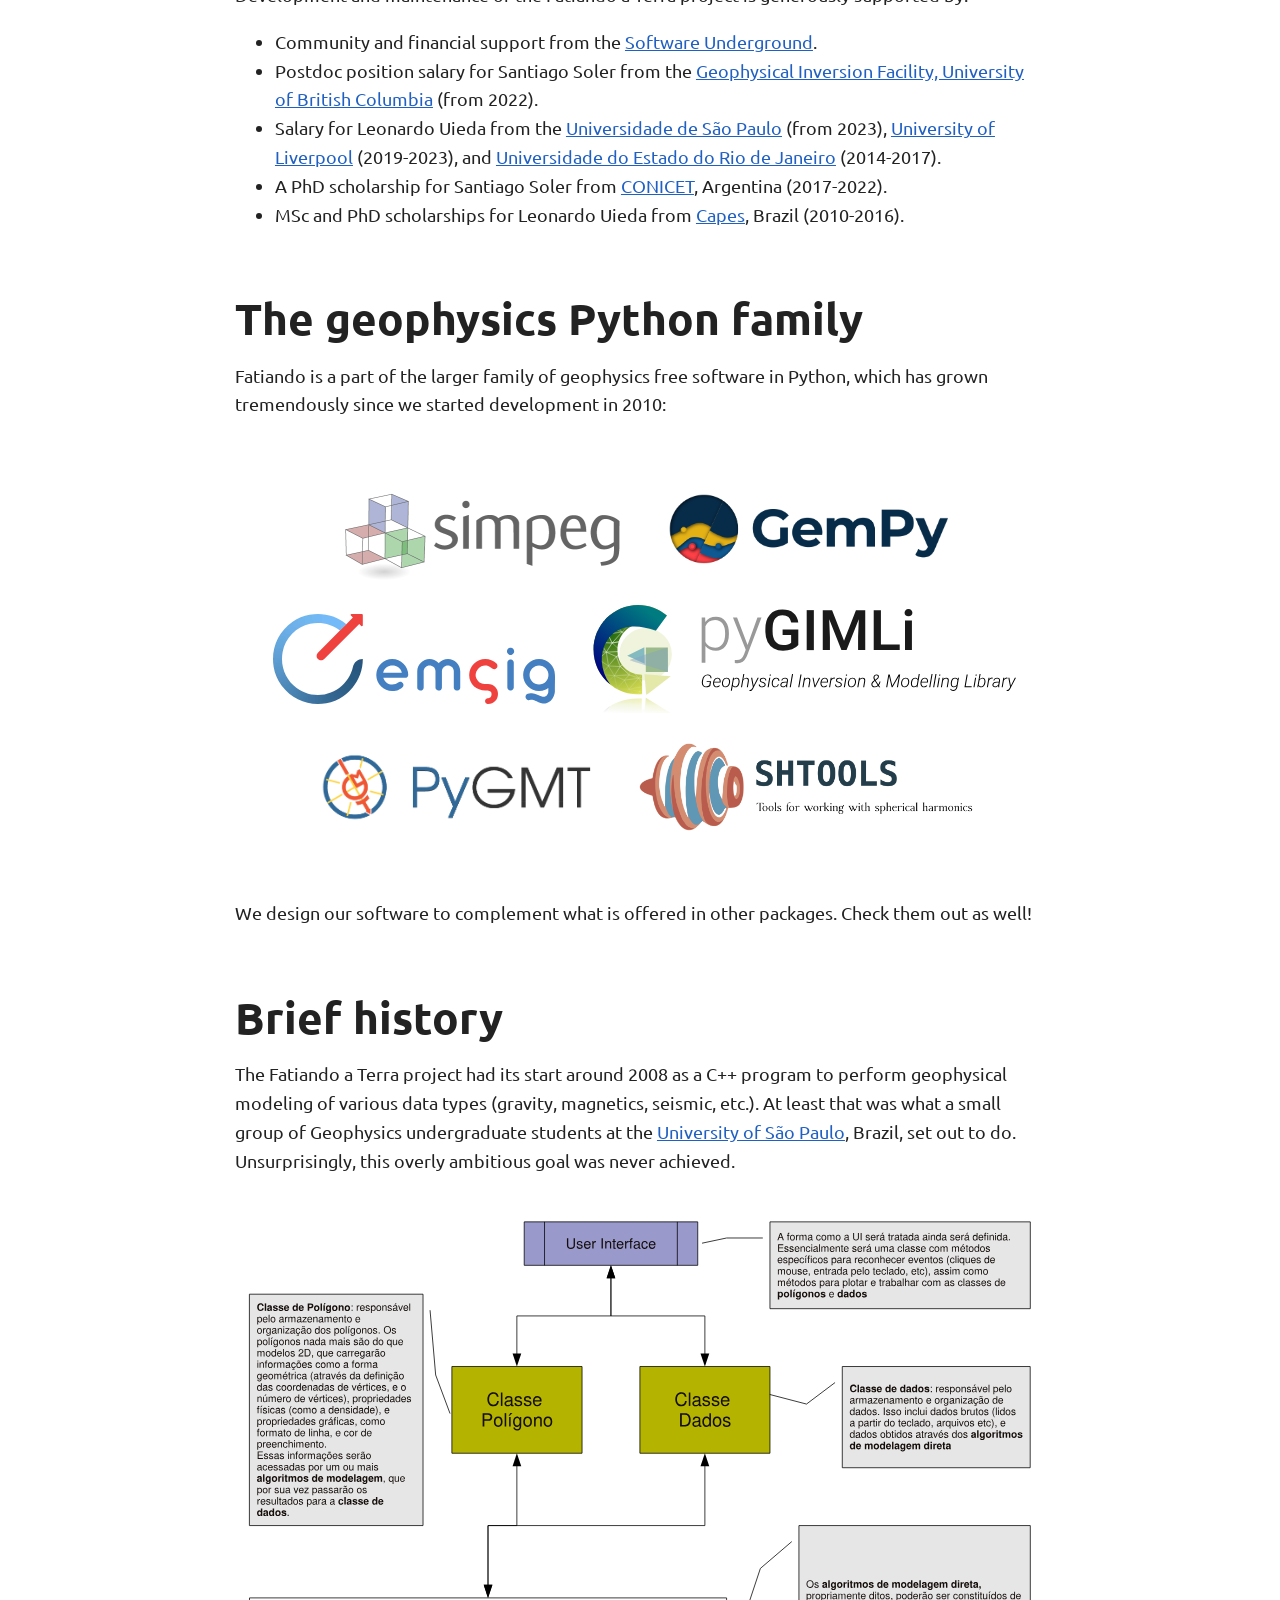
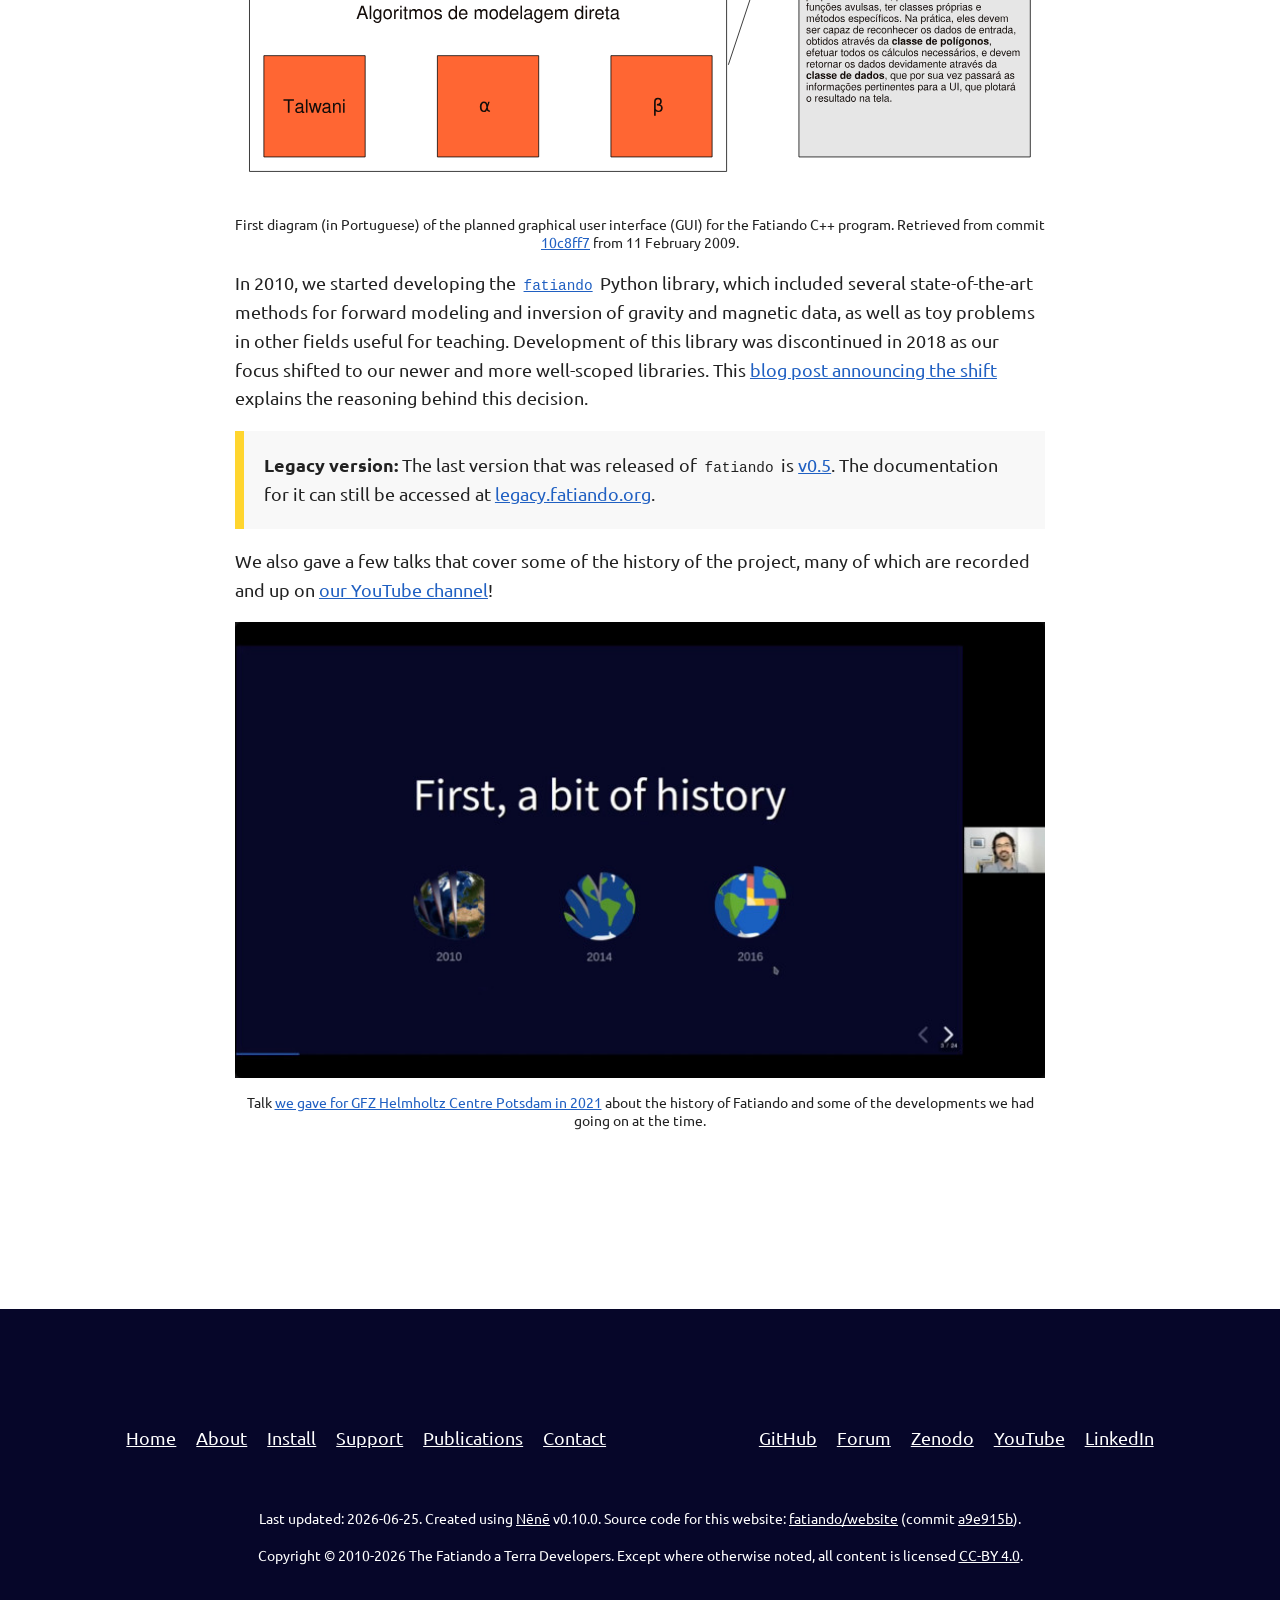
==== commit 38e7453b: "deploy: fatiando/website@a9e915bc9084d36cd6090978bd129c1a0fe612b2" ====
--- a/about/index.html
+++ b/about/index.html
@@ -1,282 +1,234 @@
 <!DOCTYPE html>
 <html lang="en">
-
 <head>
-  <meta charset="utf-8"/>
+  <meta charset="utf-8" />
   <meta name="viewport" content="width=device-width, initial-scale=1.0" />
-    
-  <title>About | Fatiando a Terra</title>
-
-  <link rel="shortcut icon" href="../_static/favicon.png"/>
-
-  <!-- Bootstrap CSS -->
-  <link rel="stylesheet" href="../_static/bootstrap-5.1/css/bootstrap.min.css">
-
-  <!-- FontAwsome icons -->
-  <link rel="stylesheet" href="../_static/css/fontawesome/css/all.css">
-
-  <!-- Pygments CSS for syntax highlighting -->
-  <!-- Accessible versions by Max Chadwick (@mpchadwick) -->
-  <link rel="stylesheet" href="../_static/css/pygments/native.css">
-
-  <!-- Custom CSS set in conf.py -->
-  <link rel="stylesheet" href="../_static/css/style.css">
-
-  <!-- Social media cards -->
-  <meta name="twitter:card" content="summary">
-  <meta name="twitter:image" content="https://www.fatiando.org/_static/">
-  <meta name="twitter:site" content="@fatiandoaterra">
-  <meta name="twitter:title" content="About | Fatiando a Terra">
-  <meta name="twitter:description" content="Open-source Python tools for geophysics">
-  <meta property="og:title" content="About | Fatiando a Terra">
-  <meta property="og:type" content="website">
-  <meta property="og:url" content="https://www.fatiando.org">
-  <meta property="og:site_name" content="Fatiando a Terra">
-  <meta property="og:image" content="https://www.fatiando.org/_static/">
-  <meta property="og:description" content="Open-source Python tools for geophysics">
+  <title>About the project — Fatiando a Terra</title>
+  <link rel="shortcut icon" href="../assets/favicon.png" />
+
+  <!-- OpenGraph social media card -->
+  <meta property="og:type" content="website" />
+  <meta property="og:title" content="About the project" />
+  <meta property="og:description" content="About the project Fatiando a Terra is a community-developed collection of open-source Python packages aimed primarily at Geophysics (though not exclusively). Our tools are developed by working..." />
+  <meta property="og:image" content="https://www.fatiando.org/assets/fatiando-social-banner.png" />
+  <meta property="og:url" content="https://www.fatiando.org/about/index.html" />
+
+  <!-- Ubuntu Fonts -->
+  <link rel="stylesheet" href="../fonts/ubuntu/font.css" />
+  <link rel="stylesheet" href="../fonts/ubuntu-mono/font.css" />
+
+  <!-- Font Awesome -->
+  <link rel="stylesheet" href="../fonts/fontawesome/css/all.css" />
+
+  <!-- Andy Bell's CSS reset -->
+  <!-- https://bell.bz/a-more-modern-css-reset/ -->
+  <link rel="stylesheet" href="../css/reset.css" />
+
+  <!-- Syntax highlighting for code -->
+  <link rel="stylesheet" href="../css/pygments.css" />
+
+  <!-- Main CSS stylesheet -->
+  <link rel="stylesheet" href="../css/style.css" />
 
   <!-- Plausible analytics for anonymous usage statistics -->
   <script defer data-domain="fatiando.org" src="https://plausible.io/js/plausible.js"></script>
+  
 </head>
 
-
 <body>
-
-  <header class="menu">
-    <div class="container">
-      <nav>
-        <ul class="nav justify-content-center">
-          <li class="nav-item ">
-            <a href="../index.html"><img title="Home" alt="Fatiando a Terra" src="../_static/fatiando-logo.svg"></a>
-          </li>
-            <li class="nav-item">
-              <a class="nav-link" href="../about">About</a>
-            </li>
-            <li class="nav-item">
-              <a class="nav-link" href="../install">Install</a>
-            </li>
-            <li class="nav-item">
-              <a class="nav-link" href="../learn">Learn</a>
-            </li>
-            <li class="nav-item">
-              <a class="nav-link" href="../contact">Contact</a>
-            </li>
-            <li class="nav-item">
-              <a class="nav-link" href="../community">Community</a>
-            </li>
-            <li class="nav-item">
-              <a class="nav-link" href="../cite">Cite</a>
-            </li>
-            <li class="nav-item">
-              <a class="nav-link" href="../support">Support</a>
-            </li>
-            <li class="nav-item">
-              <a rel="me" class="nav-link" href="https://github.com/fatiando" target="_blank"><i class="fab fa-github" title="GitHub" alt="GitHub"></i></a>
-            </li>
-            <li class="nav-item">
-              <a rel="me" class="nav-link" href="https://fosstodon.org/@fatiando" target="_blank"><i class="fab fa-mastodon" title="Mastodon" alt="Mastodon"></i></a>
-            </li>
-            <li class="nav-item">
-              <a rel="me" class="nav-link" href="https://twitter.com/fatiandoaterra" target="_blank"><i class="fab fa-twitter" title="Twitter" alt="Twitter"></i></a>
-            </li>
-            <li class="nav-item">
-              <a rel="me" class="nav-link" href="https://www.linkedin.com/company/fatiando" target="_blank"><i class="fab fa-linkedin" title="LinkedIn" alt="LinkedIn"></i></a>
-            </li>
-            <li class="nav-item">
-              <a rel="me" class="nav-link" href="https://www.youtube.com/fatiandoorg" target="_blank"><i class="fab fa-youtube" title="YouTube" alt="YouTube"></i></a>
-            </li>
-        </ul>
-      </nav>
+  <header id="top" class="background-dark">
+    <div class="content-wide spread">
+      <a class="flex-center" href="../">
+        <img src="../assets/fatiando-logo.svg">
+        <span>Fatiando a Terra</span>
+      </a>
+      <div class="flex-center">
+        <nav aria-label="Main">
+          <ul class="list-inline-center" role="list">
+              <li>
+                <a class=""  href="../">Home</a>
+              </li>
+              <li>
+                <a class="active" aria-current="page" href=".">About</a>
+              </li>
+              <li>
+                <a class=""  href="../install/">Install</a>
+              </li>
+              <li>
+                <a class=""  href="../support/">Support</a>
+              </li>
+              <li>
+                <a class=""  href="../publications/">Publications</a>
+              </li>
+              <li>
+                <a class=""  href="../contact/">Contact</a>
+              </li>
+          </ul>
+        </nav>
+      </div>
     </div>
   </header>
-    <div class="container page-content narrow">
-      <section id="about">
-<h1>About</h1>
+  <main class="flow content margin-top-2xl margin-bottom-4xl">
+      <h1 id="about-the-project">About the project</h1>
 <div class="lead">
-<em>Fatiando a Terra</em> is a collection of <strong>open-source Python
+<p>Fatiando a Terra is a <strong>community-developed</strong> collection of <strong>open-source Python
 packages</strong> aimed primarily at Geophysics (though not exclusively).
-This page contains some information about the project and its history.
-</div>
-<div class="admonition-trivia admonition">
-<p class="admonition-title">Trivia</p>
-<p><em>Fatiando a Terra</em> is Portuguese for <em>Slicing the Earth</em>, a reference to the
+Our tools are developed by <strong>working geoscientists</strong> and
+<strong>volunteers</strong> from across the globe.</p>
+</div>
+<div class="callout-primary">
+<p><strong>Trivia:</strong>
+<em>Fatiando a Terra</em> is Portuguese for <em>Slicing the Earth</em>, a reference to the
 project’s Brazilian origins and ambitious initial goals to model the whole
 planet.</p>
 </div>
-<section id="brief-history">
-<h2>Brief history</h2>
-<p>The Fatiando a Terra project had it’s start around 2008 as a C++ program to
+<h2 id="who-we-are">Who we are</h2>
+<p>The organization structure of Fatiando is outlined in our <a href="https://github.com/fatiando/community/blob/main/GOVERNANCE.md">Governance
+document</a>. It specifies the existing roles within our community,
+what are the responsibilities assigned to each one, and how to gain
+responsibilities within our organization.</p>
+<p>Below is a list of the people currently occupying each role and the ones who
+served previously.</p>
+<ul role="list" class="list-inline-center padding-vertical-l">
+  <li><a target="_blank" href="https://github.com/aguspesce"><img style="max-width: 6em; border-radius: 50%" title="Agustina Pesce" src="https://github.com/aguspesce.png"></a></li>
+  <li><a target="_blank" href="https://github.com/leouieda"><img style="max-width: 6em; border-radius: 50%" title="Leonardo Uieda" src="https://github.com/leouieda.png"></a></li>
+  <li><a target="_blank" href="https://github.com/LL-Geo"><img style="max-width: 6em; border-radius: 50%" title="Lu Li" src="https://github.com/LL-Geo.png"></a></li>
+  <li><a target="_blank" href="https://github.com/mdtanker"><img style="max-width: 6em; border-radius: 50%" title="Matt Tankersley" src="https://github.com/mdtanker.png"></a></li>
+  <li><a target="_blank" href="https://github.com/MGomezN"><img style="max-width: 6em; border-radius: 50%" title="Mariana Gomez" src="https://github.com/MGomezN.png"></a></li>
+  <li><a target="_blank" href="https://github.com/santisoler"><img style="max-width: 6em; border-radius: 50%" title="Santiago Soler" src="https://github.com/santisoler.png"></a></li>
+</ul>
+<p><strong>Project Leaders:</strong>
+<a target="_blank" href="https://github.com/leouieda">Leonardo Uieda</a>, <a target="_blank" href="https://github.com/santisoler">Santiago Soler</a>.</p>
+<p><strong>Package Maintainers:</strong>
+<a target="_blank" href="https://github.com/leouieda">Leonardo Uieda</a> (verde, pooch, harmonica, boule, bordado, magali, ensaio), <a target="_blank" href="https://github.com/santisoler">Santiago Soler</a> (harmonica, choclo, pooch), <a target="_blank" href="https://github.com/mdtanker">Matt Tankersley</a> (harmonica).</p>
+<p><strong>Package Authors:</strong>
+The <a href="https://github.com/fatiando">GitHub repositories</a> for each library contain <code>AUTHORS.md</code> files which list
+everyone who is considered an author of that library.
+Our <a href="https://github.com/fatiando/community/blob/main/AUTHORSHIP.md">Authorship Guidelines</a> define the rules for attributing authorship.</p>
+<p><strong>Project Founders:</strong>
+<a target="_blank" href="https://github.com/birocoles">Vanderlei C. Oliveira Jr</a>, <a target="_blank" href="https://github.com/caparicajr">Jose Fernando Caparica Jr</a>, <a target="_blank" href="https://github.com/eusoubrasileiro">André Lopes Ferreira</a>, <a target="_blank" href="https://github.com/hbueno">Henrique Bueno dos Santos</a>, <a target="_blank" href="https://github.com/leouieda">Leonardo Uieda</a>.</p>
+<p><strong>Former Steering Council:</strong>
+<a target="_blank" href="https://github.com/aguspesce">Agustina Pesce</a>, <a target="_blank" href="https://github.com/leouieda">Leonardo Uieda</a>, <a target="_blank" href="https://github.com/LL-Geo">Lu Li</a>, <a target="_blank" href="https://github.com/MGomezN">Mariana Gomez</a>, <a target="_blank" href="https://github.com/santisoler">Santiago Soler</a>.</p>
+<div class="callout-secondary">
+<p><strong>Take part in our community:</strong>
+Open-source is more than just code, it’s about the people involved.
+One of the most impactful ways in which you can help is by
+<a href="../contact">being involved</a> in the project!</p>
+</div>
+<h2 id="funding-and-support">Funding and support</h2>
+<p>Development and maintenance of the Fatiando a Terra project is generously
+supported by:</p>
+<ul>
+<li>Community and financial support from the <a href="https://softwareunderground.org">Software Underground</a>.</li>
+<li>Postdoc position salary for Santiago Soler from the <a href="https://gif.eos.ubc.ca">Geophysical Inversion
+Facility, University of British Columbia</a> (from 2022).</li>
+<li>Salary for Leonardo Uieda from the <a href="https://www.iag.usp.br/">Universidade de São Paulo</a> (from 2023),
+<a href="https://www.liverpool.ac.uk/earth-ocean-and-ecological-sciences/">University of Liverpool</a> (2019-2023), and
+<a href="https://www.uerj.br/">Universidade do Estado do Rio de Janeiro</a> (2014-2017).</li>
+<li>A PhD scholarship for Santiago Soler from <a href="https://www.conicet.gov.ar/">CONICET</a>, Argentina
+(2017-2022).</li>
+<li>MSc and PhD scholarships for Leonardo Uieda from <a href="https://www.gov.br/capes">Capes</a>, Brazil
+(2010-2016).</li>
+</ul>
+<h2 id="the-geophysics-python-family">The geophysics Python family</h2>
+<p>Fatiando is a part of the larger family of geophysics free software in Python,
+which has grown tremendously since we started development in 2010:</p>
+<ul role="list" class="list-inline-center padding-vertical-l">
+  <li><a target="_blank" href="https://simpeg.xyz/"><img style="max-height: 6em" title="SimPEG" src="../images/family/simpeg-logo.png"></a></li>
+  <li><a target="_blank" href="https://www.gempy.org/"><img style="max-height: 6em" title="GemPy" src="../images/family/gempy-logo.png"></a></li>
+  <li><a target="_blank" href="https://emsig.xyz/"><img style="max-height: 6em" title="emsig" src="../images/family/emsig-logo.svg"></a></li>
+  <li><a target="_blank" href="https://www.pygimli.org/"><img style="max-height: 6em" title="pyGIMLi" src="../images/family/pygimli-logo.svg"></a></li>
+  <li><a target="_blank" href="https://www.pygmt.org/"><img style="max-height: 6em" title="PyGMT" src="../images/family/pygmt-logo.png"></a></li>
+  <li><a target="_blank" href="https://shtools.github.io/SHTOOLS/"><img style="max-height: 6em" title="SHTools" src="../images/family/shtools-logo.png"></a></li>
+</ul>
+<p>We design our software to complement what is offered in other packages. Check them out as well!</p>
+<h2 id="brief-history">Brief history</h2>
+<p>The Fatiando a Terra project had its start around 2008 as a C++ program to
 perform geophysical modeling of various data types (gravity, magnetics,
 seismic, etc.).
 At least that was what a
-<a class="reference internal" href="../community/index.html#founders"><span class="std std-ref">small group of Geophysics undergraduate students</span></a> at the
-<a class="reference external" href="https://www.iag.usp.br/">University of São Paulo</a>, Brazil, set out to do.
+small group of Geophysics undergraduate students at the
+<a href="https://www.iag.usp.br/">University of São Paulo</a>, Brazil, set out to do.
 Unsurprisingly, this overly ambitious goal was never achieved.</p>
-<div class="row text-muted align-items-center fs-6">
-<div class="col-md-9">
-<img src="../_static/fatiando-as-a-gravmag-gui.svg" alt="Box diagram of the layout and flow of information planned for the GUI program." >
-</div>
-<div class="col-md-3">
-<p>First diagram (in Portuguese) of the planned graphical user interface (GUI) for
-the Fatiando C++ program.
-Retrieved from commit <a class="reference external" href="https://github.com/fatiando/fatiando/blob/10c8ff7c17df53e3e0abd83f1ce8d2a3f6bc57aa/fluxo-simples.pdf"><i class="fab fa-github"></i> 10c8ff7</a>
-from 11 February 2009.</p>
-</div>
-</div>
-<p>In 2010, we started developing the <a class="reference external" href="https://github.com/fatiando/fatiando"><code class="docutils literal notranslate"><span class="pre">fatiando</span></code></a>
+<figure>
+<img src="../images/fatiando-as-a-gravmag-gui.svg" alt="Box diagram of the layout and flow of information planned for the GUI program." >
+<figcaption>
+First diagram (in Portuguese) of the planned graphical user interface (GUI) for the Fatiando C++ program. Retrieved from commit <a href="https://github.com/fatiando/fatiando/blob/10c8ff7c17df53e3e0abd83f1ce8d2a3f6bc57aa/fluxo-simples.pdf">10c8ff7</a> from 11 February 2009.
+</figcaption>
+</figure>
+<p>In 2010, we started developing the <a href="https://github.com/fatiando/fatiando"><code>fatiando</code></a>
 Python library, which included several state-of-the-art methods for forward
 modeling and inversion of gravity and magnetic data, as well as toy problems in
 other fields useful for teaching.
-Development of this library was discontinued in 2018  as our focus shifted to
+Development of this library was discontinued in 2018 as our focus shifted to
 our newer and more well-scoped libraries.
-This <a class="reference external" href="https://www.leouieda.com/blog/future-of-fatiando.html">blog post announcing the shift</a> explains the
+This <a href="https://www.leouieda.com/blog/future-of-fatiando.html">blog post announcing the shift</a> explains the
 reasoning behind this decision.</p>
-<div class="admonition note">
-<p class="admonition-title">Note</p>
-<p>The last version that was released of <code class="docutils literal notranslate"><span class="pre">fatiando</span></code> is <a class="reference external" href="https://doi.org/10.5281/zenodo.157746">v0.5</a>.
+<div class="callout-tertiary">
+<p><strong>Legacy version:</strong>
+The last version that was released of <code>fatiando</code> is <a href="https://doi.org/10.5281/zenodo.157746">v0.5</a>.
 The documentation for it can still be accessed at
-<a class="reference external" href="https://legacy.fatiando.org">legacy.fatiando.org</a></p>
-</div>
-<div class="row text-muted align-items-center fs-6">
-<div class="col-md-9">
-<!-- Thumbnail of Youtube video -->
-<div class="ratio ratio-16x9">
-  <div class="yt" style='background-image: url("/_static/fatiando-talks.jpg")'>
-    <a
-      href="https://www.youtube.com/watch?v=z-5dvWfB_SM&list=PLPA_RM8wsOqLQRajw_e9ByUe56z7TETaL"
-      aria-label="Watch on YouTube"
-      target="_blank"
-      rel="noopener noreferrer"
-    >
-      <div class="play-button">
-        <img src="/_static/play.svg">
-      </div>
-    </a>
-    <a
-      href="https://www.youtube.com/watch?v=z-5dvWfB_SM&list=PLPA_RM8wsOqLQRajw_e9ByUe56z7TETaL"
-      aria-label="Watch on YouTube"
-      target="_blank"
-      rel="noopener noreferrer"
-    >
-      <div class="watch-on-yt">
-        <div aria-hidden="true">Watch on</div>
-        <div><img src="/_static/yt-logo.svg" alt="YouTube logo"></div>
-      </div>
-    </a>
-  </div>
-</div>
-</div>
-<div class="col-md-3">
-<p>Our <a class="reference external" href="https://www.youtube.com/fatiandoorg">YouTube channel</a> has a <a class="reference external" href="https://youtube.com/playlist?list=PLPA_RM8wsOqLQRajw_e9ByUe56z7TETaL">playlist of talks</a> given
-about Fatiando over the years.</p>
-</div>
-</div>
-</section>
-<section id="the-geophysics-python-ecosystem">
-<h2>The geophysics Python ecosystem</h2>
-<p>Fatiando is a part of the larger geophysics open-source Python ecosystem,
-which has grown tremendously since we started development in 2010.</p>
-<div class="row gy-4 py-3 align-items-center">
-<div class="col-6 col-sm-4 col-md-3">
-  <a target="_blank" href="https://simpeg.xyz/">
-  <img src="../_static/simpeg-logo.png" title="SimPEG">
-  </a>
-</div>
-<div class="col-6 col-sm-4 col-md-3">
-  <a target="_blank" href="https://www.gempy.org/">
-  <img src="../_static/gempy-logo.png" title="GemPy">
-  </a>
-</div>
-<div class="col-6 col-sm-4 col-md-3">
-  <a target="_blank" href="https://emsig.xyz/">
-  <img src="../_static/emsig-logo.svg" title="emsig">
-  </a>
-</div>
-<div class="col-6 col-sm-4 col-md-3">
-  <a target="_blank" href="https://docs.pyvista.org/">
-  <img src="../_static/pyvista-logo.png" title="PyVista">
-  </a>
-</div>
-<div class="col-6 col-sm-4 col-md-3">
-  <a target="_blank" href="https://www.pygimli.org/">
-  <img src="../_static/pygimli-logo.svg" title="pyGIMLi">
-  </a>
-</div>
-<div class="col-6 col-sm-4 col-md-3">
-  <a target="_blank" href="https://softwareunderground.github.io/subsurface/">
-  <img src="../_static/subsurface-logo.svg" title="subsurface">
-  </a>
-</div>
-<div class="col-6 col-sm-4 col-md-3">
-  <a target="_blank" href="https://www.pygmt.org/">
-  <img src="../_static/pygmt-logo.svg" title="PyGMT">
-  </a>
-</div>
-<div class="col-6 col-sm-4 col-md-3">
-  <img src="../_static/fatiando-banner-small.svg" title="Fatiando a Terra">
-</div>
-</div>
-</section>
-</section>
-
-    </div>
-
-  <footer class="footer">
-    <div class="container narrow">
-      <nav>
-        <ul class="menu-list-footer">
-          <li><a href="../index.html">Home</a></li>
-            <li><a href="../about">About</a></li>
-            <li><a href="../install">Install</a></li>
-            <li><a href="../learn">Learn</a></li>
-            <li><a href="../contact">Contact</a></li>
-            <li><a href="../community">Community</a></li>
-            <li><a href="../cite">Cite</a></li>
-            <li><a href="../support">Support</a></li>
-            <li>
-              <a href="https://github.com/fatiando" target="_blank"><i class="fab fa-github" title="GitHub" alt="GitHub"></i></a>
-            </li>
-            <li>
-              <a href="https://fosstodon.org/@fatiando" target="_blank"><i class="fab fa-mastodon" title="Mastodon" alt="Mastodon"></i></a>
-            </li>
-            <li>
-              <a href="https://twitter.com/fatiandoaterra" target="_blank"><i class="fab fa-twitter" title="Twitter" alt="Twitter"></i></a>
-            </li>
-            <li>
-              <a href="https://www.linkedin.com/company/fatiando" target="_blank"><i class="fab fa-linkedin" title="LinkedIn" alt="LinkedIn"></i></a>
-            </li>
-            <li>
-              <a href="https://www.youtube.com/fatiandoorg" target="_blank"><i class="fab fa-youtube" title="YouTube" alt="YouTube"></i></a>
-            </li>
+<a href="https://legacy.fatiando.org">legacy.fatiando.org</a>.</p>
+</div>
+<p>We also gave a few talks that cover some of the history of the project,
+many of which are recorded and up on <a href="https://www.youtube.com/fatiandoorg">our YouTube channel</a>!</p>
+<figure>
+<img src="../images/gfz-talk-2021.jpg">
+<figcaption>
+Talk <a href="https://youtu.be/z-5dvWfB_SM?si=3QrTW8tZDcPlY7W7">we gave for GFZ Helmholtz Centre Potsdam in 2021</a> about the history of Fatiando and some of the developments we had going on at the time.
+</figcaption>
+</figure>
+
+  </main>
+
+  <footer>
+    <div class="flow text-center content-wide">
+      <div class="spread">
+      <nav aria-label="Footer">
+        <ul class="list-inline-center" role="list">
+          <li>
+            <a class=""  href="../">Home</a>
+          </li>
+          <li>
+            <a class="active" aria-current="page" href=".">About</a>
+          </li>
+          <li>
+            <a class=""  href="../install/">Install</a>
+          </li>
+          <li>
+            <a class=""  href="../support/">Support</a>
+          </li>
+          <li>
+            <a class=""  href="../publications/">Publications</a>
+          </li>
+          <li>
+            <a class=""  href="../contact/">Contact</a>
+          </li>
         </ul>
       </nav>
-      <p>
-        Last updated 2026-01-26
-        (commit
-        <a href="https://github.com/fatiando/website/commit/e69c815"><code>e69c815</code></a>)
-        <span class="bullet-separator">&bull;</span>
-        Created using <a href="http://sphinx-doc.org/">Sphinx</a> 8.2.3
-        <span class="bullet-separator">&bull;</span>
-        Source code for this website:
-        <a href="https://github.com/fatiando/website">
-           <i class="fab fa-github ms-1"></i> <code>fatiando/website</code>
-        </a>
-      </p>
-      <p>
-        Annonymous visitor statistics for this website are publicly available at
-        <a href="https://plausible.io/fatiando.org"><code>https://plausible.io/fatiando.org</code></a>
-      </p>
-      <p>
-        Copyright &copy; 2026 The Fatiando a Terra Developers.
-        Except where otherwise noted, all content is licensed <a href="https://creativecommons.org/licenses/by/4.0/">CC-BY</a>.
-      </p>
+      <ul class="list-inline-center" role="list">
+        <li><a target="_blank" href="https://github.com/fatiando">GitHub</a></li>
+        <li><a target="_blank" href="https://github.com/orgs/fatiando/discussions">Forum</a></li>
+        <li><a target="_blank" href="https://zenodo.org/communities/fatiando">Zenodo</a></li>
+        <li><a target="_blank" href="https://www.youtube.com/fatiandoorg">YouTube</a></li>
+        <li><a target="_blank" href="https://www.linkedin.com/company/fatiando">LinkedIn</a></li>
+      </ul>
+      </div>
+      <div class="flow margin-top-xl font-small">
+        <p>
+          Last updated: 2026-06-25.
+          Created using <a href="https://nene.leouieda.com">Nēnē</a> v0.10.0.
+          Source code for this website: <a href="https://github.com/fatiando/website">fatiando/website</a>
+          (commit <a href="https://github.com/fatiando/website/commit/a9e915b">a9e915b</a>).
+        </p>
+        <p>
+          Copyright &copy; 2010-2026 The Fatiando a Terra Developers.
+          Except where otherwise noted, all content is licensed
+<a href="https://creativecommons.org/licenses/by/4.0/">CC-BY 4.0</a>.
+
+        </p>
+      </div>
     </div>
   </footer>
-
-  <!-- Bootstrap bundled Javascript (with their dependencies) -->
-  <script src="../_static/bootstrap-5.1/js/bootstrap.bundle.min.js"
-    integrity="sha384-/bQdsTh/da6pkI1MST/rWKFNjaCP5gBSY4sEBT38Q/9RBh9AH40zEOg7Hlq2THRZ"
-    crossorigin="anonymous"></script>
-
 </body>
-</html>+</html>
--- a/fonts/ubuntu/font.css
+++ b/fonts/ubuntu/font.css
@@ -0,0 +1,34 @@
+@font-face {
+	font-family: 'Ubuntu';
+	src: url('Ubuntu-Regular.ttf') format('truetype');
+	font-weight: normal;
+	font-style: normal;
+}
+
+@font-face {
+	font-family: 'Ubuntu';
+	src: url('Ubuntu-Medium.ttf') format('truetype');
+	font-weight: 500;
+	font-style: normal;
+}
+
+@font-face {
+	font-family: 'Ubuntu';
+	src: url('Ubuntu-Italic.ttf') format('truetype');
+	font-weight: normal;
+	font-style: italic;
+}
+
+@font-face {
+	font-family: 'Ubuntu';
+	src: url('Ubuntu-Bold.ttf') format('truetype');
+	font-weight: bold;
+	font-style: normal;
+}
+
+@font-face {
+	font-family: 'Ubuntu';
+	src: url('Ubuntu-BoldItalic.ttf') format('truetype');
+	font-weight: bold;
+	font-style: italic;
+}
--- a/fonts/ubuntu-mono/font.css
+++ b/fonts/ubuntu-mono/font.css
@@ -0,0 +1,28 @@
+@font-face {
+	font-family: 'Ubuntu Mono';
+	src: url('UbuntuMono-Regular.ttf') format('ttf');
+	font-weight: normal;
+	font-style: normal;
+}
+
+@font-face {
+	font-family: 'Ubuntu Mono';
+	src: url('UbuntuMono-Italic.ttf') format('ttf');
+	font-weight: normal;
+	font-style: italic;
+}
+
+@font-face {
+	font-family: 'Ubuntu Mono';
+	src: url('UbuntuMono-Bold.ttf') format('ttf');
+	font-weight: bold;
+	font-style: normal;
+}
+
+@font-face {
+	font-family: 'Ubuntu Mono';
+	src: url('UbuntuMono-BoldItalic.ttf') format('ttf');
+	font-weight: bold;
+	font-style: italic;
+}
+
--- a/fonts/fontawesome/css/all.css
+++ b/fonts/fontawesome/css/all.css
@@ -0,0 +1,4222 @@
+.fa,
+.fas,
+.far,
+.fal,
+.fab {
+  -moz-osx-font-smoothing: grayscale;
+  -webkit-font-smoothing: antialiased;
+  display: inline-block;
+  font-style: normal;
+  font-variant: normal;
+  text-rendering: auto;
+  line-height: 1; }
+
+.fa-lg {
+  font-size: 1.33333em;
+  line-height: 0.75em;
+  vertical-align: -.0667em; }
+
+.fa-xs {
+  font-size: .75em; }
+
+.fa-sm {
+  font-size: .875em; }
+
+.fa-1x {
+  font-size: 1em; }
+
+.fa-2x {
+  font-size: 2em; }
+
+.fa-3x {
+  font-size: 3em; }
+
+.fa-4x {
+  font-size: 4em; }
+
+.fa-5x {
+  font-size: 5em; }
+
+.fa-6x {
+  font-size: 6em; }
+
+.fa-7x {
+  font-size: 7em; }
+
+.fa-8x {
+  font-size: 8em; }
+
+.fa-9x {
+  font-size: 9em; }
+
+.fa-10x {
+  font-size: 10em; }
+
+.fa-fw {
+  text-align: center;
+  width: 1.25em; }
+
+.fa-ul {
+  list-style-type: none;
+  margin-left: 2.5em;
+  padding-left: 0; }
+  .fa-ul > li {
+    position: relative; }
+
+.fa-li {
+  left: -2em;
+  position: absolute;
+  text-align: center;
+  width: 2em;
+  line-height: inherit; }
+
+.fa-border {
+  border: solid 0.08em #eee;
+  border-radius: .1em;
+  padding: .2em .25em .15em; }
+
+.fa-pull-left {
+  float: left; }
+
+.fa-pull-right {
+  float: right; }
+
+.fa.fa-pull-left,
+.fas.fa-pull-left,
+.far.fa-pull-left,
+.fal.fa-pull-left,
+.fab.fa-pull-left {
+  margin-right: .3em; }
+
+.fa.fa-pull-right,
+.fas.fa-pull-right,
+.far.fa-pull-right,
+.fal.fa-pull-right,
+.fab.fa-pull-right {
+  margin-left: .3em; }
+
+.fa-spin {
+  -webkit-animation: fa-spin 2s infinite linear;
+          animation: fa-spin 2s infinite linear; }
+
+.fa-pulse {
+  -webkit-animation: fa-spin 1s infinite steps(8);
+          animation: fa-spin 1s infinite steps(8); }
+
+@-webkit-keyframes fa-spin {
+  0% {
+    -webkit-transform: rotate(0deg);
+            transform: rotate(0deg); }
+  100% {
+    -webkit-transform: rotate(360deg);
+            transform: rotate(360deg); } }
+
+@keyframes fa-spin {
+  0% {
+    -webkit-transform: rotate(0deg);
+            transform: rotate(0deg); }
+  100% {
+    -webkit-transform: rotate(360deg);
+            transform: rotate(360deg); } }
+
+.fa-rotate-90 {
+  -ms-filter: "progid:DXImageTransform.Microsoft.BasicImage(rotation=1)";
+  -webkit-transform: rotate(90deg);
+          transform: rotate(90deg); }
+
+.fa-rotate-180 {
+  -ms-filter: "progid:DXImageTransform.Microsoft.BasicImage(rotation=2)";
+  -webkit-transform: rotate(180deg);
+          transform: rotate(180deg); }
+
+.fa-rotate-270 {
+  -ms-filter: "progid:DXImageTransform.Microsoft.BasicImage(rotation=3)";
+  -webkit-transform: rotate(270deg);
+          transform: rotate(270deg); }
+
+.fa-flip-horizontal {
+  -ms-filter: "progid:DXImageTransform.Microsoft.BasicImage(rotation=0, mirror=1)";
+  -webkit-transform: scale(-1, 1);
+          transform: scale(-1, 1); }
+
+.fa-flip-vertical {
+  -ms-filter: "progid:DXImageTransform.Microsoft.BasicImage(rotation=2, mirror=1)";
+  -webkit-transform: scale(1, -1);
+          transform: scale(1, -1); }
+
+.fa-flip-horizontal.fa-flip-vertical {
+  -ms-filter: "progid:DXImageTransform.Microsoft.BasicImage(rotation=2, mirror=1)";
+  -webkit-transform: scale(-1, -1);
+          transform: scale(-1, -1); }
+
+:root .fa-rotate-90,
+:root .fa-rotate-180,
+:root .fa-rotate-270,
+:root .fa-flip-horizontal,
+:root .fa-flip-vertical {
+  -webkit-filter: none;
+          filter: none; }
+
+.fa-stack {
+  display: inline-block;
+  height: 2em;
+  line-height: 2em;
+  position: relative;
+  vertical-align: middle;
+  width: 2.5em; }
+
+.fa-stack-1x,
+.fa-stack-2x {
+  left: 0;
+  position: absolute;
+  text-align: center;
+  width: 100%; }
+
+.fa-stack-1x {
+  line-height: inherit; }
+
+.fa-stack-2x {
+  font-size: 2em; }
+
+.fa-inverse {
+  color: #fff; }
+
+/* Font Awesome uses the Unicode Private Use Area (PUA) to ensure screen
+readers do not read off random characters that represent icons */
+.fa-500px:before {
+  content: "\f26e"; }
+
+.fa-accessible-icon:before {
+  content: "\f368"; }
+
+.fa-accusoft:before {
+  content: "\f369"; }
+
+.fa-acquisitions-incorporated:before {
+  content: "\f6af"; }
+
+.fa-ad:before {
+  content: "\f641"; }
+
+.fa-address-book:before {
+  content: "\f2b9"; }
+
+.fa-address-card:before {
+  content: "\f2bb"; }
+
+.fa-adjust:before {
+  content: "\f042"; }
+
+.fa-adn:before {
+  content: "\f170"; }
+
+.fa-adobe:before {
+  content: "\f778"; }
+
+.fa-adversal:before {
+  content: "\f36a"; }
+
+.fa-affiliatetheme:before {
+  content: "\f36b"; }
+
+.fa-air-freshener:before {
+  content: "\f5d0"; }
+
+.fa-algolia:before {
+  content: "\f36c"; }
+
+.fa-align-center:before {
+  content: "\f037"; }
+
+.fa-align-justify:before {
+  content: "\f039"; }
+
+.fa-align-left:before {
+  content: "\f036"; }
+
+.fa-align-right:before {
+  content: "\f038"; }
+
+.fa-alipay:before {
+  content: "\f642"; }
+
+.fa-allergies:before {
+  content: "\f461"; }
+
+.fa-amazon:before {
+  content: "\f270"; }
+
+.fa-amazon-pay:before {
+  content: "\f42c"; }
+
+.fa-ambulance:before {
+  content: "\f0f9"; }
+
+.fa-american-sign-language-interpreting:before {
+  content: "\f2a3"; }
+
+.fa-amilia:before {
+  content: "\f36d"; }
+
+.fa-anchor:before {
+  content: "\f13d"; }
+
+.fa-android:before {
+  content: "\f17b"; }
+
+.fa-angellist:before {
+  content: "\f209"; }
+
+.fa-angle-double-down:before {
+  content: "\f103"; }
+
+.fa-angle-double-left:before {
+  content: "\f100"; }
+
+.fa-angle-double-right:before {
+  content: "\f101"; }
+
+.fa-angle-double-up:before {
+  content: "\f102"; }
+
+.fa-angle-down:before {
+  content: "\f107"; }
+
+.fa-angle-left:before {
+  content: "\f104"; }
+
+.fa-angle-right:before {
+  content: "\f105"; }
+
+.fa-angle-up:before {
+  content: "\f106"; }
+
+.fa-angry:before {
+  content: "\f556"; }
+
+.fa-angrycreative:before {
+  content: "\f36e"; }
+
+.fa-angular:before {
+  content: "\f420"; }
+
+.fa-ankh:before {
+  content: "\f644"; }
+
+.fa-app-store:before {
+  content: "\f36f"; }
+
+.fa-app-store-ios:before {
+  content: "\f370"; }
+
+.fa-apper:before {
+  content: "\f371"; }
+
+.fa-apple:before {
+  content: "\f179"; }
+
+.fa-apple-alt:before {
+  content: "\f5d1"; }
+
+.fa-apple-pay:before {
+  content: "\f415"; }
+
+.fa-archive:before {
+  content: "\f187"; }
+
+.fa-archway:before {
+  content: "\f557"; }
+
+.fa-arrow-alt-circle-down:before {
+  content: "\f358"; }
+
+.fa-arrow-alt-circle-left:before {
+  content: "\f359"; }
+
+.fa-arrow-alt-circle-right:before {
+  content: "\f35a"; }
+
+.fa-arrow-alt-circle-up:before {
+  content: "\f35b"; }
+
+.fa-arrow-circle-down:before {
+  content: "\f0ab"; }
+
+.fa-arrow-circle-left:before {
+  content: "\f0a8"; }
+
+.fa-arrow-circle-right:before {
+  content: "\f0a9"; }
+
+.fa-arrow-circle-up:before {
+  content: "\f0aa"; }
+
+.fa-arrow-down:before {
+  content: "\f063"; }
+
+.fa-arrow-left:before {
+  content: "\f060"; }
+
+.fa-arrow-right:before {
+  content: "\f061"; }
+
+.fa-arrow-up:before {
+  content: "\f062"; }
+
+.fa-arrows-alt:before {
+  content: "\f0b2"; }
+
+.fa-arrows-alt-h:before {
+  content: "\f337"; }
+
+.fa-arrows-alt-v:before {
+  content: "\f338"; }
+
+.fa-artstation:before {
+  content: "\f77a"; }
+
+.fa-assistive-listening-systems:before {
+  content: "\f2a2"; }
+
+.fa-asterisk:before {
+  content: "\f069"; }
+
+.fa-asymmetrik:before {
+  content: "\f372"; }
+
+.fa-at:before {
+  content: "\f1fa"; }
+
+.fa-atlas:before {
+  content: "\f558"; }
+
+.fa-atlassian:before {
+  content: "\f77b"; }
+
+.fa-atom:before {
+  content: "\f5d2"; }
+
+.fa-audible:before {
+  content: "\f373"; }
+
+.fa-audio-description:before {
+  content: "\f29e"; }
+
+.fa-autoprefixer:before {
+  content: "\f41c"; }
+
+.fa-avianex:before {
+  content: "\f374"; }
+
+.fa-aviato:before {
+  content: "\f421"; }
+
+.fa-award:before {
+  content: "\f559"; }
+
+.fa-aws:before {
+  content: "\f375"; }
+
+.fa-baby:before {
+  content: "\f77c"; }
+
+.fa-baby-carriage:before {
+  content: "\f77d"; }
+
+.fa-backspace:before {
+  content: "\f55a"; }
+
+.fa-backward:before {
+  content: "\f04a"; }
+
+.fa-balance-scale:before {
+  content: "\f24e"; }
+
+.fa-ban:before {
+  content: "\f05e"; }
+
+.fa-band-aid:before {
+  content: "\f462"; }
+
+.fa-bandcamp:before {
+  content: "\f2d5"; }
+
+.fa-barcode:before {
+  content: "\f02a"; }
+
+.fa-bars:before {
+  content: "\f0c9"; }
+
+.fa-baseball-ball:before {
+  content: "\f433"; }
+
+.fa-basketball-ball:before {
+  content: "\f434"; }
+
+.fa-bath:before {
+  content: "\f2cd"; }
+
+.fa-battery-empty:before {
+  content: "\f244"; }
+
+.fa-battery-full:before {
+  content: "\f240"; }
+
+.fa-battery-half:before {
+  content: "\f242"; }
+
+.fa-battery-quarter:before {
+  content: "\f243"; }
+
+.fa-battery-three-quarters:before {
+  content: "\f241"; }
+
+.fa-bed:before {
+  content: "\f236"; }
+
+.fa-beer:before {
+  content: "\f0fc"; }
+
+.fa-behance:before {
+  content: "\f1b4"; }
+
+.fa-behance-square:before {
+  content: "\f1b5"; }
+
+.fa-bell:before {
+  content: "\f0f3"; }
+
+.fa-bell-slash:before {
+  content: "\f1f6"; }
+
+.fa-bezier-curve:before {
+  content: "\f55b"; }
+
+.fa-bible:before {
+  content: "\f647"; }
+
+.fa-bicycle:before {
+  content: "\f206"; }
+
+.fa-bimobject:before {
+  content: "\f378"; }
+
+.fa-binoculars:before {
+  content: "\f1e5"; }
+
+.fa-biohazard:before {
+  content: "\f780"; }
+
+.fa-birthday-cake:before {
+  content: "\f1fd"; }
+
+.fa-bitbucket:before {
+  content: "\f171"; }
+
+.fa-bitcoin:before {
+  content: "\f379"; }
+
+.fa-bity:before {
+  content: "\f37a"; }
+
+.fa-black-tie:before {
+  content: "\f27e"; }
+
+.fa-blackberry:before {
+  content: "\f37b"; }
+
+.fa-blender:before {
+  content: "\f517"; }
+
+.fa-blender-phone:before {
+  content: "\f6b6"; }
+
+.fa-blind:before {
+  content: "\f29d"; }
+
+.fa-blog:before {
+  content: "\f781"; }
+
+.fa-blogger:before {
+  content: "\f37c"; }
+
+.fa-blogger-b:before {
+  content: "\f37d"; }
+
+.fa-bluetooth:before {
+  content: "\f293"; }
+
+.fa-bluetooth-b:before {
+  content: "\f294"; }
+
+.fa-bold:before {
+  content: "\f032"; }
+
+.fa-bolt:before {
+  content: "\f0e7"; }
+
+.fa-bomb:before {
+  content: "\f1e2"; }
+
+.fa-bone:before {
+  content: "\f5d7"; }
+
+.fa-bong:before {
+  content: "\f55c"; }
+
+.fa-book:before {
+  content: "\f02d"; }
+
+.fa-book-dead:before {
+  content: "\f6b7"; }
+
+.fa-book-open:before {
+  content: "\f518"; }
+
+.fa-book-reader:before {
+  content: "\f5da"; }
+
+.fa-bookmark:before {
+  content: "\f02e"; }
+
+.fa-bowling-ball:before {
+  content: "\f436"; }
+
+.fa-box:before {
+  content: "\f466"; }
+
+.fa-box-open:before {
+  content: "\f49e"; }
+
+.fa-boxes:before {
+  content: "\f468"; }
+
+.fa-braille:before {
+  content: "\f2a1"; }
+
+.fa-brain:before {
+  content: "\f5dc"; }
+
+.fa-briefcase:before {
+  content: "\f0b1"; }
+
+.fa-briefcase-medical:before {
+  content: "\f469"; }
+
+.fa-broadcast-tower:before {
+  content: "\f519"; }
+
+.fa-broom:before {
+  content: "\f51a"; }
+
+.fa-brush:before {
+  content: "\f55d"; }
+
+.fa-btc:before {
+  content: "\f15a"; }
+
+.fa-bug:before {
+  content: "\f188"; }
+
+.fa-building:before {
+  content: "\f1ad"; }
+
+.fa-bullhorn:before {
+  content: "\f0a1"; }
+
+.fa-bullseye:before {
+  content: "\f140"; }
+
+.fa-burn:before {
+  content: "\f46a"; }
+
+.fa-buromobelexperte:before {
+  content: "\f37f"; }
+
+.fa-bus:before {
+  content: "\f207"; }
+
+.fa-bus-alt:before {
+  content: "\f55e"; }
+
+.fa-business-time:before {
+  content: "\f64a"; }
+
+.fa-buysellads:before {
+  content: "\f20d"; }
+
+.fa-calculator:before {
+  content: "\f1ec"; }
+
+.fa-calendar:before {
+  content: "\f133"; }
+
+.fa-calendar-alt:before {
+  content: "\f073"; }
+
+.fa-calendar-check:before {
+  content: "\f274"; }
+
+.fa-calendar-day:before {
+  content: "\f783"; }
+
+.fa-calendar-minus:before {
+  content: "\f272"; }
+
+.fa-calendar-plus:before {
+  content: "\f271"; }
+
+.fa-calendar-times:before {
+  content: "\f273"; }
+
+.fa-calendar-week:before {
+  content: "\f784"; }
+
+.fa-camera:before {
+  content: "\f030"; }
+
+.fa-camera-retro:before {
+  content: "\f083"; }
+
+.fa-campground:before {
+  content: "\f6bb"; }
+
+.fa-canadian-maple-leaf:before {
+  content: "\f785"; }
+
+.fa-candy-cane:before {
+  content: "\f786"; }
+
+.fa-cannabis:before {
+  content: "\f55f"; }
+
+.fa-capsules:before {
+  content: "\f46b"; }
+
+.fa-car:before {
+  content: "\f1b9"; }
+
+.fa-car-alt:before {
+  content: "\f5de"; }
+
+.fa-car-battery:before {
+  content: "\f5df"; }
+
+.fa-car-crash:before {
+  content: "\f5e1"; }
+
+.fa-car-side:before {
+  content: "\f5e4"; }
+
+.fa-caret-down:before {
+  content: "\f0d7"; }
+
+.fa-caret-left:before {
+  content: "\f0d9"; }
+
+.fa-caret-right:before {
+  content: "\f0da"; }
+
+.fa-caret-square-down:before {
+  content: "\f150"; }
+
+.fa-caret-square-left:before {
+  content: "\f191"; }
+
+.fa-caret-square-right:before {
+  content: "\f152"; }
+
+.fa-caret-square-up:before {
+  content: "\f151"; }
+
+.fa-caret-up:before {
+  content: "\f0d8"; }
+
+.fa-carrot:before {
+  content: "\f787"; }
+
+.fa-cart-arrow-down:before {
+  content: "\f218"; }
+
+.fa-cart-plus:before {
+  content: "\f217"; }
+
+.fa-cash-register:before {
+  content: "\f788"; }
+
+.fa-cat:before {
+  content: "\f6be"; }
+
+.fa-cc-amazon-pay:before {
+  content: "\f42d"; }
+
+.fa-cc-amex:before {
+  content: "\f1f3"; }
+
+.fa-cc-apple-pay:before {
+  content: "\f416"; }
+
+.fa-cc-diners-club:before {
+  content: "\f24c"; }
+
+.fa-cc-discover:before {
+  content: "\f1f2"; }
+
+.fa-cc-jcb:before {
+  content: "\f24b"; }
+
+.fa-cc-mastercard:before {
+  content: "\f1f1"; }
+
+.fa-cc-paypal:before {
+  content: "\f1f4"; }
+
+.fa-cc-stripe:before {
+  content: "\f1f5"; }
+
+.fa-cc-visa:before {
+  content: "\f1f0"; }
+
+.fa-centercode:before {
+  content: "\f380"; }
+
+.fa-centos:before {
+  content: "\f789"; }
+
+.fa-certificate:before {
+  content: "\f0a3"; }
+
+.fa-chair:before {
+  content: "\f6c0"; }
+
+.fa-chalkboard:before {
+  content: "\f51b"; }
+
+.fa-chalkboard-teacher:before {
+  content: "\f51c"; }
+
+.fa-charging-station:before {
+  content: "\f5e7"; }
+
+.fa-chart-area:before {
+  content: "\f1fe"; }
+
+.fa-chart-bar:before {
+  content: "\f080"; }
+
+.fa-chart-line:before {
+  content: "\f201"; }
+
+.fa-chart-pie:before {
+  content: "\f200"; }
+
+.fa-check:before {
+  content: "\f00c"; }
+
+.fa-check-circle:before {
+  content: "\f058"; }
+
+.fa-check-double:before {
+  content: "\f560"; }
+
+.fa-check-square:before {
+  content: "\f14a"; }
+
+.fa-chess:before {
+  content: "\f439"; }
+
+.fa-chess-bishop:before {
+  content: "\f43a"; }
+
+.fa-chess-board:before {
+  content: "\f43c"; }
+
+.fa-chess-king:before {
+  content: "\f43f"; }
+
+.fa-chess-knight:before {
+  content: "\f441"; }
+
+.fa-chess-pawn:before {
+  content: "\f443"; }
+
+.fa-chess-queen:before {
+  content: "\f445"; }
+
+.fa-chess-rook:before {
+  content: "\f447"; }
+
+.fa-chevron-circle-down:before {
+  content: "\f13a"; }
+
+.fa-chevron-circle-left:before {
+  content: "\f137"; }
+
+.fa-chevron-circle-right:before {
+  content: "\f138"; }
+
+.fa-chevron-circle-up:before {
+  content: "\f139"; }
+
+.fa-chevron-down:before {
+  content: "\f078"; }
+
+.fa-chevron-left:before {
+  content: "\f053"; }
+
+.fa-chevron-right:before {
+  content: "\f054"; }
+
+.fa-chevron-up:before {
+  content: "\f077"; }
+
+.fa-child:before {
+  content: "\f1ae"; }
+
+.fa-chrome:before {
+  content: "\f268"; }
+
+.fa-church:before {
+  content: "\f51d"; }
+
+.fa-circle:before {
+  content: "\f111"; }
+
+.fa-circle-notch:before {
+  content: "\f1ce"; }
+
+.fa-city:before {
+  content: "\f64f"; }
+
+.fa-clipboard:before {
+  content: "\f328"; }
+
+.fa-clipboard-check:before {
+  content: "\f46c"; }
+
+.fa-clipboard-list:before {
+  content: "\f46d"; }
+
+.fa-clock:before {
+  content: "\f017"; }
+
+.fa-clone:before {
+  content: "\f24d"; }
+
+.fa-closed-captioning:before {
+  content: "\f20a"; }
+
+.fa-cloud:before {
+  content: "\f0c2"; }
+
+.fa-cloud-download-alt:before {
+  content: "\f381"; }
+
+.fa-cloud-meatball:before {
+  content: "\f73b"; }
+
+.fa-cloud-moon:before {
+  content: "\f6c3"; }
+
+.fa-cloud-moon-rain:before {
+  content: "\f73c"; }
+
+.fa-cloud-rain:before {
+  content: "\f73d"; }
+
+.fa-cloud-showers-heavy:before {
+  content: "\f740"; }
+
+.fa-cloud-sun:before {
+  content: "\f6c4"; }
+
+.fa-cloud-sun-rain:before {
+  content: "\f743"; }
+
+.fa-cloud-upload-alt:before {
+  content: "\f382"; }
+
+.fa-cloudscale:before {
+  content: "\f383"; }
+
+.fa-cloudsmith:before {
+  content: "\f384"; }
+
+.fa-cloudversify:before {
+  content: "\f385"; }
+
+.fa-cocktail:before {
+  content: "\f561"; }
+
+.fa-code:before {
+  content: "\f121"; }
+
+.fa-code-branch:before {
+  content: "\f126"; }
+
+.fa-codepen:before {
+  content: "\f1cb"; }
+
+.fa-codiepie:before {
+  content: "\f284"; }
+
+.fa-coffee:before {
+  content: "\f0f4"; }
+
+.fa-cog:before {
+  content: "\f013"; }
+
+.fa-cogs:before {
+  content: "\f085"; }
+
+.fa-coins:before {
+  content: "\f51e"; }
+
+.fa-columns:before {
+  content: "\f0db"; }
+
+.fa-comment:before {
+  content: "\f075"; }
+
+.fa-comment-alt:before {
+  content: "\f27a"; }
+
+.fa-comment-dollar:before {
+  content: "\f651"; }
+
+.fa-comment-dots:before {
+  content: "\f4ad"; }
+
+.fa-comment-slash:before {
+  content: "\f4b3"; }
+
+.fa-comments:before {
+  content: "\f086"; }
+
+.fa-comments-dollar:before {
+  content: "\f653"; }
+
+.fa-compact-disc:before {
+  content: "\f51f"; }
+
+.fa-compass:before {
+  content: "\f14e"; }
+
+.fa-compress:before {
+  content: "\f066"; }
+
+.fa-compress-arrows-alt:before {
+  content: "\f78c"; }
+
+.fa-concierge-bell:before {
+  content: "\f562"; }
+
+.fa-confluence:before {
+  content: "\f78d"; }
+
+.fa-connectdevelop:before {
+  content: "\f20e"; }
+
+.fa-contao:before {
+  content: "\f26d"; }
+
+.fa-cookie:before {
+  content: "\f563"; }
+
+.fa-cookie-bite:before {
+  content: "\f564"; }
+
+.fa-copy:before {
+  content: "\f0c5"; }
+
+.fa-copyright:before {
+  content: "\f1f9"; }
+
+.fa-couch:before {
+  content: "\f4b8"; }
+
+.fa-cpanel:before {
+  content: "\f388"; }
+
+.fa-creative-commons:before {
+  content: "\f25e"; }
+
+.fa-creative-commons-by:before {
+  content: "\f4e7"; }
+
+.fa-creative-commons-nc:before {
+  content: "\f4e8"; }
+
+.fa-creative-commons-nc-eu:before {
+  content: "\f4e9"; }
+
+.fa-creative-commons-nc-jp:before {
+  content: "\f4ea"; }
+
+.fa-creative-commons-nd:before {
+  content: "\f4eb"; }
+
+.fa-creative-commons-pd:before {
+  content: "\f4ec"; }
+
+.fa-creative-commons-pd-alt:before {
+  content: "\f4ed"; }
+
+.fa-creative-commons-remix:before {
+  content: "\f4ee"; }
+
+.fa-creative-commons-sa:before {
+  content: "\f4ef"; }
+
+.fa-creative-commons-sampling:before {
+  content: "\f4f0"; }
+
+.fa-creative-commons-sampling-plus:before {
+  content: "\f4f1"; }
+
+.fa-creative-commons-share:before {
+  content: "\f4f2"; }
+
+.fa-creative-commons-zero:before {
+  content: "\f4f3"; }
+
+.fa-credit-card:before {
+  content: "\f09d"; }
+
+.fa-critical-role:before {
+  content: "\f6c9"; }
+
+.fa-crop:before {
+  content: "\f125"; }
+
+.fa-crop-alt:before {
+  content: "\f565"; }
+
+.fa-cross:before {
+  content: "\f654"; }
+
+.fa-crosshairs:before {
+  content: "\f05b"; }
+
+.fa-crow:before {
+  content: "\f520"; }
+
+.fa-crown:before {
+  content: "\f521"; }
+
+.fa-css3:before {
+  content: "\f13c"; }
+
+.fa-css3-alt:before {
+  content: "\f38b"; }
+
+.fa-cube:before {
+  content: "\f1b2"; }
+
+.fa-cubes:before {
+  content: "\f1b3"; }
+
+.fa-cut:before {
+  content: "\f0c4"; }
+
+.fa-cuttlefish:before {
+  content: "\f38c"; }
+
+.fa-d-and-d:before {
+  content: "\f38d"; }
+
+.fa-d-and-d-beyond:before {
+  content: "\f6ca"; }
+
+.fa-dashcube:before {
+  content: "\f210"; }
+
+.fa-database:before {
+  content: "\f1c0"; }
+
+.fa-deaf:before {
+  content: "\f2a4"; }
+
+.fa-delicious:before {
+  content: "\f1a5"; }
+
+.fa-democrat:before {
+  content: "\f747"; }
+
+.fa-deploydog:before {
+  content: "\f38e"; }
+
+.fa-deskpro:before {
+  content: "\f38f"; }
+
+.fa-desktop:before {
+  content: "\f108"; }
+
+.fa-dev:before {
+  content: "\f6cc"; }
+
+.fa-deviantart:before {
+  content: "\f1bd"; }
+
+.fa-dharmachakra:before {
+  content: "\f655"; }
+
+.fa-dhl:before {
+  content: "\f790"; }
+
+.fa-diagnoses:before {
+  content: "\f470"; }
+
+.fa-diaspora:before {
+  content: "\f791"; }
+
+.fa-dice:before {
+  content: "\f522"; }
+
+.fa-dice-d20:before {
+  content: "\f6cf"; }
+
+.fa-dice-d6:before {
+  content: "\f6d1"; }
+
+.fa-dice-five:before {
+  content: "\f523"; }
+
+.fa-dice-four:before {
+  content: "\f524"; }
+
+.fa-dice-one:before {
+  content: "\f525"; }
+
+.fa-dice-six:before {
+  content: "\f526"; }
+
+.fa-dice-three:before {
+  content: "\f527"; }
+
+.fa-dice-two:before {
+  content: "\f528"; }
+
+.fa-digg:before {
+  content: "\f1a6"; }
+
+.fa-digital-ocean:before {
+  content: "\f391"; }
+
+.fa-digital-tachograph:before {
+  content: "\f566"; }
+
+.fa-directions:before {
+  content: "\f5eb"; }
+
+.fa-discord:before {
+  content: "\f392"; }
+
+.fa-discourse:before {
+  content: "\f393"; }
+
+.fa-divide:before {
+  content: "\f529"; }
+
+.fa-dizzy:before {
+  content: "\f567"; }
+
+.fa-dna:before {
+  content: "\f471"; }
+
+.fa-dochub:before {
+  content: "\f394"; }
+
+.fa-docker:before {
+  content: "\f395"; }
+
+.fa-dog:before {
+  content: "\f6d3"; }
+
+.fa-dollar-sign:before {
+  content: "\f155"; }
+
+.fa-dolly:before {
+  content: "\f472"; }
+
+.fa-dolly-flatbed:before {
+  content: "\f474"; }
+
+.fa-donate:before {
+  content: "\f4b9"; }
+
+.fa-door-closed:before {
+  content: "\f52a"; }
+
+.fa-door-open:before {
+  content: "\f52b"; }
+
+.fa-dot-circle:before {
+  content: "\f192"; }
+
+.fa-dove:before {
+  content: "\f4ba"; }
+
+.fa-download:before {
+  content: "\f019"; }
+
+.fa-draft2digital:before {
+  content: "\f396"; }
+
+.fa-drafting-compass:before {
+  content: "\f568"; }
+
+.fa-dragon:before {
+  content: "\f6d5"; }
+
+.fa-draw-polygon:before {
+  content: "\f5ee"; }
+
+.fa-dribbble:before {
+  content: "\f17d"; }
+
+.fa-dribbble-square:before {
+  content: "\f397"; }
+
+.fa-dropbox:before {
+  content: "\f16b"; }
+
+.fa-drum:before {
+  content: "\f569"; }
+
+.fa-drum-steelpan:before {
+  content: "\f56a"; }
+
+.fa-drumstick-bite:before {
+  content: "\f6d7"; }
+
+.fa-drupal:before {
+  content: "\f1a9"; }
+
+.fa-dumbbell:before {
+  content: "\f44b"; }
+
+.fa-dumpster:before {
+  content: "\f793"; }
+
+.fa-dumpster-fire:before {
+  content: "\f794"; }
+
+.fa-dungeon:before {
+  content: "\f6d9"; }
+
+.fa-dyalog:before {
+  content: "\f399"; }
+
+.fa-earlybirds:before {
+  content: "\f39a"; }
+
+.fa-ebay:before {
+  content: "\f4f4"; }
+
+.fa-edge:before {
+  content: "\f282"; }
+
+.fa-edit:before {
+  content: "\f044"; }
+
+.fa-eject:before {
+  content: "\f052"; }
+
+.fa-elementor:before {
+  content: "\f430"; }
+
+.fa-ellipsis-h:before {
+  content: "\f141"; }
+
+.fa-ellipsis-v:before {
+  content: "\f142"; }
+
+.fa-ello:before {
+  content: "\f5f1"; }
+
+.fa-ember:before {
+  content: "\f423"; }
+
+.fa-empire:before {
+  content: "\f1d1"; }
+
+.fa-envelope:before {
+  content: "\f0e0"; }
+
+.fa-envelope-open:before {
+  content: "\f2b6"; }
+
+.fa-envelope-open-text:before {
+  content: "\f658"; }
+
+.fa-envelope-square:before {
+  content: "\f199"; }
+
+.fa-envira:before {
+  content: "\f299"; }
+
+.fa-equals:before {
+  content: "\f52c"; }
+
+.fa-eraser:before {
+  content: "\f12d"; }
+
+.fa-erlang:before {
+  content: "\f39d"; }
+
+.fa-ethereum:before {
+  content: "\f42e"; }
+
+.fa-ethernet:before {
+  content: "\f796"; }
+
+.fa-etsy:before {
+  content: "\f2d7"; }
+
+.fa-euro-sign:before {
+  content: "\f153"; }
+
+.fa-exchange-alt:before {
+  content: "\f362"; }
+
+.fa-exclamation:before {
+  content: "\f12a"; }
+
+.fa-exclamation-circle:before {
+  content: "\f06a"; }
+
+.fa-exclamation-triangle:before {
+  content: "\f071"; }
+
+.fa-expand:before {
+  content: "\f065"; }
+
+.fa-expand-arrows-alt:before {
+  content: "\f31e"; }
+
+.fa-expeditedssl:before {
+  content: "\f23e"; }
+
+.fa-external-link-alt:before {
+  content: "\f35d"; }
+
+.fa-external-link-square-alt:before {
+  content: "\f360"; }
+
+.fa-eye:before {
+  content: "\f06e"; }
+
+.fa-eye-dropper:before {
+  content: "\f1fb"; }
+
+.fa-eye-slash:before {
+  content: "\f070"; }
+
+.fa-facebook:before {
+  content: "\f09a"; }
+
+.fa-facebook-f:before {
+  content: "\f39e"; }
+
+.fa-facebook-messenger:before {
+  content: "\f39f"; }
+
+.fa-facebook-square:before {
+  content: "\f082"; }
+
+.fa-fantasy-flight-games:before {
+  content: "\f6dc"; }
+
+.fa-fast-backward:before {
+  content: "\f049"; }
+
+.fa-fast-forward:before {
+  content: "\f050"; }
+
+.fa-fax:before {
+  content: "\f1ac"; }
+
+.fa-feather:before {
+  content: "\f52d"; }
+
+.fa-feather-alt:before {
+  content: "\f56b"; }
+
+.fa-fedex:before {
+  content: "\f797"; }
+
+.fa-fedora:before {
+  content: "\f798"; }
+
+.fa-female:before {
+  content: "\f182"; }
+
+.fa-fighter-jet:before {
+  content: "\f0fb"; }
+
+.fa-figma:before {
+  content: "\f799"; }
+
+.fa-file:before {
+  content: "\f15b"; }
+
+.fa-file-alt:before {
+  content: "\f15c"; }
+
+.fa-file-archive:before {
+  content: "\f1c6"; }
+
+.fa-file-audio:before {
+  content: "\f1c7"; }
+
+.fa-file-code:before {
+  content: "\f1c9"; }
+
+.fa-file-contract:before {
+  content: "\f56c"; }
+
+.fa-file-csv:before {
+  content: "\f6dd"; }
+
+.fa-file-download:before {
+  content: "\f56d"; }
+
+.fa-file-excel:before {
+  content: "\f1c3"; }
+
+.fa-file-export:before {
+  content: "\f56e"; }
+
+.fa-file-image:before {
+  content: "\f1c5"; }
+
+.fa-file-import:before {
+  content: "\f56f"; }
+
+.fa-file-invoice:before {
+  content: "\f570"; }
+
+.fa-file-invoice-dollar:before {
+  content: "\f571"; }
+
+.fa-file-medical:before {
+  content: "\f477"; }
+
+.fa-file-medical-alt:before {
+  content: "\f478"; }
+
+.fa-file-pdf:before {
+  content: "\f1c1"; }
+
+.fa-file-powerpoint:before {
+  content: "\f1c4"; }
+
+.fa-file-prescription:before {
+  content: "\f572"; }
+
+.fa-file-signature:before {
+  content: "\f573"; }
+
+.fa-file-upload:before {
+  content: "\f574"; }
+
+.fa-file-video:before {
+  content: "\f1c8"; }
+
+.fa-file-word:before {
+  content: "\f1c2"; }
+
+.fa-fill:before {
+  content: "\f575"; }
+
+.fa-fill-drip:before {
+  content: "\f576"; }
+
+.fa-film:before {
+  content: "\f008"; }
+
+.fa-filter:before {
+  content: "\f0b0"; }
+
+.fa-fingerprint:before {
+  content: "\f577"; }
+
+.fa-fire:before {
+  content: "\f06d"; }
+
+.fa-fire-alt:before {
+  content: "\f7e4"; }
+
+.fa-fire-extinguisher:before {
+  content: "\f134"; }
+
+.fa-firefox:before {
+  content: "\f269"; }
+
+.fa-first-aid:before {
+  content: "\f479"; }
+
+.fa-first-order:before {
+  content: "\f2b0"; }
+
+.fa-first-order-alt:before {
+  content: "\f50a"; }
+
+.fa-firstdraft:before {
+  content: "\f3a1"; }
+
+.fa-fish:before {
+  content: "\f578"; }
+
+.fa-fist-raised:before {
+  content: "\f6de"; }
+
+.fa-flag:before {
+  content: "\f024"; }
+
+.fa-flag-checkered:before {
+  content: "\f11e"; }
+
+.fa-flag-usa:before {
+  content: "\f74d"; }
+
+.fa-flask:before {
+  content: "\f0c3"; }
+
+.fa-flickr:before {
+  content: "\f16e"; }
+
+.fa-flipboard:before {
+  content: "\f44d"; }
+
+.fa-flushed:before {
+  content: "\f579"; }
+
+.fa-fly:before {
+  content: "\f417"; }
+
+.fa-folder:before {
+  content: "\f07b"; }
+
+.fa-folder-minus:before {
+  content: "\f65d"; }
+
+.fa-folder-open:before {
+  content: "\f07c"; }
+
+.fa-folder-plus:before {
+  content: "\f65e"; }
+
+.fa-font:before {
+  content: "\f031"; }
+
+.fa-font-awesome:before {
+  content: "\f2b4"; }
+
+.fa-font-awesome-alt:before {
+  content: "\f35c"; }
+
+.fa-font-awesome-flag:before {
+  content: "\f425"; }
+
+.fa-font-awesome-logo-full:before {
+  content: "\f4e6"; }
+
+.fa-fonticons:before {
+  content: "\f280"; }
+
+.fa-fonticons-fi:before {
+  content: "\f3a2"; }
+
+.fa-football-ball:before {
+  content: "\f44e"; }
+
+.fa-fort-awesome:before {
+  content: "\f286"; }
+
+.fa-fort-awesome-alt:before {
+  content: "\f3a3"; }
+
+.fa-forumbee:before {
+  content: "\f211"; }
+
+.fa-forward:before {
+  content: "\f04e"; }
+
+.fa-foursquare:before {
+  content: "\f180"; }
+
+.fa-free-code-camp:before {
+  content: "\f2c5"; }
+
+.fa-freebsd:before {
+  content: "\f3a4"; }
+
+.fa-frog:before {
+  content: "\f52e"; }
+
+.fa-frown:before {
+  content: "\f119"; }
+
+.fa-frown-open:before {
+  content: "\f57a"; }
+
+.fa-fulcrum:before {
+  content: "\f50b"; }
+
+.fa-funnel-dollar:before {
+  content: "\f662"; }
+
+.fa-futbol:before {
+  content: "\f1e3"; }
+
+.fa-galactic-republic:before {
+  content: "\f50c"; }
+
+.fa-galactic-senate:before {
+  content: "\f50d"; }
+
+.fa-gamepad:before {
+  content: "\f11b"; }
+
+.fa-gas-pump:before {
+  content: "\f52f"; }
+
+.fa-gavel:before {
+  content: "\f0e3"; }
+
+.fa-gem:before {
+  content: "\f3a5"; }
+
+.fa-genderless:before {
+  content: "\f22d"; }
+
+.fa-get-pocket:before {
+  content: "\f265"; }
+
+.fa-gg:before {
+  content: "\f260"; }
+
+.fa-gg-circle:before {
+  content: "\f261"; }
+
+.fa-ghost:before {
+  content: "\f6e2"; }
+
+.fa-gift:before {
+  content: "\f06b"; }
+
+.fa-gifts:before {
+  content: "\f79c"; }
+
+.fa-git:before {
+  content: "\f1d3"; }
+
+.fa-git-square:before {
+  content: "\f1d2"; }
+
+.fa-github:before {
+  content: "\f09b"; }
+
+.fa-github-alt:before {
+  content: "\f113"; }
+
+.fa-github-square:before {
+  content: "\f092"; }
+
+.fa-gitkraken:before {
+  content: "\f3a6"; }
+
+.fa-gitlab:before {
+  content: "\f296"; }
+
+.fa-gitter:before {
+  content: "\f426"; }
+
+.fa-glass-cheers:before {
+  content: "\f79f"; }
+
+.fa-glass-martini:before {
+  content: "\f000"; }
+
+.fa-glass-martini-alt:before {
+  content: "\f57b"; }
+
+.fa-glass-whiskey:before {
+  content: "\f7a0"; }
+
+.fa-glasses:before {
+  content: "\f530"; }
+
+.fa-glide:before {
+  content: "\f2a5"; }
+
+.fa-glide-g:before {
+  content: "\f2a6"; }
+
+.fa-globe:before {
+  content: "\f0ac"; }
+
+.fa-globe-africa:before {
+  content: "\f57c"; }
+
+.fa-globe-americas:before {
+  content: "\f57d"; }
+
+.fa-globe-asia:before {
+  content: "\f57e"; }
+
+.fa-globe-europe:before {
+  content: "\f7a2"; }
+
+.fa-gofore:before {
+  content: "\f3a7"; }
+
+.fa-golf-ball:before {
+  content: "\f450"; }
+
+.fa-goodreads:before {
+  content: "\f3a8"; }
+
+.fa-goodreads-g:before {
+  content: "\f3a9"; }
+
+.fa-google:before {
+  content: "\f1a0"; }
+
+.fa-google-drive:before {
+  content: "\f3aa"; }
+
+.fa-google-play:before {
+  content: "\f3ab"; }
+
+.fa-google-plus:before {
+  content: "\f2b3"; }
+
+.fa-google-plus-g:before {
+  content: "\f0d5"; }
+
+.fa-google-plus-square:before {
+  content: "\f0d4"; }
+
+.fa-google-wallet:before {
+  content: "\f1ee"; }
+
+.fa-gopuram:before {
+  content: "\f664"; }
+
+.fa-graduation-cap:before {
+  content: "\f19d"; }
+
+.fa-gratipay:before {
+  content: "\f184"; }
+
+.fa-grav:before {
+  content: "\f2d6"; }
+
+.fa-greater-than:before {
+  content: "\f531"; }
+
+.fa-greater-than-equal:before {
+  content: "\f532"; }
+
+.fa-grimace:before {
+  content: "\f57f"; }
+
+.fa-grin:before {
+  content: "\f580"; }
+
+.fa-grin-alt:before {
+  content: "\f581"; }
+
+.fa-grin-beam:before {
+  content: "\f582"; }
+
+.fa-grin-beam-sweat:before {
+  content: "\f583"; }
+
+.fa-grin-hearts:before {
+  content: "\f584"; }
+
+.fa-grin-squint:before {
+  content: "\f585"; }
+
+.fa-grin-squint-tears:before {
+  content: "\f586"; }
+
+.fa-grin-stars:before {
+  content: "\f587"; }
+
+.fa-grin-tears:before {
+  content: "\f588"; }
+
+.fa-grin-tongue:before {
+  content: "\f589"; }
+
+.fa-grin-tongue-squint:before {
+  content: "\f58a"; }
+
+.fa-grin-tongue-wink:before {
+  content: "\f58b"; }
+
+.fa-grin-wink:before {
+  content: "\f58c"; }
+
+.fa-grip-horizontal:before {
+  content: "\f58d"; }
+
+.fa-grip-lines:before {
+  content: "\f7a4"; }
+
+.fa-grip-lines-vertical:before {
+  content: "\f7a5"; }
+
+.fa-grip-vertical:before {
+  content: "\f58e"; }
+
+.fa-gripfire:before {
+  content: "\f3ac"; }
+
+.fa-grunt:before {
+  content: "\f3ad"; }
+
+.fa-guitar:before {
+  content: "\f7a6"; }
+
+.fa-gulp:before {
+  content: "\f3ae"; }
+
+.fa-h-square:before {
+  content: "\f0fd"; }
+
+.fa-hacker-news:before {
+  content: "\f1d4"; }
+
+.fa-hacker-news-square:before {
+  content: "\f3af"; }
+
+.fa-hackerrank:before {
+  content: "\f5f7"; }
+
+.fa-hammer:before {
+  content: "\f6e3"; }
+
+.fa-hamsa:before {
+  content: "\f665"; }
+
+.fa-hand-holding:before {
+  content: "\f4bd"; }
+
+.fa-hand-holding-heart:before {
+  content: "\f4be"; }
+
+.fa-hand-holding-usd:before {
+  content: "\f4c0"; }
+
+.fa-hand-lizard:before {
+  content: "\f258"; }
+
+.fa-hand-paper:before {
+  content: "\f256"; }
+
+.fa-hand-peace:before {
+  content: "\f25b"; }
+
+.fa-hand-point-down:before {
+  content: "\f0a7"; }
+
+.fa-hand-point-left:before {
+  content: "\f0a5"; }
+
+.fa-hand-point-right:before {
+  content: "\f0a4"; }
+
+.fa-hand-point-up:before {
+  content: "\f0a6"; }
+
+.fa-hand-pointer:before {
+  content: "\f25a"; }
+
+.fa-hand-rock:before {
+  content: "\f255"; }
+
+.fa-hand-scissors:before {
+  content: "\f257"; }
+
+.fa-hand-spock:before {
+  content: "\f259"; }
+
+.fa-hands:before {
+  content: "\f4c2"; }
+
+.fa-hands-helping:before {
+  content: "\f4c4"; }
+
+.fa-handshake:before {
+  content: "\f2b5"; }
+
+.fa-hanukiah:before {
+  content: "\f6e6"; }
+
+.fa-hashtag:before {
+  content: "\f292"; }
+
+.fa-hat-wizard:before {
+  content: "\f6e8"; }
+
+.fa-haykal:before {
+  content: "\f666"; }
+
+.fa-hdd:before {
+  content: "\f0a0"; }
+
+.fa-heading:before {
+  content: "\f1dc"; }
+
+.fa-headphones:before {
+  content: "\f025"; }
+
+.fa-headphones-alt:before {
+  content: "\f58f"; }
+
+.fa-headset:before {
+  content: "\f590"; }
+
+.fa-heart:before {
+  content: "\f004"; }
+
+.fa-heart-broken:before {
+  content: "\f7a9"; }
+
+.fa-heartbeat:before {
+  content: "\f21e"; }
+
+.fa-helicopter:before {
+  content: "\f533"; }
+
+.fa-highlighter:before {
+  content: "\f591"; }
+
+.fa-hiking:before {
+  content: "\f6ec"; }
+
+.fa-hippo:before {
+  content: "\f6ed"; }
+
+.fa-hips:before {
+  content: "\f452"; }
+
+.fa-hire-a-helper:before {
+  content: "\f3b0"; }
+
+.fa-history:before {
+  content: "\f1da"; }
+
+.fa-hockey-puck:before {
+  content: "\f453"; }
+
+.fa-holly-berry:before {
+  content: "\f7aa"; }
+
+.fa-home:before {
+  content: "\f015"; }
+
+.fa-hooli:before {
+  content: "\f427"; }
+
+.fa-hornbill:before {
+  content: "\f592"; }
+
+.fa-horse:before {
+  content: "\f6f0"; }
+
+.fa-horse-head:before {
+  content: "\f7ab"; }
+
+.fa-hospital:before {
+  content: "\f0f8"; }
+
+.fa-hospital-alt:before {
+  content: "\f47d"; }
+
+.fa-hospital-symbol:before {
+  content: "\f47e"; }
+
+.fa-hot-tub:before {
+  content: "\f593"; }
+
+.fa-hotel:before {
+  content: "\f594"; }
+
+.fa-hotjar:before {
+  content: "\f3b1"; }
+
+.fa-hourglass:before {
+  content: "\f254"; }
+
+.fa-hourglass-end:before {
+  content: "\f253"; }
+
+.fa-hourglass-half:before {
+  content: "\f252"; }
+
+.fa-hourglass-start:before {
+  content: "\f251"; }
+
+.fa-house-damage:before {
+  content: "\f6f1"; }
+
+.fa-houzz:before {
+  content: "\f27c"; }
+
+.fa-hryvnia:before {
+  content: "\f6f2"; }
+
+.fa-html5:before {
+  content: "\f13b"; }
+
+.fa-hubspot:before {
+  content: "\f3b2"; }
+
+.fa-i-cursor:before {
+  content: "\f246"; }
+
+.fa-icicles:before {
+  content: "\f7ad"; }
+
+.fa-id-badge:before {
+  content: "\f2c1"; }
+
+.fa-id-card:before {
+  content: "\f2c2"; }
+
+.fa-id-card-alt:before {
+  content: "\f47f"; }
+
+.fa-igloo:before {
+  content: "\f7ae"; }
+
+.fa-image:before {
+  content: "\f03e"; }
+
+.fa-images:before {
+  content: "\f302"; }
+
+.fa-imdb:before {
+  content: "\f2d8"; }
+
+.fa-inbox:before {
+  content: "\f01c"; }
+
+.fa-indent:before {
+  content: "\f03c"; }
+
+.fa-industry:before {
+  content: "\f275"; }
+
+.fa-infinity:before {
+  content: "\f534"; }
+
+.fa-info:before {
+  content: "\f129"; }
+
+.fa-info-circle:before {
+  content: "\f05a"; }
+
+.fa-instagram:before {
+  content: "\f16d"; }
+
+.fa-intercom:before {
+  content: "\f7af"; }
+
+.fa-internet-explorer:before {
+  content: "\f26b"; }
+
+.fa-invision:before {
+  content: "\f7b0"; }
+
+.fa-ioxhost:before {
+  content: "\f208"; }
+
+.fa-italic:before {
+  content: "\f033"; }
+
+.fa-itunes:before {
+  content: "\f3b4"; }
+
+.fa-itunes-note:before {
+  content: "\f3b5"; }
+
+.fa-java:before {
+  content: "\f4e4"; }
+
+.fa-jedi:before {
+  content: "\f669"; }
+
+.fa-jedi-order:before {
+  content: "\f50e"; }
+
+.fa-jenkins:before {
+  content: "\f3b6"; }
+
+.fa-jira:before {
+  content: "\f7b1"; }
+
+.fa-joget:before {
+  content: "\f3b7"; }
+
+.fa-joint:before {
+  content: "\f595"; }
+
+.fa-joomla:before {
+  content: "\f1aa"; }
+
+.fa-journal-whills:before {
+  content: "\f66a"; }
+
+.fa-js:before {
+  content: "\f3b8"; }
+
+.fa-js-square:before {
+  content: "\f3b9"; }
+
+.fa-jsfiddle:before {
+  content: "\f1cc"; }
+
+.fa-kaaba:before {
+  content: "\f66b"; }
+
+.fa-kaggle:before {
+  content: "\f5fa"; }
+
+.fa-key:before {
+  content: "\f084"; }
+
+.fa-keybase:before {
+  content: "\f4f5"; }
+
+.fa-keyboard:before {
+  content: "\f11c"; }
+
+.fa-keycdn:before {
+  content: "\f3ba"; }
+
+.fa-khanda:before {
+  content: "\f66d"; }
+
+.fa-kickstarter:before {
+  content: "\f3bb"; }
+
+.fa-kickstarter-k:before {
+  content: "\f3bc"; }
+
+.fa-kiss:before {
+  content: "\f596"; }
+
+.fa-kiss-beam:before {
+  content: "\f597"; }
+
+.fa-kiss-wink-heart:before {
+  content: "\f598"; }
+
+.fa-kiwi-bird:before {
+  content: "\f535"; }
+
+.fa-korvue:before {
+  content: "\f42f"; }
+
+.fa-landmark:before {
+  content: "\f66f"; }
+
+.fa-language:before {
+  content: "\f1ab"; }
+
+.fa-laptop:before {
+  content: "\f109"; }
+
+.fa-laptop-code:before {
+  content: "\f5fc"; }
+
+.fa-laravel:before {
+  content: "\f3bd"; }
+
+.fa-lastfm:before {
+  content: "\f202"; }
+
+.fa-lastfm-square:before {
+  content: "\f203"; }
+
+.fa-laugh:before {
+  content: "\f599"; }
+
+.fa-laugh-beam:before {
+  content: "\f59a"; }
+
+.fa-laugh-squint:before {
+  content: "\f59b"; }
+
+.fa-laugh-wink:before {
+  content: "\f59c"; }
+
+.fa-layer-group:before {
+  content: "\f5fd"; }
+
+.fa-leaf:before {
+  content: "\f06c"; }
+
+.fa-leanpub:before {
+  content: "\f212"; }
+
+.fa-lemon:before {
+  content: "\f094"; }
+
+.fa-less:before {
+  content: "\f41d"; }
+
+.fa-less-than:before {
+  content: "\f536"; }
+
+.fa-less-than-equal:before {
+  content: "\f537"; }
+
+.fa-level-down-alt:before {
+  content: "\f3be"; }
+
+.fa-level-up-alt:before {
+  content: "\f3bf"; }
+
+.fa-life-ring:before {
+  content: "\f1cd"; }
+
+.fa-lightbulb:before {
+  content: "\f0eb"; }
+
+.fa-line:before {
+  content: "\f3c0"; }
+
+.fa-link:before {
+  content: "\f0c1"; }
+
+.fa-linkedin:before {
+  content: "\f08c"; }
+
+.fa-linkedin-in:before {
+  content: "\f0e1"; }
+
+.fa-linode:before {
+  content: "\f2b8"; }
+
+.fa-linux:before {
+  content: "\f17c"; }
+
+.fa-lira-sign:before {
+  content: "\f195"; }
+
+.fa-list:before {
+  content: "\f03a"; }
+
+.fa-list-alt:before {
+  content: "\f022"; }
+
+.fa-list-ol:before {
+  content: "\f0cb"; }
+
+.fa-list-ul:before {
+  content: "\f0ca"; }
+
+.fa-location-arrow:before {
+  content: "\f124"; }
+
+.fa-lock:before {
+  content: "\f023"; }
+
+.fa-lock-open:before {
+  content: "\f3c1"; }
+
+.fa-long-arrow-alt-down:before {
+  content: "\f309"; }
+
+.fa-long-arrow-alt-left:before {
+  content: "\f30a"; }
+
+.fa-long-arrow-alt-right:before {
+  content: "\f30b"; }
+
+.fa-long-arrow-alt-up:before {
+  content: "\f30c"; }
+
+.fa-low-vision:before {
+  content: "\f2a8"; }
+
+.fa-luggage-cart:before {
+  content: "\f59d"; }
+
+.fa-lyft:before {
+  content: "\f3c3"; }
+
+.fa-magento:before {
+  content: "\f3c4"; }
+
+.fa-magic:before {
+  content: "\f0d0"; }
+
+.fa-magnet:before {
+  content: "\f076"; }
+
+.fa-mail-bulk:before {
+  content: "\f674"; }
+
+.fa-mailchimp:before {
+  content: "\f59e"; }
+
+.fa-male:before {
+  content: "\f183"; }
+
+.fa-mandalorian:before {
+  content: "\f50f"; }
+
+.fa-map:before {
+  content: "\f279"; }
+
+.fa-map-marked:before {
+  content: "\f59f"; }
+
+.fa-map-marked-alt:before {
+  content: "\f5a0"; }
+
+.fa-map-marker:before {
+  content: "\f041"; }
+
+.fa-map-marker-alt:before {
+  content: "\f3c5"; }
+
+.fa-map-pin:before {
+  content: "\f276"; }
+
+.fa-map-signs:before {
+  content: "\f277"; }
+
+.fa-markdown:before {
+  content: "\f60f"; }
+
+.fa-marker:before {
+  content: "\f5a1"; }
+
+.fa-mars:before {
+  content: "\f222"; }
+
+.fa-mars-double:before {
+  content: "\f227"; }
+
+.fa-mars-stroke:before {
+  content: "\f229"; }
+
+.fa-mars-stroke-h:before {
+  content: "\f22b"; }
+
+.fa-mars-stroke-v:before {
+  content: "\f22a"; }
+
+.fa-mask:before {
+  content: "\f6fa"; }
+
+.fa-mastodon:before {
+  content: "\f4f6"; }
+
+.fa-maxcdn:before {
+  content: "\f136"; }
+
+.fa-medal:before {
+  content: "\f5a2"; }
+
+.fa-medapps:before {
+  content: "\f3c6"; }
+
+.fa-medium:before {
+  content: "\f23a"; }
+
+.fa-medium-m:before {
+  content: "\f3c7"; }
+
+.fa-medkit:before {
+  content: "\f0fa"; }
+
+.fa-medrt:before {
+  content: "\f3c8"; }
+
+.fa-meetup:before {
+  content: "\f2e0"; }
+
+.fa-megaport:before {
+  content: "\f5a3"; }
+
+.fa-meh:before {
+  content: "\f11a"; }
+
+.fa-meh-blank:before {
+  content: "\f5a4"; }
+
+.fa-meh-rolling-eyes:before {
+  content: "\f5a5"; }
+
+.fa-memory:before {
+  content: "\f538"; }
+
+.fa-mendeley:before {
+  content: "\f7b3"; }
+
+.fa-menorah:before {
+  content: "\f676"; }
+
+.fa-mercury:before {
+  content: "\f223"; }
+
+.fa-meteor:before {
+  content: "\f753"; }
+
+.fa-microchip:before {
+  content: "\f2db"; }
+
+.fa-microphone:before {
+  content: "\f130"; }
+
+.fa-microphone-alt:before {
+  content: "\f3c9"; }
+
+.fa-microphone-alt-slash:before {
+  content: "\f539"; }
+
+.fa-microphone-slash:before {
+  content: "\f131"; }
+
+.fa-microscope:before {
+  content: "\f610"; }
+
+.fa-microsoft:before {
+  content: "\f3ca"; }
+
+.fa-minus:before {
+  content: "\f068"; }
+
+.fa-minus-circle:before {
+  content: "\f056"; }
+
+.fa-minus-square:before {
+  content: "\f146"; }
+
+.fa-mitten:before {
+  content: "\f7b5"; }
+
+.fa-mix:before {
+  content: "\f3cb"; }
+
+.fa-mixcloud:before {
+  content: "\f289"; }
+
+.fa-mizuni:before {
+  content: "\f3cc"; }
+
+.fa-mobile:before {
+  content: "\f10b"; }
+
+.fa-mobile-alt:before {
+  content: "\f3cd"; }
+
+.fa-modx:before {
+  content: "\f285"; }
+
+.fa-monero:before {
+  content: "\f3d0"; }
+
+.fa-money-bill:before {
+  content: "\f0d6"; }
+
+.fa-money-bill-alt:before {
+  content: "\f3d1"; }
+
+.fa-money-bill-wave:before {
+  content: "\f53a"; }
+
+.fa-money-bill-wave-alt:before {
+  content: "\f53b"; }
+
+.fa-money-check:before {
+  content: "\f53c"; }
+
+.fa-money-check-alt:before {
+  content: "\f53d"; }
+
+.fa-monument:before {
+  content: "\f5a6"; }
+
+.fa-moon:before {
+  content: "\f186"; }
+
+.fa-mortar-pestle:before {
+  content: "\f5a7"; }
+
+.fa-mosque:before {
+  content: "\f678"; }
+
+.fa-motorcycle:before {
+  content: "\f21c"; }
+
+.fa-mountain:before {
+  content: "\f6fc"; }
+
+.fa-mouse-pointer:before {
+  content: "\f245"; }
+
+.fa-mug-hot:before {
+  content: "\f7b6"; }
+
+.fa-music:before {
+  content: "\f001"; }
+
+.fa-napster:before {
+  content: "\f3d2"; }
+
+.fa-neos:before {
+  content: "\f612"; }
+
+.fa-network-wired:before {
+  content: "\f6ff"; }
+
+.fa-neuter:before {
+  content: "\f22c"; }
+
+.fa-newspaper:before {
+  content: "\f1ea"; }
+
+.fa-nimblr:before {
+  content: "\f5a8"; }
+
+.fa-nintendo-switch:before {
+  content: "\f418"; }
+
+.fa-node:before {
+  content: "\f419"; }
+
+.fa-node-js:before {
+  content: "\f3d3"; }
+
+.fa-not-equal:before {
+  content: "\f53e"; }
+
+.fa-notes-medical:before {
+  content: "\f481"; }
+
+.fa-npm:before {
+  content: "\f3d4"; }
+
+.fa-ns8:before {
+  content: "\f3d5"; }
+
+.fa-nutritionix:before {
+  content: "\f3d6"; }
+
+.fa-object-group:before {
+  content: "\f247"; }
+
+.fa-object-ungroup:before {
+  content: "\f248"; }
+
+.fa-odnoklassniki:before {
+  content: "\f263"; }
+
+.fa-odnoklassniki-square:before {
+  content: "\f264"; }
+
+.fa-oil-can:before {
+  content: "\f613"; }
+
+.fa-old-republic:before {
+  content: "\f510"; }
+
+.fa-om:before {
+  content: "\f679"; }
+
+.fa-opencart:before {
+  content: "\f23d"; }
+
+.fa-openid:before {
+  content: "\f19b"; }
+
+.fa-opera:before {
+  content: "\f26a"; }
+
+.fa-optin-monster:before {
+  content: "\f23c"; }
+
+.fa-osi:before {
+  content: "\f41a"; }
+
+.fa-otter:before {
+  content: "\f700"; }
+
+.fa-outdent:before {
+  content: "\f03b"; }
+
+.fa-page4:before {
+  content: "\f3d7"; }
+
+.fa-pagelines:before {
+  content: "\f18c"; }
+
+.fa-paint-brush:before {
+  content: "\f1fc"; }
+
+.fa-paint-roller:before {
+  content: "\f5aa"; }
+
+.fa-palette:before {
+  content: "\f53f"; }
+
+.fa-palfed:before {
+  content: "\f3d8"; }
+
+.fa-pallet:before {
+  content: "\f482"; }
+
+.fa-paper-plane:before {
+  content: "\f1d8"; }
+
+.fa-paperclip:before {
+  content: "\f0c6"; }
+
+.fa-parachute-box:before {
+  content: "\f4cd"; }
+
+.fa-paragraph:before {
+  content: "\f1dd"; }
+
+.fa-parking:before {
+  content: "\f540"; }
+
+.fa-passport:before {
+  content: "\f5ab"; }
+
+.fa-pastafarianism:before {
+  content: "\f67b"; }
+
+.fa-paste:before {
+  content: "\f0ea"; }
+
+.fa-patreon:before {
+  content: "\f3d9"; }
+
+.fa-pause:before {
+  content: "\f04c"; }
+
+.fa-pause-circle:before {
+  content: "\f28b"; }
+
+.fa-paw:before {
+  content: "\f1b0"; }
+
+.fa-paypal:before {
+  content: "\f1ed"; }
+
+.fa-peace:before {
+  content: "\f67c"; }
+
+.fa-pen:before {
+  content: "\f304"; }
+
+.fa-pen-alt:before {
+  content: "\f305"; }
+
+.fa-pen-fancy:before {
+  content: "\f5ac"; }
+
+.fa-pen-nib:before {
+  content: "\f5ad"; }
+
+.fa-pen-square:before {
+  content: "\f14b"; }
+
+.fa-pencil-alt:before {
+  content: "\f303"; }
+
+.fa-pencil-ruler:before {
+  content: "\f5ae"; }
+
+.fa-penny-arcade:before {
+  content: "\f704"; }
+
+.fa-people-carry:before {
+  content: "\f4ce"; }
+
+.fa-percent:before {
+  content: "\f295"; }
+
+.fa-percentage:before {
+  content: "\f541"; }
+
+.fa-periscope:before {
+  content: "\f3da"; }
+
+.fa-person-booth:before {
+  content: "\f756"; }
+
+.fa-phabricator:before {
+  content: "\f3db"; }
+
+.fa-phoenix-framework:before {
+  content: "\f3dc"; }
+
+.fa-phoenix-squadron:before {
+  content: "\f511"; }
+
+.fa-phone:before {
+  content: "\f095"; }
+
+.fa-phone-slash:before {
+  content: "\f3dd"; }
+
+.fa-phone-square:before {
+  content: "\f098"; }
+
+.fa-phone-volume:before {
+  content: "\f2a0"; }
+
+.fa-php:before {
+  content: "\f457"; }
+
+.fa-pied-piper:before {
+  content: "\f2ae"; }
+
+.fa-pied-piper-alt:before {
+  content: "\f1a8"; }
+
+.fa-pied-piper-hat:before {
+  content: "\f4e5"; }
+
+.fa-pied-piper-pp:before {
+  content: "\f1a7"; }
+
+.fa-piggy-bank:before {
+  content: "\f4d3"; }
+
+.fa-pills:before {
+  content: "\f484"; }
+
+.fa-pinterest:before {
+  content: "\f0d2"; }
+
+.fa-pinterest-p:before {
+  content: "\f231"; }
+
+.fa-pinterest-square:before {
+  content: "\f0d3"; }
+
+.fa-place-of-worship:before {
+  content: "\f67f"; }
+
+.fa-plane:before {
+  content: "\f072"; }
+
+.fa-plane-arrival:before {
+  content: "\f5af"; }
+
+.fa-plane-departure:before {
+  content: "\f5b0"; }
+
+.fa-play:before {
+  content: "\f04b"; }
+
+.fa-play-circle:before {
+  content: "\f144"; }
+
+.fa-playstation:before {
+  content: "\f3df"; }
+
+.fa-plug:before {
+  content: "\f1e6"; }
+
+.fa-plus:before {
+  content: "\f067"; }
+
+.fa-plus-circle:before {
+  content: "\f055"; }
+
+.fa-plus-square:before {
+  content: "\f0fe"; }
+
+.fa-podcast:before {
+  content: "\f2ce"; }
+
+.fa-poll:before {
+  content: "\f681"; }
+
+.fa-poll-h:before {
+  content: "\f682"; }
+
+.fa-poo:before {
+  content: "\f2fe"; }
+
+.fa-poo-storm:before {
+  content: "\f75a"; }
+
+.fa-poop:before {
+  content: "\f619"; }
+
+.fa-portrait:before {
+  content: "\f3e0"; }
+
+.fa-pound-sign:before {
+  content: "\f154"; }
+
+.fa-power-off:before {
+  content: "\f011"; }
+
+.fa-pray:before {
+  content: "\f683"; }
+
+.fa-praying-hands:before {
+  content: "\f684"; }
+
+.fa-prescription:before {
+  content: "\f5b1"; }
+
+.fa-prescription-bottle:before {
+  content: "\f485"; }
+
+.fa-prescription-bottle-alt:before {
+  content: "\f486"; }
+
+.fa-print:before {
+  content: "\f02f"; }
+
+.fa-procedures:before {
+  content: "\f487"; }
+
+.fa-product-hunt:before {
+  content: "\f288"; }
+
+.fa-project-diagram:before {
+  content: "\f542"; }
+
+.fa-pushed:before {
+  content: "\f3e1"; }
+
+.fa-puzzle-piece:before {
+  content: "\f12e"; }
+
+.fa-python:before {
+  content: "\f3e2"; }
+
+.fa-qq:before {
+  content: "\f1d6"; }
+
+.fa-qrcode:before {
+  content: "\f029"; }
+
+.fa-question:before {
+  content: "\f128"; }
+
+.fa-question-circle:before {
+  content: "\f059"; }
+
+.fa-quidditch:before {
+  content: "\f458"; }
+
+.fa-quinscape:before {
+  content: "\f459"; }
+
+.fa-quora:before {
+  content: "\f2c4"; }
+
+.fa-quote-left:before {
+  content: "\f10d"; }
+
+.fa-quote-right:before {
+  content: "\f10e"; }
+
+.fa-quran:before {
+  content: "\f687"; }
+
+.fa-r-project:before {
+  content: "\f4f7"; }
+
+.fa-radiation:before {
+  content: "\f7b9"; }
+
+.fa-radiation-alt:before {
+  content: "\f7ba"; }
+
+.fa-rainbow:before {
+  content: "\f75b"; }
+
+.fa-random:before {
+  content: "\f074"; }
+
+.fa-raspberry-pi:before {
+  content: "\f7bb"; }
+
+.fa-ravelry:before {
+  content: "\f2d9"; }
+
+.fa-react:before {
+  content: "\f41b"; }
+
+.fa-reacteurope:before {
+  content: "\f75d"; }
+
+.fa-readme:before {
+  content: "\f4d5"; }
+
+.fa-rebel:before {
+  content: "\f1d0"; }
+
+.fa-receipt:before {
+  content: "\f543"; }
+
+.fa-recycle:before {
+  content: "\f1b8"; }
+
+.fa-red-river:before {
+  content: "\f3e3"; }
+
+.fa-reddit:before {
+  content: "\f1a1"; }
+
+.fa-reddit-alien:before {
+  content: "\f281"; }
+
+.fa-reddit-square:before {
+  content: "\f1a2"; }
+
+.fa-redhat:before {
+  content: "\f7bc"; }
+
+.fa-redo:before {
+  content: "\f01e"; }
+
+.fa-redo-alt:before {
+  content: "\f2f9"; }
+
+.fa-registered:before {
+  content: "\f25d"; }
+
+.fa-renren:before {
+  content: "\f18b"; }
+
+.fa-reply:before {
+  content: "\f3e5"; }
+
+.fa-reply-all:before {
+  content: "\f122"; }
+
+.fa-replyd:before {
+  content: "\f3e6"; }
+
+.fa-republican:before {
+  content: "\f75e"; }
+
+.fa-researchgate:before {
+  content: "\f4f8"; }
+
+.fa-resolving:before {
+  content: "\f3e7"; }
+
+.fa-restroom:before {
+  content: "\f7bd"; }
+
+.fa-retweet:before {
+  content: "\f079"; }
+
+.fa-rev:before {
+  content: "\f5b2"; }
+
+.fa-ribbon:before {
+  content: "\f4d6"; }
+
+.fa-ring:before {
+  content: "\f70b"; }
+
+.fa-road:before {
+  content: "\f018"; }
+
+.fa-robot:before {
+  content: "\f544"; }
+
+.fa-rocket:before {
+  content: "\f135"; }
+
+.fa-rocketchat:before {
+  content: "\f3e8"; }
+
+.fa-rockrms:before {
+  content: "\f3e9"; }
+
+.fa-route:before {
+  content: "\f4d7"; }
+
+.fa-rss:before {
+  content: "\f09e"; }
+
+.fa-rss-square:before {
+  content: "\f143"; }
+
+.fa-ruble-sign:before {
+  content: "\f158"; }
+
+.fa-ruler:before {
+  content: "\f545"; }
+
+.fa-ruler-combined:before {
+  content: "\f546"; }
+
+.fa-ruler-horizontal:before {
+  content: "\f547"; }
+
+.fa-ruler-vertical:before {
+  content: "\f548"; }
+
+.fa-running:before {
+  content: "\f70c"; }
+
+.fa-rupee-sign:before {
+  content: "\f156"; }
+
+.fa-sad-cry:before {
+  content: "\f5b3"; }
+
+.fa-sad-tear:before {
+  content: "\f5b4"; }
+
+.fa-safari:before {
+  content: "\f267"; }
+
+.fa-sass:before {
+  content: "\f41e"; }
+
+.fa-satellite:before {
+  content: "\f7bf"; }
+
+.fa-satellite-dish:before {
+  content: "\f7c0"; }
+
+.fa-save:before {
+  content: "\f0c7"; }
+
+.fa-schlix:before {
+  content: "\f3ea"; }
+
+.fa-school:before {
+  content: "\f549"; }
+
+.fa-screwdriver:before {
+  content: "\f54a"; }
+
+.fa-scribd:before {
+  content: "\f28a"; }
+
+.fa-scroll:before {
+  content: "\f70e"; }
+
+.fa-sd-card:before {
+  content: "\f7c2"; }
+
+.fa-search:before {
+  content: "\f002"; }
+
+.fa-search-dollar:before {
+  content: "\f688"; }
+
+.fa-search-location:before {
+  content: "\f689"; }
+
+.fa-search-minus:before {
+  content: "\f010"; }
+
+.fa-search-plus:before {
+  content: "\f00e"; }
+
+.fa-searchengin:before {
+  content: "\f3eb"; }
+
+.fa-seedling:before {
+  content: "\f4d8"; }
+
+.fa-sellcast:before {
+  content: "\f2da"; }
+
+.fa-sellsy:before {
+  content: "\f213"; }
+
+.fa-server:before {
+  content: "\f233"; }
+
+.fa-servicestack:before {
+  content: "\f3ec"; }
+
+.fa-shapes:before {
+  content: "\f61f"; }
+
+.fa-share:before {
+  content: "\f064"; }
+
+.fa-share-alt:before {
+  content: "\f1e0"; }
+
+.fa-share-alt-square:before {
+  content: "\f1e1"; }
+
+.fa-share-square:before {
+  content: "\f14d"; }
+
+.fa-shekel-sign:before {
+  content: "\f20b"; }
+
+.fa-shield-alt:before {
+  content: "\f3ed"; }
+
+.fa-ship:before {
+  content: "\f21a"; }
+
+.fa-shipping-fast:before {
+  content: "\f48b"; }
+
+.fa-shirtsinbulk:before {
+  content: "\f214"; }
+
+.fa-shoe-prints:before {
+  content: "\f54b"; }
+
+.fa-shopping-bag:before {
+  content: "\f290"; }
+
+.fa-shopping-basket:before {
+  content: "\f291"; }
+
+.fa-shopping-cart:before {
+  content: "\f07a"; }
+
+.fa-shopware:before {
+  content: "\f5b5"; }
+
+.fa-shower:before {
+  content: "\f2cc"; }
+
+.fa-shuttle-van:before {
+  content: "\f5b6"; }
+
+.fa-sign:before {
+  content: "\f4d9"; }
+
+.fa-sign-in-alt:before {
+  content: "\f2f6"; }
+
+.fa-sign-language:before {
+  content: "\f2a7"; }
+
+.fa-sign-out-alt:before {
+  content: "\f2f5"; }
+
+.fa-signal:before {
+  content: "\f012"; }
+
+.fa-signature:before {
+  content: "\f5b7"; }
+
+.fa-sim-card:before {
+  content: "\f7c4"; }
+
+.fa-simplybuilt:before {
+  content: "\f215"; }
+
+.fa-sistrix:before {
+  content: "\f3ee"; }
+
+.fa-sitemap:before {
+  content: "\f0e8"; }
+
+.fa-sith:before {
+  content: "\f512"; }
+
+.fa-skating:before {
+  content: "\f7c5"; }
+
+.fa-sketch:before {
+  content: "\f7c6"; }
+
+.fa-skiing:before {
+  content: "\f7c9"; }
+
+.fa-skiing-nordic:before {
+  content: "\f7ca"; }
+
+.fa-skull:before {
+  content: "\f54c"; }
+
+.fa-skull-crossbones:before {
+  content: "\f714"; }
+
+.fa-skyatlas:before {
+  content: "\f216"; }
+
+.fa-skype:before {
+  content: "\f17e"; }
+
+.fa-slack:before {
+  content: "\f198"; }
+
+.fa-slack-hash:before {
+  content: "\f3ef"; }
+
+.fa-slash:before {
+  content: "\f715"; }
+
+.fa-sleigh:before {
+  content: "\f7cc"; }
+
+.fa-sliders-h:before {
+  content: "\f1de"; }
+
+.fa-slideshare:before {
+  content: "\f1e7"; }
+
+.fa-smile:before {
+  content: "\f118"; }
+
+.fa-smile-beam:before {
+  content: "\f5b8"; }
+
+.fa-smile-wink:before {
+  content: "\f4da"; }
+
+.fa-smog:before {
+  content: "\f75f"; }
+
+.fa-smoking:before {
+  content: "\f48d"; }
+
+.fa-smoking-ban:before {
+  content: "\f54d"; }
+
+.fa-sms:before {
+  content: "\f7cd"; }
+
+.fa-snapchat:before {
+  content: "\f2ab"; }
+
+.fa-snapchat-ghost:before {
+  content: "\f2ac"; }
+
+.fa-snapchat-square:before {
+  content: "\f2ad"; }
+
+.fa-snowboarding:before {
+  content: "\f7ce"; }
+
+.fa-snowflake:before {
+  content: "\f2dc"; }
+
+.fa-snowman:before {
+  content: "\f7d0"; }
+
+.fa-snowplow:before {
+  content: "\f7d2"; }
+
+.fa-socks:before {
+  content: "\f696"; }
+
+.fa-solar-panel:before {
+  content: "\f5ba"; }
+
+.fa-sort:before {
+  content: "\f0dc"; }
+
+.fa-sort-alpha-down:before {
+  content: "\f15d"; }
+
+.fa-sort-alpha-up:before {
+  content: "\f15e"; }
+
+.fa-sort-amount-down:before {
+  content: "\f160"; }
+
+.fa-sort-amount-up:before {
+  content: "\f161"; }
+
+.fa-sort-down:before {
+  content: "\f0dd"; }
+
+.fa-sort-numeric-down:before {
+  content: "\f162"; }
+
+.fa-sort-numeric-up:before {
+  content: "\f163"; }
+
+.fa-sort-up:before {
+  content: "\f0de"; }
+
+.fa-soundcloud:before {
+  content: "\f1be"; }
+
+.fa-sourcetree:before {
+  content: "\f7d3"; }
+
+.fa-spa:before {
+  content: "\f5bb"; }
+
+.fa-space-shuttle:before {
+  content: "\f197"; }
+
+.fa-speakap:before {
+  content: "\f3f3"; }
+
+.fa-spider:before {
+  content: "\f717"; }
+
+.fa-spinner:before {
+  content: "\f110"; }
+
+.fa-splotch:before {
+  content: "\f5bc"; }
+
+.fa-spotify:before {
+  content: "\f1bc"; }
+
+.fa-spray-can:before {
+  content: "\f5bd"; }
+
+.fa-square:before {
+  content: "\f0c8"; }
+
+.fa-square-full:before {
+  content: "\f45c"; }
+
+.fa-square-root-alt:before {
+  content: "\f698"; }
+
+.fa-squarespace:before {
+  content: "\f5be"; }
+
+.fa-stack-exchange:before {
+  content: "\f18d"; }
+
+.fa-stack-overflow:before {
+  content: "\f16c"; }
+
+.fa-stamp:before {
+  content: "\f5bf"; }
+
+.fa-star:before {
+  content: "\f005"; }
+
+.fa-star-and-crescent:before {
+  content: "\f699"; }
+
+.fa-star-half:before {
+  content: "\f089"; }
+
+.fa-star-half-alt:before {
+  content: "\f5c0"; }
+
+.fa-star-of-david:before {
+  content: "\f69a"; }
+
+.fa-star-of-life:before {
+  content: "\f621"; }
+
+.fa-staylinked:before {
+  content: "\f3f5"; }
+
+.fa-steam:before {
+  content: "\f1b6"; }
+
+.fa-steam-square:before {
+  content: "\f1b7"; }
+
+.fa-steam-symbol:before {
+  content: "\f3f6"; }
+
+.fa-step-backward:before {
+  content: "\f048"; }
+
+.fa-step-forward:before {
+  content: "\f051"; }
+
+.fa-stethoscope:before {
+  content: "\f0f1"; }
+
+.fa-sticker-mule:before {
+  content: "\f3f7"; }
+
+.fa-sticky-note:before {
+  content: "\f249"; }
+
+.fa-stop:before {
+  content: "\f04d"; }
+
+.fa-stop-circle:before {
+  content: "\f28d"; }
+
+.fa-stopwatch:before {
+  content: "\f2f2"; }
+
+.fa-store:before {
+  content: "\f54e"; }
+
+.fa-store-alt:before {
+  content: "\f54f"; }
+
+.fa-strava:before {
+  content: "\f428"; }
+
+.fa-stream:before {
+  content: "\f550"; }
+
+.fa-street-view:before {
+  content: "\f21d"; }
+
+.fa-strikethrough:before {
+  content: "\f0cc"; }
+
+.fa-stripe:before {
+  content: "\f429"; }
+
+.fa-stripe-s:before {
+  content: "\f42a"; }
+
+.fa-stroopwafel:before {
+  content: "\f551"; }
+
+.fa-studiovinari:before {
+  content: "\f3f8"; }
+
+.fa-stumbleupon:before {
+  content: "\f1a4"; }
+
+.fa-stumbleupon-circle:before {
+  content: "\f1a3"; }
+
+.fa-subscript:before {
+  content: "\f12c"; }
+
+.fa-subway:before {
+  content: "\f239"; }
+
+.fa-suitcase:before {
+  content: "\f0f2"; }
+
+.fa-suitcase-rolling:before {
+  content: "\f5c1"; }
+
+.fa-sun:before {
+  content: "\f185"; }
+
+.fa-superpowers:before {
+  content: "\f2dd"; }
+
+.fa-superscript:before {
+  content: "\f12b"; }
+
+.fa-supple:before {
+  content: "\f3f9"; }
+
+.fa-surprise:before {
+  content: "\f5c2"; }
+
+.fa-suse:before {
+  content: "\f7d6"; }
+
+.fa-swatchbook:before {
+  content: "\f5c3"; }
+
+.fa-swimmer:before {
+  content: "\f5c4"; }
+
+.fa-swimming-pool:before {
+  content: "\f5c5"; }
+
+.fa-synagogue:before {
+  content: "\f69b"; }
+
+.fa-sync:before {
+  content: "\f021"; }
+
+.fa-sync-alt:before {
+  content: "\f2f1"; }
+
+.fa-syringe:before {
+  content: "\f48e"; }
+
+.fa-table:before {
+  content: "\f0ce"; }
+
+.fa-table-tennis:before {
+  content: "\f45d"; }
+
+.fa-tablet:before {
+  content: "\f10a"; }
+
+.fa-tablet-alt:before {
+  content: "\f3fa"; }
+
+.fa-tablets:before {
+  content: "\f490"; }
+
+.fa-tachometer-alt:before {
+  content: "\f3fd"; }
+
+.fa-tag:before {
+  content: "\f02b"; }
+
+.fa-tags:before {
+  content: "\f02c"; }
+
+.fa-tape:before {
+  content: "\f4db"; }
+
+.fa-tasks:before {
+  content: "\f0ae"; }
+
+.fa-taxi:before {
+  content: "\f1ba"; }
+
+.fa-teamspeak:before {
+  content: "\f4f9"; }
+
+.fa-teeth:before {
+  content: "\f62e"; }
+
+.fa-teeth-open:before {
+  content: "\f62f"; }
+
+.fa-telegram:before {
+  content: "\f2c6"; }
+
+.fa-telegram-plane:before {
+  content: "\f3fe"; }
+
+.fa-temperature-high:before {
+  content: "\f769"; }
+
+.fa-temperature-low:before {
+  content: "\f76b"; }
+
+.fa-tencent-weibo:before {
+  content: "\f1d5"; }
+
+.fa-tenge:before {
+  content: "\f7d7"; }
+
+.fa-terminal:before {
+  content: "\f120"; }
+
+.fa-text-height:before {
+  content: "\f034"; }
+
+.fa-text-width:before {
+  content: "\f035"; }
+
+.fa-th:before {
+  content: "\f00a"; }
+
+.fa-th-large:before {
+  content: "\f009"; }
+
+.fa-th-list:before {
+  content: "\f00b"; }
+
+.fa-the-red-yeti:before {
+  content: "\f69d"; }
+
+.fa-theater-masks:before {
+  content: "\f630"; }
+
+.fa-themeco:before {
+  content: "\f5c6"; }
+
+.fa-themeisle:before {
+  content: "\f2b2"; }
+
+.fa-thermometer:before {
+  content: "\f491"; }
+
+.fa-thermometer-empty:before {
+  content: "\f2cb"; }
+
+.fa-thermometer-full:before {
+  content: "\f2c7"; }
+
+.fa-thermometer-half:before {
+  content: "\f2c9"; }
+
+.fa-thermometer-quarter:before {
+  content: "\f2ca"; }
+
+.fa-thermometer-three-quarters:before {
+  content: "\f2c8"; }
+
+.fa-think-peaks:before {
+  content: "\f731"; }
+
+.fa-thumbs-down:before {
+  content: "\f165"; }
+
+.fa-thumbs-up:before {
+  content: "\f164"; }
+
+.fa-thumbtack:before {
+  content: "\f08d"; }
+
+.fa-ticket-alt:before {
+  content: "\f3ff"; }
+
+.fa-times:before {
+  content: "\f00d"; }
+
+.fa-times-circle:before {
+  content: "\f057"; }
+
+.fa-tint:before {
+  content: "\f043"; }
+
+.fa-tint-slash:before {
+  content: "\f5c7"; }
+
+.fa-tired:before {
+  content: "\f5c8"; }
+
+.fa-toggle-off:before {
+  content: "\f204"; }
+
+.fa-toggle-on:before {
+  content: "\f205"; }
+
+.fa-toilet:before {
+  content: "\f7d8"; }
+
+.fa-toilet-paper:before {
+  content: "\f71e"; }
+
+.fa-toolbox:before {
+  content: "\f552"; }
+
+.fa-tools:before {
+  content: "\f7d9"; }
+
+.fa-tooth:before {
+  content: "\f5c9"; }
+
+.fa-torah:before {
+  content: "\f6a0"; }
+
+.fa-torii-gate:before {
+  content: "\f6a1"; }
+
+.fa-tractor:before {
+  content: "\f722"; }
+
+.fa-trade-federation:before {
+  content: "\f513"; }
+
+.fa-trademark:before {
+  content: "\f25c"; }
+
+.fa-traffic-light:before {
+  content: "\f637"; }
+
+.fa-train:before {
+  content: "\f238"; }
+
+.fa-tram:before {
+  content: "\f7da"; }
+
+.fa-transgender:before {
+  content: "\f224"; }
+
+.fa-transgender-alt:before {
+  content: "\f225"; }
+
+.fa-trash:before {
+  content: "\f1f8"; }
+
+.fa-trash-alt:before {
+  content: "\f2ed"; }
+
+.fa-tree:before {
+  content: "\f1bb"; }
+
+.fa-trello:before {
+  content: "\f181"; }
+
+.fa-tripadvisor:before {
+  content: "\f262"; }
+
+.fa-trophy:before {
+  content: "\f091"; }
+
+.fa-truck:before {
+  content: "\f0d1"; }
+
+.fa-truck-loading:before {
+  content: "\f4de"; }
+
+.fa-truck-monster:before {
+  content: "\f63b"; }
+
+.fa-truck-moving:before {
+  content: "\f4df"; }
+
+.fa-truck-pickup:before {
+  content: "\f63c"; }
+
+.fa-tshirt:before {
+  content: "\f553"; }
+
+.fa-tty:before {
+  content: "\f1e4"; }
+
+.fa-tumblr:before {
+  content: "\f173"; }
+
+.fa-tumblr-square:before {
+  content: "\f174"; }
+
+.fa-tv:before {
+  content: "\f26c"; }
+
+.fa-twitch:before {
+  content: "\f1e8"; }
+
+.fa-twitter:before {
+  content: "\f099"; }
+
+.fa-twitter-square:before {
+  content: "\f081"; }
+
+.fa-typo3:before {
+  content: "\f42b"; }
+
+.fa-uber:before {
+  content: "\f402"; }
+
+.fa-ubuntu:before {
+  content: "\f7df"; }
+
+.fa-uikit:before {
+  content: "\f403"; }
+
+.fa-umbrella:before {
+  content: "\f0e9"; }
+
+.fa-umbrella-beach:before {
+  content: "\f5ca"; }
+
+.fa-underline:before {
+  content: "\f0cd"; }
+
+.fa-undo:before {
+  content: "\f0e2"; }
+
+.fa-undo-alt:before {
+  content: "\f2ea"; }
+
+.fa-uniregistry:before {
+  content: "\f404"; }
+
+.fa-universal-access:before {
+  content: "\f29a"; }
+
+.fa-university:before {
+  content: "\f19c"; }
+
+.fa-unlink:before {
+  content: "\f127"; }
+
+.fa-unlock:before {
+  content: "\f09c"; }
+
+.fa-unlock-alt:before {
+  content: "\f13e"; }
+
+.fa-untappd:before {
+  content: "\f405"; }
+
+.fa-upload:before {
+  content: "\f093"; }
+
+.fa-ups:before {
+  content: "\f7e0"; }
+
+.fa-usb:before {
+  content: "\f287"; }
+
+.fa-user:before {
+  content: "\f007"; }
+
+.fa-user-alt:before {
+  content: "\f406"; }
+
+.fa-user-alt-slash:before {
+  content: "\f4fa"; }
+
+.fa-user-astronaut:before {
+  content: "\f4fb"; }
+
+.fa-user-check:before {
+  content: "\f4fc"; }
+
+.fa-user-circle:before {
+  content: "\f2bd"; }
+
+.fa-user-clock:before {
+  content: "\f4fd"; }
+
+.fa-user-cog:before {
+  content: "\f4fe"; }
+
+.fa-user-edit:before {
+  content: "\f4ff"; }
+
+.fa-user-friends:before {
+  content: "\f500"; }
+
+.fa-user-graduate:before {
+  content: "\f501"; }
+
+.fa-user-injured:before {
+  content: "\f728"; }
+
+.fa-user-lock:before {
+  content: "\f502"; }
+
+.fa-user-md:before {
+  content: "\f0f0"; }
+
+.fa-user-minus:before {
+  content: "\f503"; }
+
+.fa-user-ninja:before {
+  content: "\f504"; }
+
+.fa-user-plus:before {
+  content: "\f234"; }
+
+.fa-user-secret:before {
+  content: "\f21b"; }
+
+.fa-user-shield:before {
+  content: "\f505"; }
+
+.fa-user-slash:before {
+  content: "\f506"; }
+
+.fa-user-tag:before {
+  content: "\f507"; }
+
+.fa-user-tie:before {
+  content: "\f508"; }
+
+.fa-user-times:before {
+  content: "\f235"; }
+
+.fa-users:before {
+  content: "\f0c0"; }
+
+.fa-users-cog:before {
+  content: "\f509"; }
+
+.fa-usps:before {
+  content: "\f7e1"; }
+
+.fa-ussunnah:before {
+  content: "\f407"; }
+
+.fa-utensil-spoon:before {
+  content: "\f2e5"; }
+
+.fa-utensils:before {
+  content: "\f2e7"; }
+
+.fa-vaadin:before {
+  content: "\f408"; }
+
+.fa-vector-square:before {
+  content: "\f5cb"; }
+
+.fa-venus:before {
+  content: "\f221"; }
+
+.fa-venus-double:before {
+  content: "\f226"; }
+
+.fa-venus-mars:before {
+  content: "\f228"; }
+
+.fa-viacoin:before {
+  content: "\f237"; }
+
+.fa-viadeo:before {
+  content: "\f2a9"; }
+
+.fa-viadeo-square:before {
+  content: "\f2aa"; }
+
+.fa-vial:before {
+  content: "\f492"; }
+
+.fa-vials:before {
+  content: "\f493"; }
+
+.fa-viber:before {
+  content: "\f409"; }
+
+.fa-video:before {
+  content: "\f03d"; }
+
+.fa-video-slash:before {
+  content: "\f4e2"; }
+
+.fa-vihara:before {
+  content: "\f6a7"; }
+
+.fa-vimeo:before {
+  content: "\f40a"; }
+
+.fa-vimeo-square:before {
+  content: "\f194"; }
+
+.fa-vimeo-v:before {
+  content: "\f27d"; }
+
+.fa-vine:before {
+  content: "\f1ca"; }
+
+.fa-vk:before {
+  content: "\f189"; }
+
+.fa-vnv:before {
+  content: "\f40b"; }
+
+.fa-volleyball-ball:before {
+  content: "\f45f"; }
+
+.fa-volume-down:before {
+  content: "\f027"; }
+
+.fa-volume-mute:before {
+  content: "\f6a9"; }
+
+.fa-volume-off:before {
+  content: "\f026"; }
+
+.fa-volume-up:before {
+  content: "\f028"; }
+
+.fa-vote-yea:before {
+  content: "\f772"; }
+
+.fa-vr-cardboard:before {
+  content: "\f729"; }
+
+.fa-vuejs:before {
+  content: "\f41f"; }
+
+.fa-walking:before {
+  content: "\f554"; }
+
+.fa-wallet:before {
+  content: "\f555"; }
+
+.fa-warehouse:before {
+  content: "\f494"; }
+
+.fa-water:before {
+  content: "\f773"; }
+
+.fa-weebly:before {
+  content: "\f5cc"; }
+
+.fa-weibo:before {
+  content: "\f18a"; }
+
+.fa-weight:before {
+  content: "\f496"; }
+
+.fa-weight-hanging:before {
+  content: "\f5cd"; }
+
+.fa-weixin:before {
+  content: "\f1d7"; }
+
+.fa-whatsapp:before {
+  content: "\f232"; }
+
+.fa-whatsapp-square:before {
+  content: "\f40c"; }
+
+.fa-wheelchair:before {
+  content: "\f193"; }
+
+.fa-whmcs:before {
+  content: "\f40d"; }
+
+.fa-wifi:before {
+  content: "\f1eb"; }
+
+.fa-wikipedia-w:before {
+  content: "\f266"; }
+
+.fa-wind:before {
+  content: "\f72e"; }
+
+.fa-window-close:before {
+  content: "\f410"; }
+
+.fa-window-maximize:before {
+  content: "\f2d0"; }
+
+.fa-window-minimize:before {
+  content: "\f2d1"; }
+
+.fa-window-restore:before {
+  content: "\f2d2"; }
+
+.fa-windows:before {
+  content: "\f17a"; }
+
+.fa-wine-bottle:before {
+  content: "\f72f"; }
+
+.fa-wine-glass:before {
+  content: "\f4e3"; }
+
+.fa-wine-glass-alt:before {
+  content: "\f5ce"; }
+
+.fa-wix:before {
+  content: "\f5cf"; }
+
+.fa-wizards-of-the-coast:before {
+  content: "\f730"; }
+
+.fa-wolf-pack-battalion:before {
+  content: "\f514"; }
+
+.fa-won-sign:before {
+  content: "\f159"; }
+
+.fa-wordpress:before {
+  content: "\f19a"; }
+
+.fa-wordpress-simple:before {
+  content: "\f411"; }
+
+.fa-wpbeginner:before {
+  content: "\f297"; }
+
+.fa-wpexplorer:before {
+  content: "\f2de"; }
+
+.fa-wpforms:before {
+  content: "\f298"; }
+
+.fa-wpressr:before {
+  content: "\f3e4"; }
+
+.fa-wrench:before {
+  content: "\f0ad"; }
+
+.fa-x-ray:before {
+  content: "\f497"; }
+
+.fa-xbox:before {
+  content: "\f412"; }
+
+.fa-xing:before {
+  content: "\f168"; }
+
+.fa-xing-square:before {
+  content: "\f169"; }
+
+.fa-y-combinator:before {
+  content: "\f23b"; }
+
+.fa-yahoo:before {
+  content: "\f19e"; }
+
+.fa-yandex:before {
+  content: "\f413"; }
+
+.fa-yandex-international:before {
+  content: "\f414"; }
+
+.fa-yarn:before {
+  content: "\f7e3"; }
+
+.fa-yelp:before {
+  content: "\f1e9"; }
+
+.fa-yen-sign:before {
+  content: "\f157"; }
+
+.fa-yin-yang:before {
+  content: "\f6ad"; }
+
+.fa-yoast:before {
+  content: "\f2b1"; }
+
+.fa-youtube:before {
+  content: "\f167"; }
+
+.fa-youtube-square:before {
+  content: "\f431"; }
+
+.fa-zhihu:before {
+  content: "\f63f"; }
+
+.sr-only {
+  border: 0;
+  clip: rect(0, 0, 0, 0);
+  height: 1px;
+  margin: -1px;
+  overflow: hidden;
+  padding: 0;
+  position: absolute;
+  width: 1px; }
+
+.sr-only-focusable:active, .sr-only-focusable:focus {
+  clip: auto;
+  height: auto;
+  margin: 0;
+  overflow: visible;
+  position: static;
+  width: auto; }
+@font-face {
+  font-family: 'Font Awesome 5 Brands';
+  font-style: normal;
+  font-weight: normal;
+  src: url("../webfonts/fa-brands-400.eot");
+  src: url("../webfonts/fa-brands-400.eot?#iefix") format("embedded-opentype"), url("../webfonts/fa-brands-400.woff2") format("woff2"), url("../webfonts/fa-brands-400.woff") format("woff"), url("../webfonts/fa-brands-400.ttf") format("truetype"), url("../webfonts/fa-brands-400.svg#fontawesome") format("svg"); }
+
+.fab {
+  font-family: 'Font Awesome 5 Brands'; }
+@font-face {
+  font-family: 'Font Awesome 5 Free';
+  font-style: normal;
+  font-weight: 400;
+  src: url("../webfonts/fa-regular-400.eot");
+  src: url("../webfonts/fa-regular-400.eot?#iefix") format("embedded-opentype"), url("../webfonts/fa-regular-400.woff2") format("woff2"), url("../webfonts/fa-regular-400.woff") format("woff"), url("../webfonts/fa-regular-400.ttf") format("truetype"), url("../webfonts/fa-regular-400.svg#fontawesome") format("svg"); }
+
+.far {
+  font-family: 'Font Awesome 5 Free';
+  font-weight: 400; }
+@font-face {
+  font-family: 'Font Awesome 5 Free';
+  font-style: normal;
+  font-weight: 900;
+  src: url("../webfonts/fa-solid-900.eot");
+  src: url("../webfonts/fa-solid-900.eot?#iefix") format("embedded-opentype"), url("../webfonts/fa-solid-900.woff2") format("woff2"), url("../webfonts/fa-solid-900.woff") format("woff"), url("../webfonts/fa-solid-900.ttf") format("truetype"), url("../webfonts/fa-solid-900.svg#fontawesome") format("svg"); }
+
+.fa,
+.fas {
+  font-family: 'Font Awesome 5 Free';
+  font-weight: 900; }
--- a/css/pygments.css
+++ b/css/pygments.css
@@ -0,0 +1,86 @@
+pre { line-height: 125%; }
+td.linenos .normal { color: #6e7681; background-color: #0d1117; padding-left: 5px; padding-right: 5px; }
+span.linenos { color: #6e7681; background-color: #0d1117; padding-left: 5px; padding-right: 5px; }
+td.linenos .special { color: #e6edf3; background-color: #6e7681; padding-left: 5px; padding-right: 5px; }
+span.linenos.special { color: #e6edf3; background-color: #6e7681; padding-left: 5px; padding-right: 5px; }
+.highlight .hll { background-color: #6e7681 }
+.highlight { background: #0d1117; color: #E6EDF3 }
+.highlight .c { color: #8B949E; font-style: italic } /* Comment */
+.highlight .err { color: #F85149 } /* Error */
+.highlight .esc { color: #E6EDF3 } /* Escape */
+.highlight .g { color: #E6EDF3 } /* Generic */
+.highlight .k { color: #FF7B72 } /* Keyword */
+.highlight .l { color: #A5D6FF } /* Literal */
+.highlight .n { color: #E6EDF3 } /* Name */
+.highlight .o { color: #FF7B72; font-weight: bold } /* Operator */
+.highlight .x { color: #E6EDF3 } /* Other */
+.highlight .p { color: #E6EDF3 } /* Punctuation */
+.highlight .ch { color: #8B949E; font-style: italic } /* Comment.Hashbang */
+.highlight .cm { color: #8B949E; font-style: italic } /* Comment.Multiline */
+.highlight .cp { color: #8B949E; font-weight: bold; font-style: italic } /* Comment.Preproc */
+.highlight .cpf { color: #8B949E; font-style: italic } /* Comment.PreprocFile */
+.highlight .c1 { color: #8B949E; font-style: italic } /* Comment.Single */
+.highlight .cs { color: #8B949E; font-weight: bold; font-style: italic } /* Comment.Special */
+.highlight .gd { color: #FFA198; background-color: #490202 } /* Generic.Deleted */
+.highlight .ge { color: #E6EDF3; font-style: italic } /* Generic.Emph */
+.highlight .ges { color: #E6EDF3; font-weight: bold; font-style: italic } /* Generic.EmphStrong */
+.highlight .gr { color: #FFA198 } /* Generic.Error */
+.highlight .gh { color: #79C0FF; font-weight: bold } /* Generic.Heading */
+.highlight .gi { color: #56D364; background-color: #0F5323 } /* Generic.Inserted */
+.highlight .go { color: #8B949E } /* Generic.Output */
+.highlight .gp { color: #8B949E } /* Generic.Prompt */
+.highlight .gs { color: #E6EDF3; font-weight: bold } /* Generic.Strong */
+.highlight .gu { color: #79C0FF } /* Generic.Subheading */
+.highlight .gt { color: #FF7B72 } /* Generic.Traceback */
+.highlight .g-Underline { color: #E6EDF3; text-decoration: underline } /* Generic.Underline */
+.highlight .kc { color: #79C0FF } /* Keyword.Constant */
+.highlight .kd { color: #FF7B72 } /* Keyword.Declaration */
+.highlight .kn { color: #FF7B72 } /* Keyword.Namespace */
+.highlight .kp { color: #79C0FF } /* Keyword.Pseudo */
+.highlight .kr { color: #FF7B72 } /* Keyword.Reserved */
+.highlight .kt { color: #FF7B72 } /* Keyword.Type */
+.highlight .ld { color: #79C0FF } /* Literal.Date */
+.highlight .m { color: #A5D6FF } /* Literal.Number */
+.highlight .s { color: #A5D6FF } /* Literal.String */
+.highlight .na { color: #E6EDF3 } /* Name.Attribute */
+.highlight .nb { color: #E6EDF3 } /* Name.Builtin */
+.highlight .nc { color: #F0883E; font-weight: bold } /* Name.Class */
+.highlight .no { color: #79C0FF; font-weight: bold } /* Name.Constant */
+.highlight .nd { color: #D2A8FF; font-weight: bold } /* Name.Decorator */
+.highlight .ni { color: #FFA657 } /* Name.Entity */
+.highlight .ne { color: #F0883E; font-weight: bold } /* Name.Exception */
+.highlight .nf { color: #D2A8FF; font-weight: bold } /* Name.Function */
+.highlight .nl { color: #79C0FF; font-weight: bold } /* Name.Label */
+.highlight .nn { color: #FF7B72 } /* Name.Namespace */
+.highlight .nx { color: #E6EDF3 } /* Name.Other */
+.highlight .py { color: #79C0FF } /* Name.Property */
+.highlight .nt { color: #7EE787 } /* Name.Tag */
+.highlight .nv { color: #79C0FF } /* Name.Variable */
+.highlight .ow { color: #FF7B72; font-weight: bold } /* Operator.Word */
+.highlight .pm { color: #E6EDF3 } /* Punctuation.Marker */
+.highlight .w { color: #6E7681 } /* Text.Whitespace */
+.highlight .mb { color: #A5D6FF } /* Literal.Number.Bin */
+.highlight .mf { color: #A5D6FF } /* Literal.Number.Float */
+.highlight .mh { color: #A5D6FF } /* Literal.Number.Hex */
+.highlight .mi { color: #A5D6FF } /* Literal.Number.Integer */
+.highlight .mo { color: #A5D6FF } /* Literal.Number.Oct */
+.highlight .sa { color: #79C0FF } /* Literal.String.Affix */
+.highlight .sb { color: #A5D6FF } /* Literal.String.Backtick */
+.highlight .sc { color: #A5D6FF } /* Literal.String.Char */
+.highlight .dl { color: #79C0FF } /* Literal.String.Delimiter */
+.highlight .sd { color: #A5D6FF } /* Literal.String.Doc */
+.highlight .s2 { color: #A5D6FF } /* Literal.String.Double */
+.highlight .se { color: #79C0FF } /* Literal.String.Escape */
+.highlight .sh { color: #79C0FF } /* Literal.String.Heredoc */
+.highlight .si { color: #A5D6FF } /* Literal.String.Interpol */
+.highlight .sx { color: #A5D6FF } /* Literal.String.Other */
+.highlight .sr { color: #79C0FF } /* Literal.String.Regex */
+.highlight .s1 { color: #A5D6FF } /* Literal.String.Single */
+.highlight .ss { color: #A5D6FF } /* Literal.String.Symbol */
+.highlight .bp { color: #E6EDF3 } /* Name.Builtin.Pseudo */
+.highlight .fm { color: #D2A8FF; font-weight: bold } /* Name.Function.Magic */
+.highlight .vc { color: #79C0FF } /* Name.Variable.Class */
+.highlight .vg { color: #79C0FF } /* Name.Variable.Global */
+.highlight .vi { color: #79C0FF } /* Name.Variable.Instance */
+.highlight .vm { color: #79C0FF } /* Name.Variable.Magic */
+.highlight .il { color: #A5D6FF } /* Literal.Number.Integer.Long */
--- a/css/style.css
+++ b/css/style.css
@@ -0,0 +1,525 @@
+/* Typography and colors for main elements */
+/*****************************************************************************/
+:root {
+  /* Colors */
+  --color-primary: #2060c2;
+  --color-secondary: #008000;
+  --color-tertiary: #ffd52e;
+  --color-muted: #6c757d;
+  --color-dark: #060629;
+  --color-medium: #222222;
+  --color-light: #ffffff;
+  --color-semilight: #f8f8f8;
+
+  /* Type scale calculated using https://utopia.fyi/type/calculator?c=360,18,1.2,1240,18,1.25,5,2,&s=0.75|0.5|0.25,1.5|2|3|4|6,s-l&g=s,l,xl,12 */
+  --size--1: clamp(0.9rem, 0.9528rem + -0.0682vw, 0.9375rem);
+  --size-0: clamp(1.125rem, 1.125rem + 0vw, 1.125rem);
+  --size-1: clamp(1.35rem, 1.327rem + 0.1023vw, 1.4063rem);
+  --size-2: clamp(1.62rem, 1.5636rem + 0.2506vw, 1.7578rem);
+  --size-3: clamp(1.944rem, 1.8404rem + 0.4605vw, 2.1973rem);
+  --size-4: clamp(2.3328rem, 2.1635rem + 0.7523vw, 2.7466rem);
+  --size-5: clamp(2.7994rem, 2.5401rem + 1.1525vw, 3.4332rem);
+  --size-6: clamp(3.3592rem, 2.9778rem + 1.6951vw, 4.2915rem);
+
+  /* Space scale calculated using https://utopia.fyi/space/calculator/?c=320,18,1.2,1920,20,1.25,5,2,&s=0.75|0.5|0.25,1.5|2|3|4|6|9|12,s-l&g=s,l,xl,12 */
+  --space-3xs: clamp(0.31rem, calc(0.31rem + 0.00vw), 0.31rem);
+  --space-2xs: clamp(0.56rem, calc(0.54rem + 0.10vw), 0.63rem);
+  --space-xs: clamp(0.88rem, calc(0.85rem + 0.10vw), 0.94rem);
+  --space-s: clamp(1.13rem, calc(1.08rem + 0.21vw), 1.25rem);
+  --space-m: clamp(1.69rem, calc(1.63rem + 0.31vw), 1.88rem);
+  --space-l: clamp(2.25rem, calc(2.17rem + 0.42vw), 2.50rem);
+  --space-xl: clamp(3.38rem, calc(3.25rem + 0.63vw), 3.75rem);
+  --space-2xl: clamp(4.50rem, calc(4.33rem + 0.83vw), 5.00rem);
+  --space-3xl: clamp(6.75rem, calc(6.50rem + 1.25vw), 7.50rem);
+  --space-4xl: clamp(10.13rem, calc(9.75rem + 1.88vw), 11.25rem);
+  --space-5xl: clamp(13.5rem, calc(13.2rem + 1.5vw), 15rem);
+
+  /* Spaces and other sizes */
+  --gutter: var(--space-s);
+  --block-border: 0.5em;
+  --block-border-thin: 0.15em;
+}
+
+body {
+  background: var(--color-light);
+  color: var(--color-medium);
+  font-family: "Ubuntu", sans-serif;
+  font-size: var(--size-0);
+  line-height: 1.6;
+}
+
+a {
+  color: var(--color-primary);
+  text-decoration: underline;
+}
+
+a:hover {
+  text-decoration: none;
+}
+
+h1,
+h2,
+h3 {
+  font-weight: bold;
+  line-height: 1.1;
+}
+
+h1 {
+  font-size: var(--size-6);
+}
+
+h2 {
+  font-size: var(--size-4);
+}
+
+h3 {
+  font-size: var(--size-2);
+}
+
+blockquote {
+  border-left: var(--block-border) solid var(--color-muted);
+  background-color: var(--color-semilight);
+  padding: var(--gutter);
+}
+
+code {
+  font-family: "Ubuntu Mono", monospace;
+  line-height: 1;
+  border-radius: 0.25em;
+  padding: 0.1em 0.25em;
+  font-size: var(--size--1);
+}
+
+pre {
+  font-family: "Ubuntu Mono", monospace;
+  font-size: var(--size--1);
+  border-radius: 0.25em;
+  overflow: auto;
+  display: block;
+  padding: var(--gutter);
+  overflow: auto;
+}
+
+pre > code {
+  padding: 0;
+}
+
+img {
+  width: 100%;
+}
+
+figcaption {
+  font-size: var(--size--1);
+  text-align: center;
+  margin-top: var(--space-xs);
+  line-height: 1.25;
+}
+
+footer {
+  color: var(--color-light);
+  background-color: var(--color-dark);
+  padding-top: var(--space-3xl);
+  padding-bottom: var(--space-3xl);
+}
+
+footer a {
+  color: var(--color-light);
+}
+
+header {
+  padding-top: var(--gutter);
+  padding-bottom: var(--gutter);
+}
+
+header a {
+  text-decoration: none;
+}
+
+header a:hover {
+  text-decoration: underline;
+}
+
+header img {
+  max-height: 2em;
+  width: auto;
+}
+
+hr {
+  color: var(--color-tertiary);
+  background-color: var(--color-tertiary);
+  border-style: none;
+  opacity: 1;
+  height: 0.2em;
+}
+
+
+/* Flow and rythm */
+/* From https://piccalil.li/blog/flow-utility/ */
+/*****************************************************************************/
+.flow > * + * {
+  margin-block-start: var(--flow-space, 1em);
+}
+
+.flow-small > * + * {
+  --flow-space: 0.5em;
+}
+
+:is(h1, h2, h3, blockquote, hr) {
+  --flow-space: 1.5em;
+}
+
+hr {
+  --flow-space: 2em;
+}
+
+:is(ul, ol) {
+  --flow-space: 1em;
+}
+
+/* Flow elements inside blockquotes and callouts automatically */
+blockquote > * + *, .callout > * + * {
+  margin-block-start: 0.5em;
+}
+
+
+/* Blocks */
+/*****************************************************************************/
+.content {
+  max-width: 85ch;
+  margin-left: auto;
+  margin-right: auto;
+  padding-left: var(--gutter);
+  padding-right: var(--gutter);
+}
+
+.content-wide {
+  max-width: 120ch;
+  margin-left: auto;
+  margin-right: auto;
+  padding-left: var(--gutter);
+  padding-right: var(--gutter);
+}
+
+.callout-primary {
+  border-left: var(--block-border) solid var(--color-primary);
+  background-color: var(--color-semilight);
+  padding: var(--gutter);
+}
+
+.callout-secondary {
+  border-left: var(--block-border) solid var(--color-secondary);
+  background-color: var(--color-semilight);
+  padding: var(--gutter);
+}
+
+.callout-tertiary {
+  border-left: var(--block-border) solid var(--color-tertiary);
+  background-color: var(--color-semilight);
+  padding: var(--gutter);
+}
+
+.row {
+  display: flex;
+  flex-wrap: wrap;
+  align-items: center;
+  justify-content: flex-start;
+  gap: var(--space-xl);
+}
+
+.row-reverse {
+  display: flex;
+  flex-wrap: wrap;
+  flex-direction: row-reverse;
+  align-items: center;
+  justify-content: flex-start;
+  gap: var(--space-xl);
+}
+
+.col-small {
+  flex: 2;
+  min-width: 25ch;
+}
+
+.col-large {
+  flex: 3;
+  min-width: 60%;
+}
+
+.flex {
+  display: flex;
+  flex-wrap: wrap;
+  gap: var(--gutter);
+  justify-content: flex-start;
+  align-items: center;
+}
+
+.flex-center {
+  display: flex;
+  flex-wrap: wrap;
+  gap: var(--gutter);
+  justify-content: center;
+  align-items: center;
+}
+
+.spread {
+  display: flex;
+  flex-wrap: wrap;
+  gap: var(--gutter);
+  justify-content: space-between;
+  align-items: center;
+}
+
+.spread > * {
+  margin: auto;
+}
+
+.lead {
+  font-size: var(--size-1);
+  margin-top: var(--space-l);
+  margin-bottom: var(--space-l);
+}
+
+
+/* Utilities */
+/*****************************************************************************/
+.text-muted {
+  color: var(--color-muted);
+}
+
+.text-right {
+  text-align: right;
+}
+
+.text-left {
+  text-align: left;
+}
+
+.text-center {
+  text-align: center;
+}
+
+.font-small {
+  font-size: var(--size--1);
+}
+
+.font-regular {
+  font-size: var(--size-0);
+}
+
+.font-large {
+  font-size: var(--size-1);
+}
+
+.font-bold {
+  font-weight: bold;
+}
+
+.background-primary {
+  color: var(--color-light);
+  background-color: var(--color-primary);
+}
+
+.background-primary a {
+  color: var(--color-light);
+}
+
+.background-primary figcaption {
+  color: var(--color-light);
+}
+
+.background-dark {
+  color: var(--color-light);
+  background-color: var(--color-dark);
+}
+
+.background-dark a {
+  color: var(--color-light);
+}
+
+.background-semilight {
+  background-color: var(--color-semilight);
+}
+
+.box-shadow {
+  box-shadow: 0 0 1rem rgba(0, 0, 0, 0.2) inset;
+}
+
+.heading-underline {
+  border-bottom: 0.1em solid var(--color-tertiary);
+}
+
+.list-inline {
+  align-items: center;
+  display: flex;
+  flex-wrap: wrap;
+  justify-content: flex-start;
+  gap: var(--gutter);
+  padding-left: 0;
+  line-height: 1;
+}
+
+.list-inline-center {
+  align-items: center;
+  display: flex;
+  flex-wrap: wrap;
+  justify-content: center;
+  gap: var(--gutter);
+  padding-left: 0;
+  line-height: 1;
+}
+
+a.button-link-primary {
+  border-radius: 5px;
+  padding: var(--space-xs) var(--space-s);
+  background-color: var(--color-primary);
+  color: var(--color-light);
+  font-weight: 500;
+  text-decoration: none;
+  display: inline-block;
+}
+
+a.button-link-secondary {
+  border-radius: 5px;
+  padding: var(--space-xs) var(--space-s);
+  background-color: var(--color-secondary);
+  color: var(--color-light);
+  font-weight: 500;
+  text-decoration: none;
+  display: inline-block;
+}
+
+a.button-link-tertiary {
+  border-radius: 5px;
+  padding: var(--space-xs) var(--space-s);
+  background-color: var(--color-tertiary);
+  color: var(--color-medium);
+  font-weight: 500;
+  text-decoration: none;
+  display: inline-block;
+}
+
+a.button-link-light {
+  border-radius: 5px;
+  padding: var(--space-xs) var(--space-s);
+  background-color: var(--color-light);
+  color: var(--color-medium);
+  font-weight: 500;
+  text-decoration: none;
+  display: inline-block;
+}
+
+.padding-horizontal-2xs {
+  padding-left: var(--space-2xs);
+  padding-right: var(--space-2xs);
+}
+
+.padding-vertical-l {
+  padding-top: var(--space-l);
+  padding-bottom: var(--space-l);
+}
+
+.padding-vertical-xl {
+  padding-top: var(--space-xl);
+  padding-bottom: var(--space-xl);
+}
+
+.padding-vertical-2xl {
+  padding-top: var(--space-2xl);
+  padding-bottom: var(--space-2xl);
+}
+
+.padding-vertical-3xl {
+  padding-top: var(--space-3xl);
+  padding-bottom: var(--space-3xl);
+}
+
+.padding-vertical-4xl {
+  padding-top: var(--space-4xl);
+  padding-bottom: var(--space-4xl);
+}
+
+.padding-bottom-l {
+  padding-bottom: var(--space-l);
+}
+
+.padding-bottom-xl {
+  padding-bottom: var(--space-xl);
+}
+
+
+.padding-bottom-2xl {
+  padding-bottom: var(--space-2xl);
+}
+
+.padding-bottom-3xl {
+  padding-bottom: var(--space-3xl);
+}
+
+.padding-bottom-4xl {
+  padding-bottom: var(--space-4xl);
+}
+
+.padding-top-l {
+  padding-top: var(--space-l);
+}
+
+.padding-top-xl {
+  padding-top: var(--space-xl);
+}
+
+
+.padding-top-2xl {
+  padding-top: var(--space-2xl);
+}
+
+.padding-top-3xl {
+  padding-top: var(--space-3xl);
+}
+
+.padding-top-4xl {
+  padding-top: var(--space-4xl);
+}
+
+.margin-top-l {
+  margin-top: var(--space-l);
+}
+
+.margin-top-xl {
+  margin-top: var(--space-xl);
+}
+
+.margin-top-2xl {
+  margin-top: var(--space-2xl);
+}
+
+.margin-top-3xl {
+  margin-top: var(--space-3xl);
+}
+
+.margin-top-4xl {
+  margin-top: var(--space-4xl);
+}
+
+.margin-bottom-xl {
+  margin-bottom: var(--space-xl);
+}
+
+.margin-bottom-2xl {
+  margin-bottom: var(--space-2xl);
+}
+
+.margin-bottom-3xl {
+  margin-bottom: var(--space-3xl);
+}
+
+.margin-bottom-4xl {
+  margin-bottom: var(--space-4xl);
+}
+
+
+/* Tweaks to existing classes */
+/*****************************************************************************/
+
+i.fab, i.fas, i.fa {
+  margin-right: var(--space-3xs);
+}
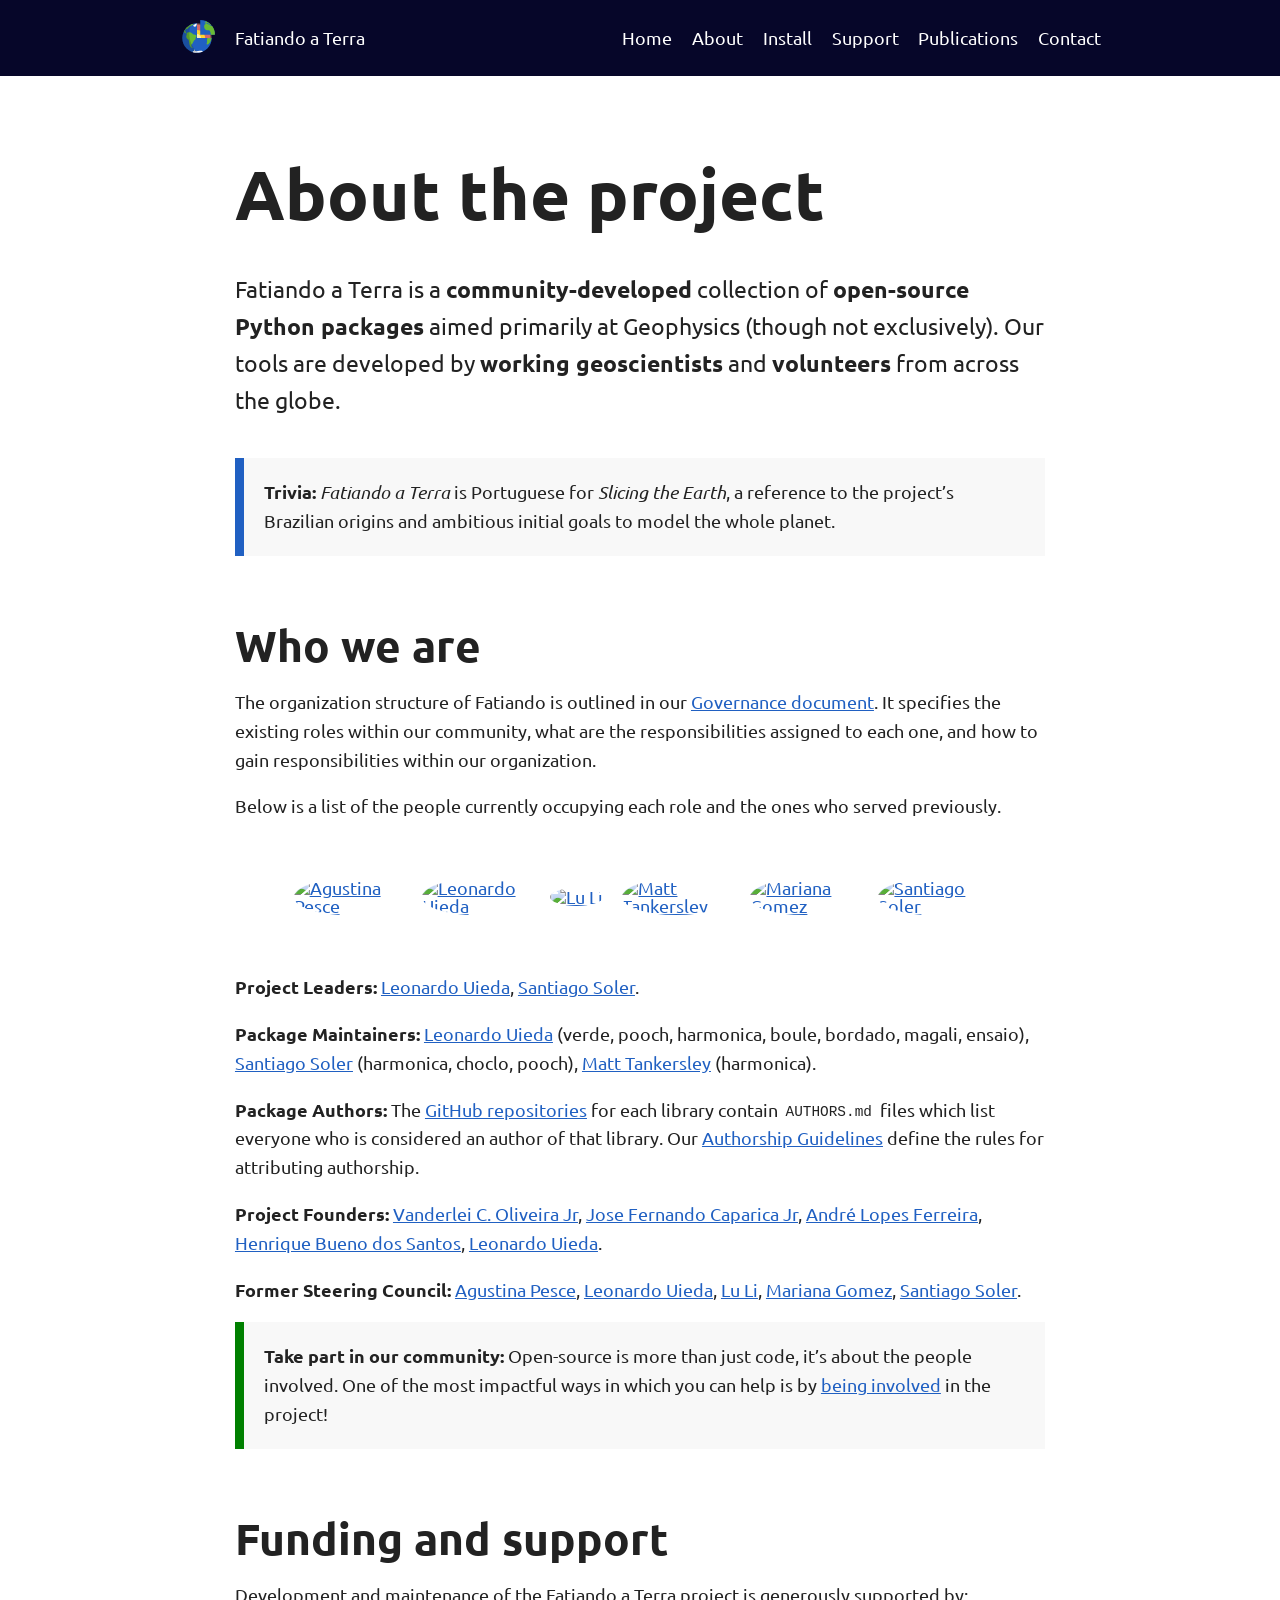
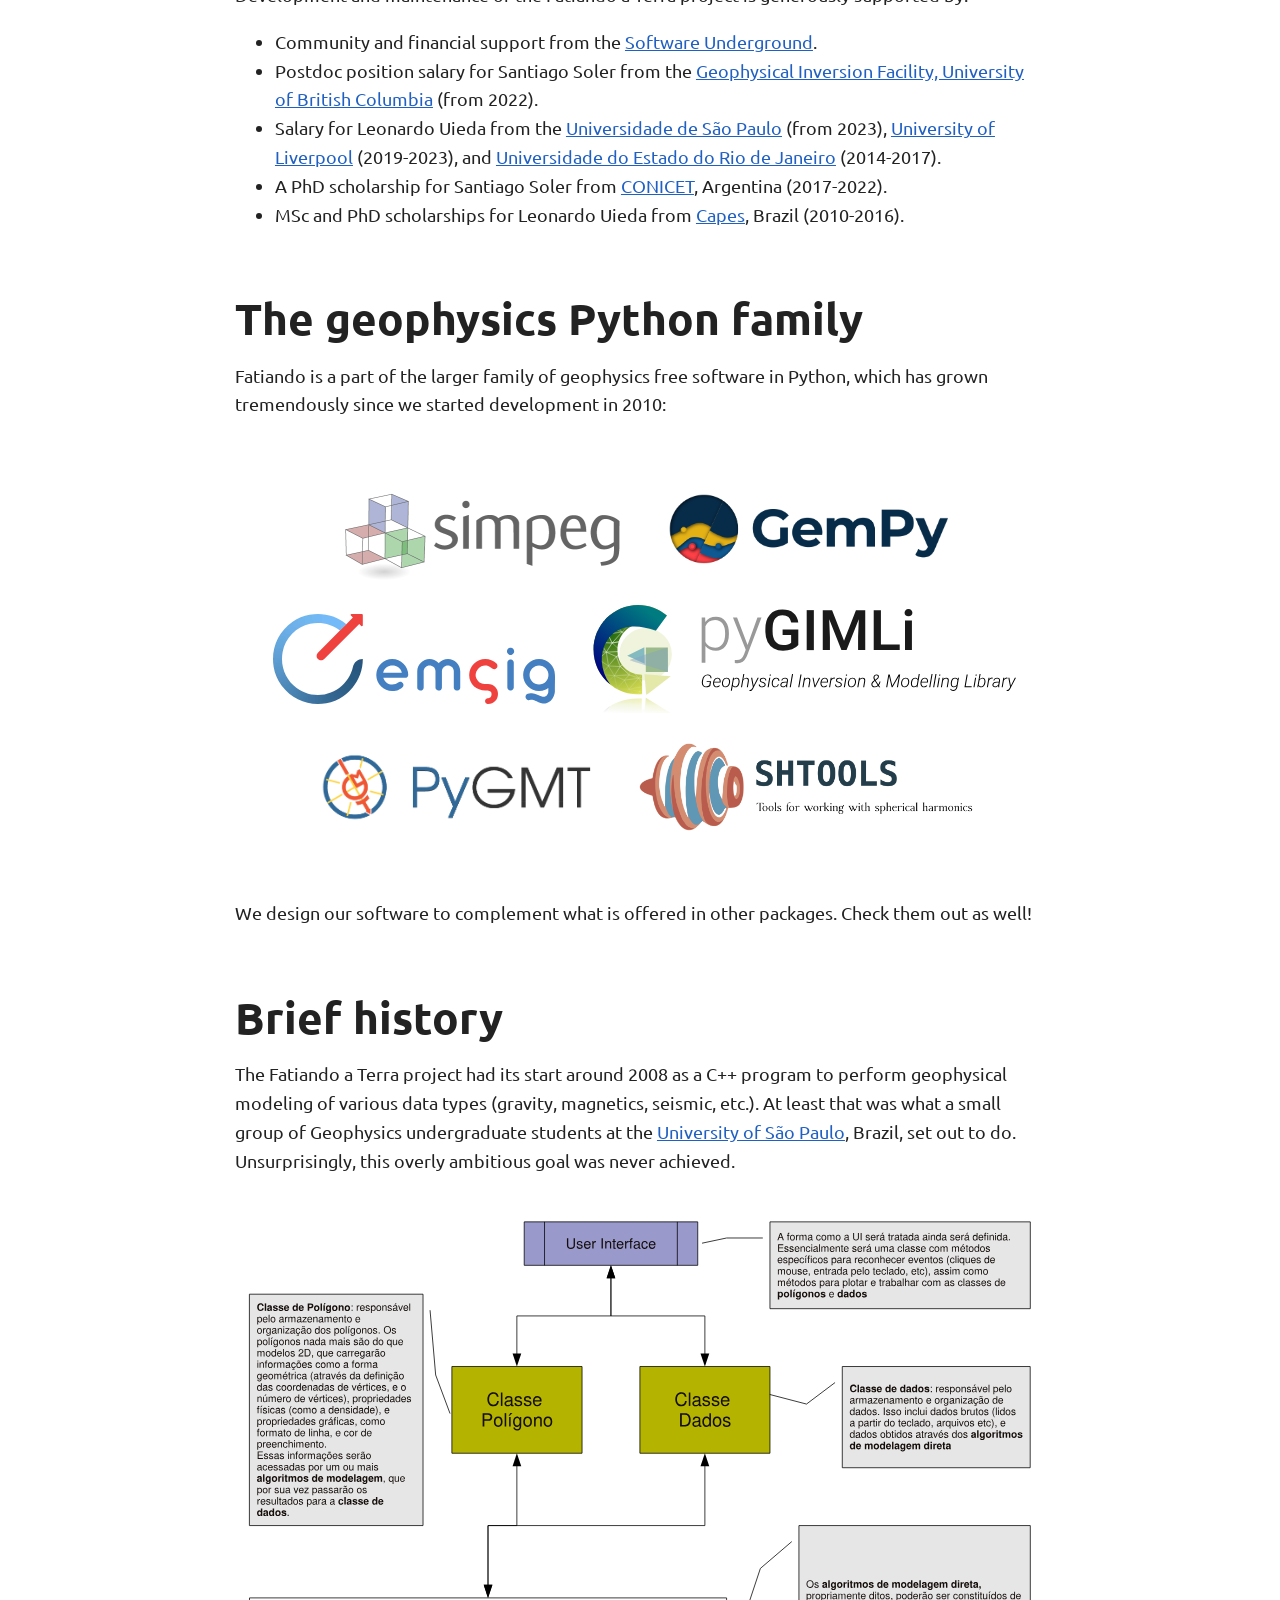
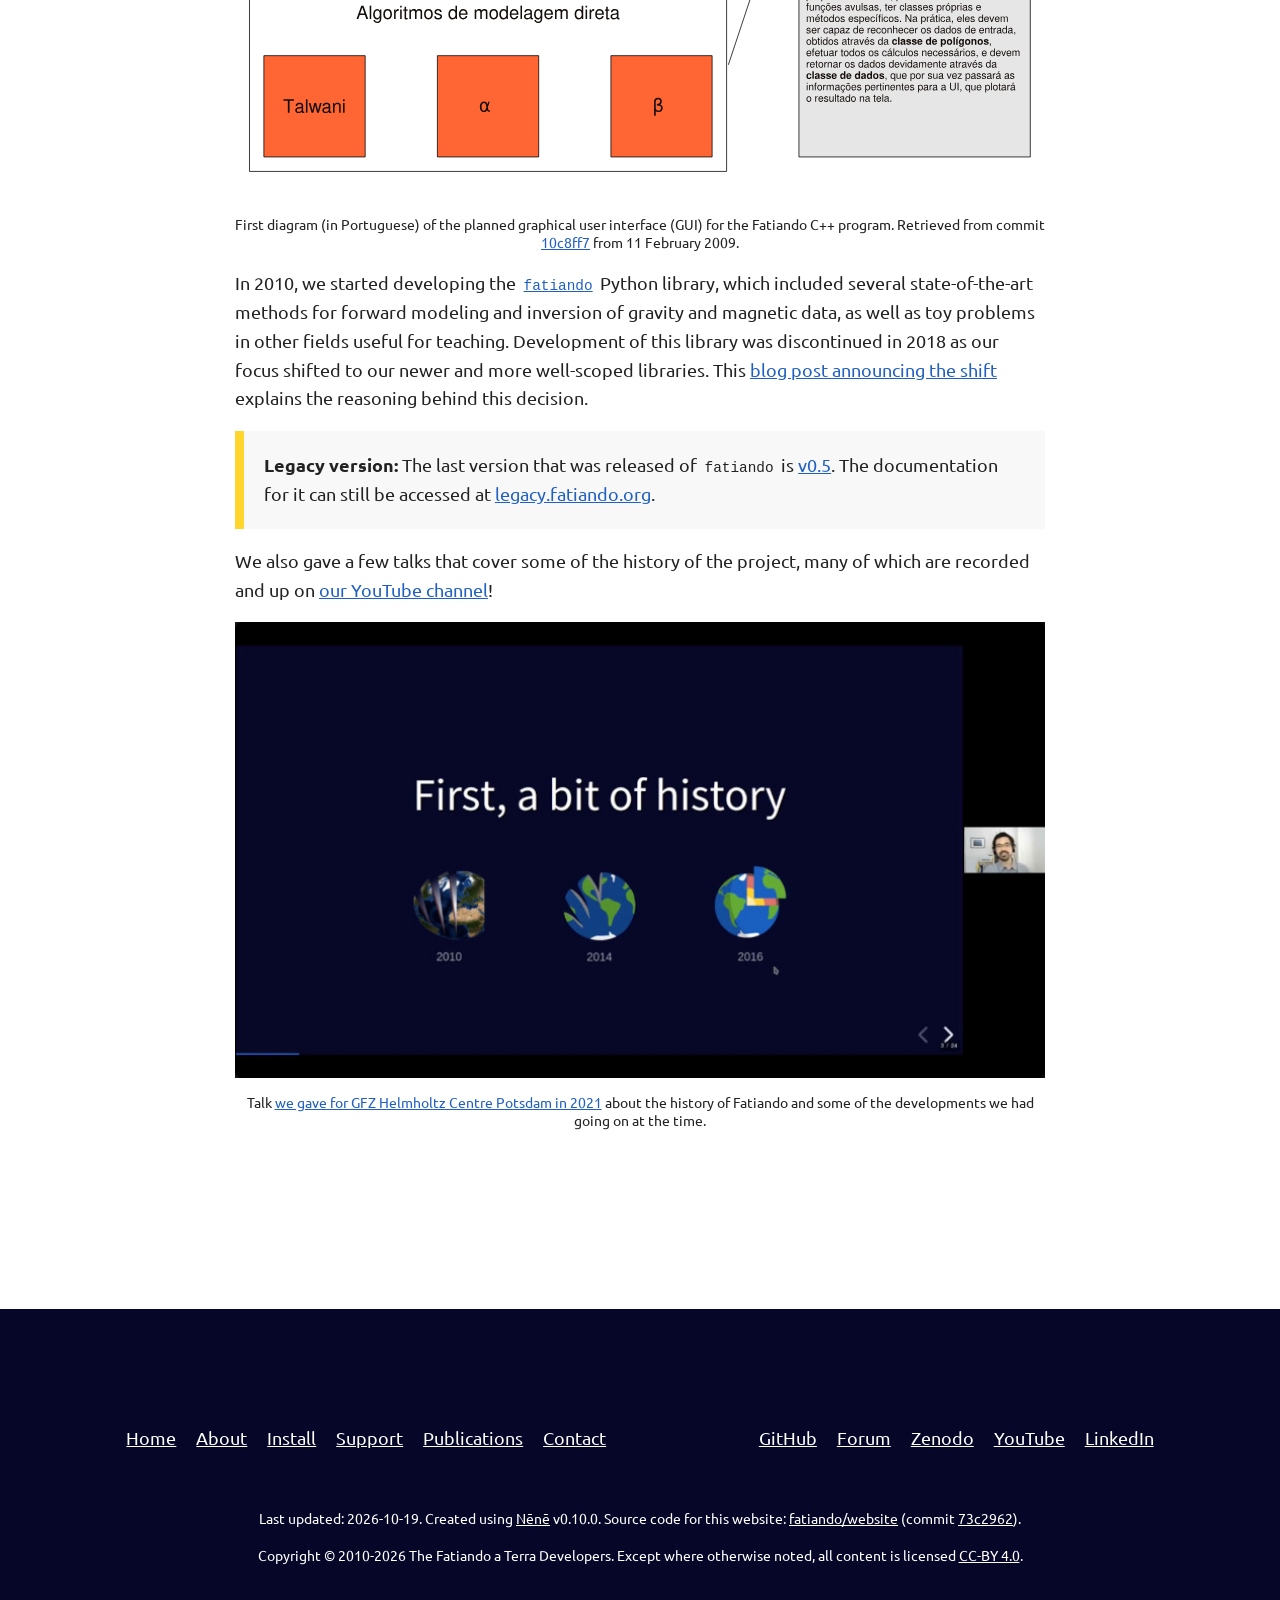
==== commit 277c5719: "deploy: fatiando/website@73c296298f93e7ba2dd657efd29ce21d779e3bfb" ====
--- a/about/index.html
+++ b/about/index.html
@@ -216,10 +216,10 @@
       </div>
       <div class="flow margin-top-xl font-small">
         <p>
-          Last updated: 2026-06-25.
+          Last updated: 2026-10-19.
           Created using <a href="https://nene.leouieda.com">Nēnē</a> v0.10.0.
           Source code for this website: <a href="https://github.com/fatiando/website">fatiando/website</a>
-          (commit <a href="https://github.com/fatiando/website/commit/a9e915b">a9e915b</a>).
+          (commit <a href="https://github.com/fatiando/website/commit/73c2962">73c2962</a>).
         </p>
         <p>
           Copyright &copy; 2010-2026 The Fatiando a Terra Developers.
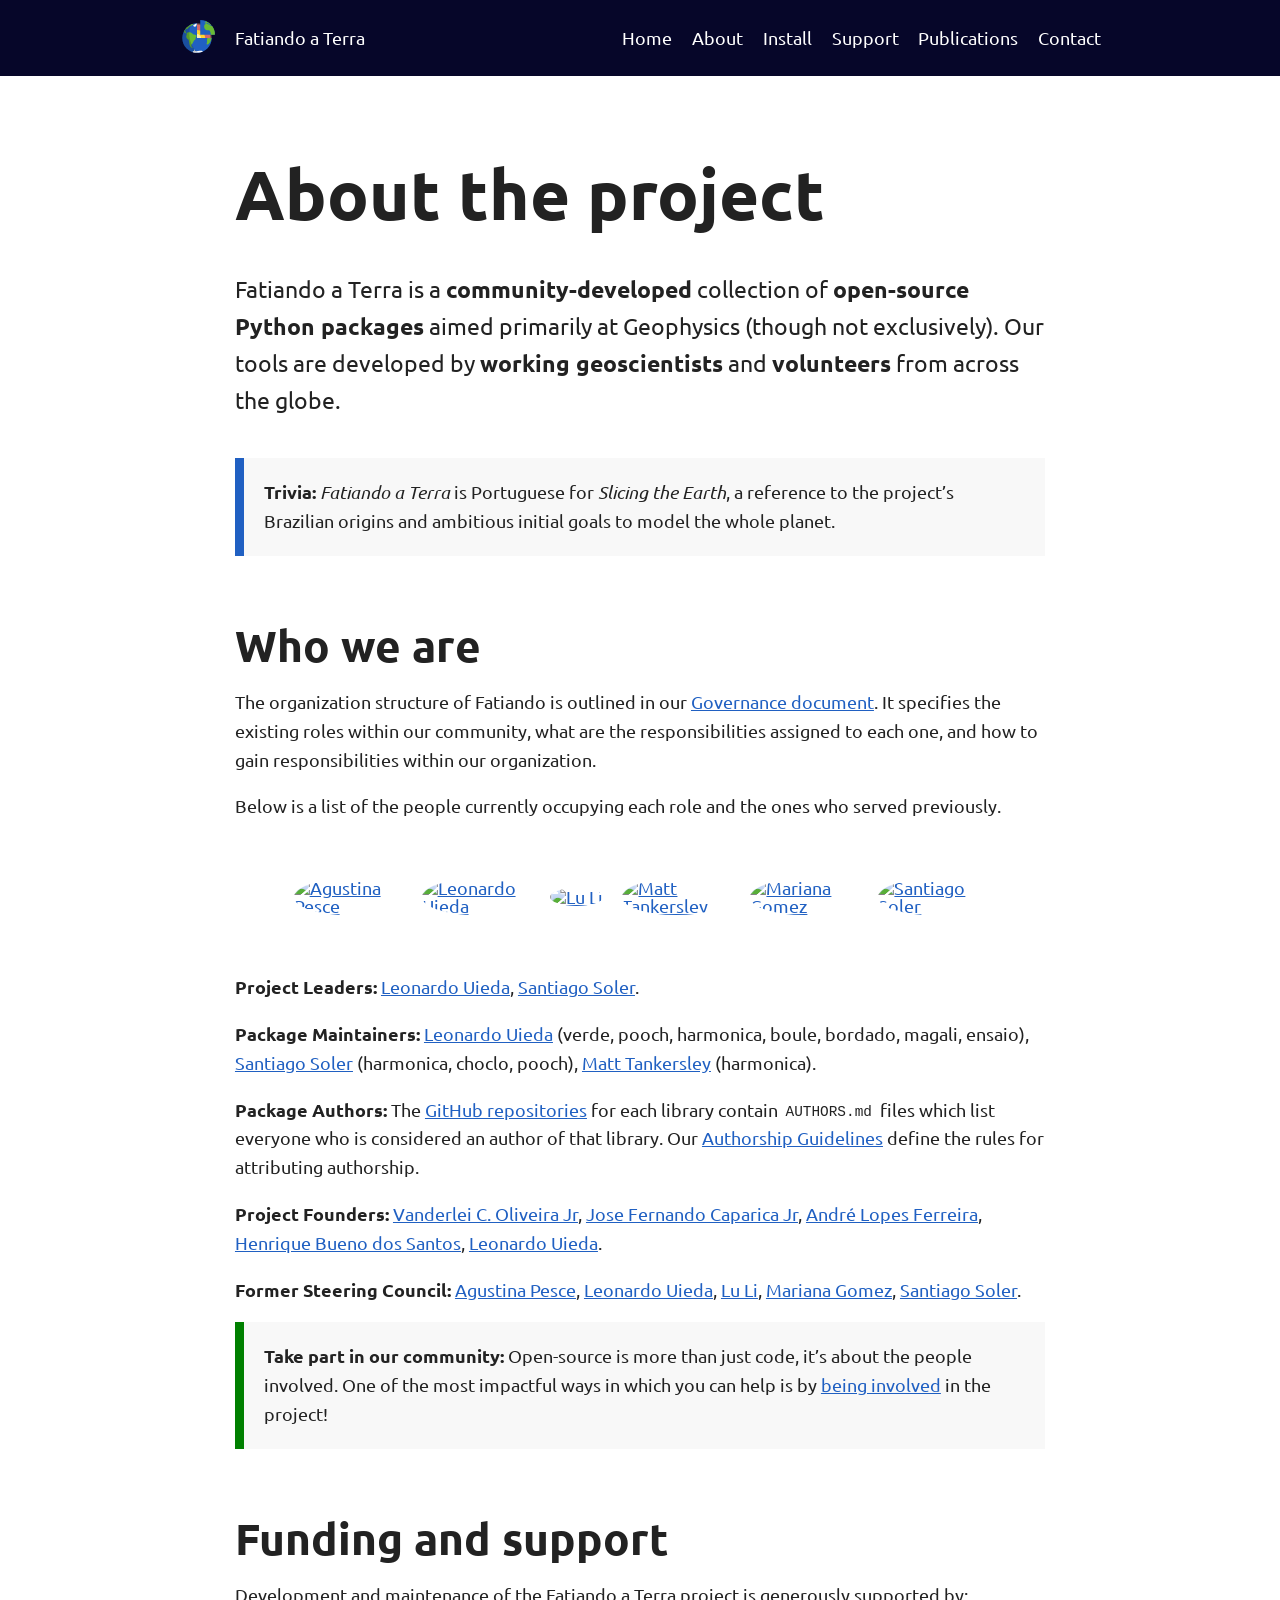
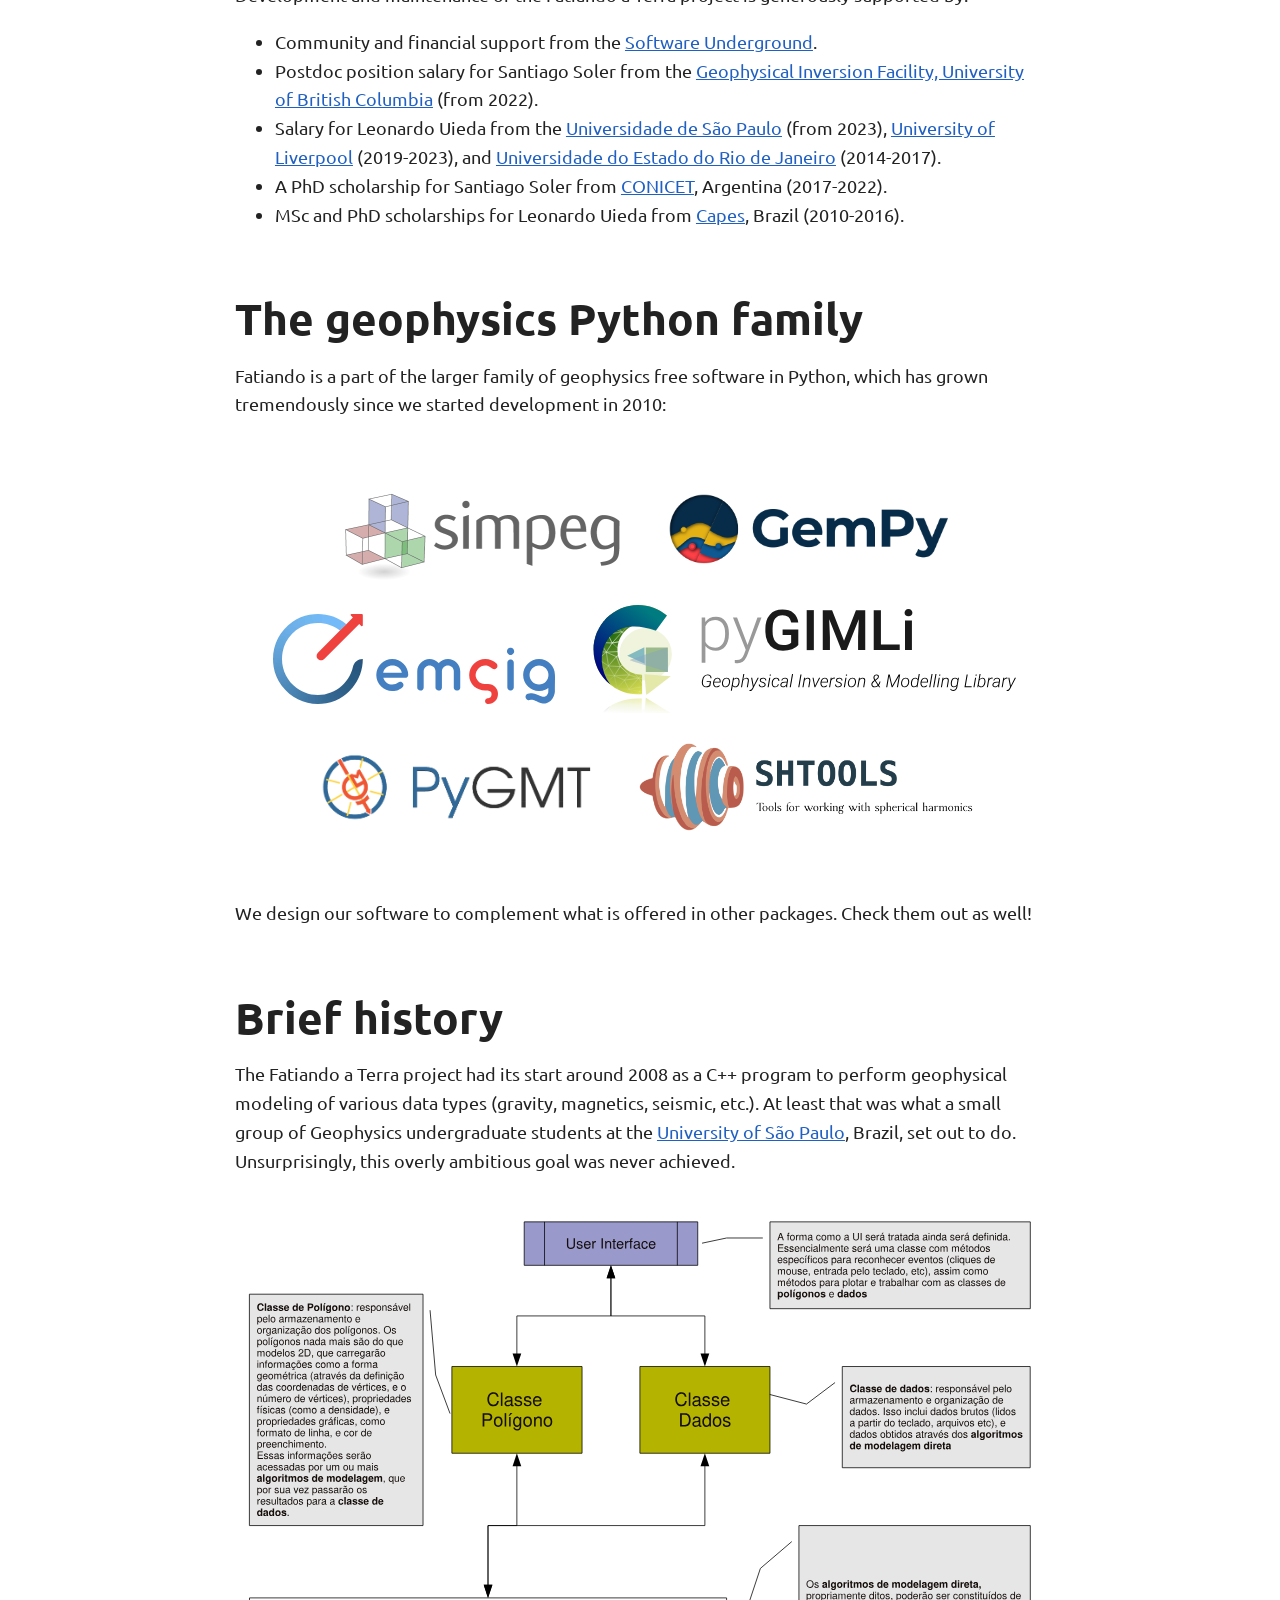
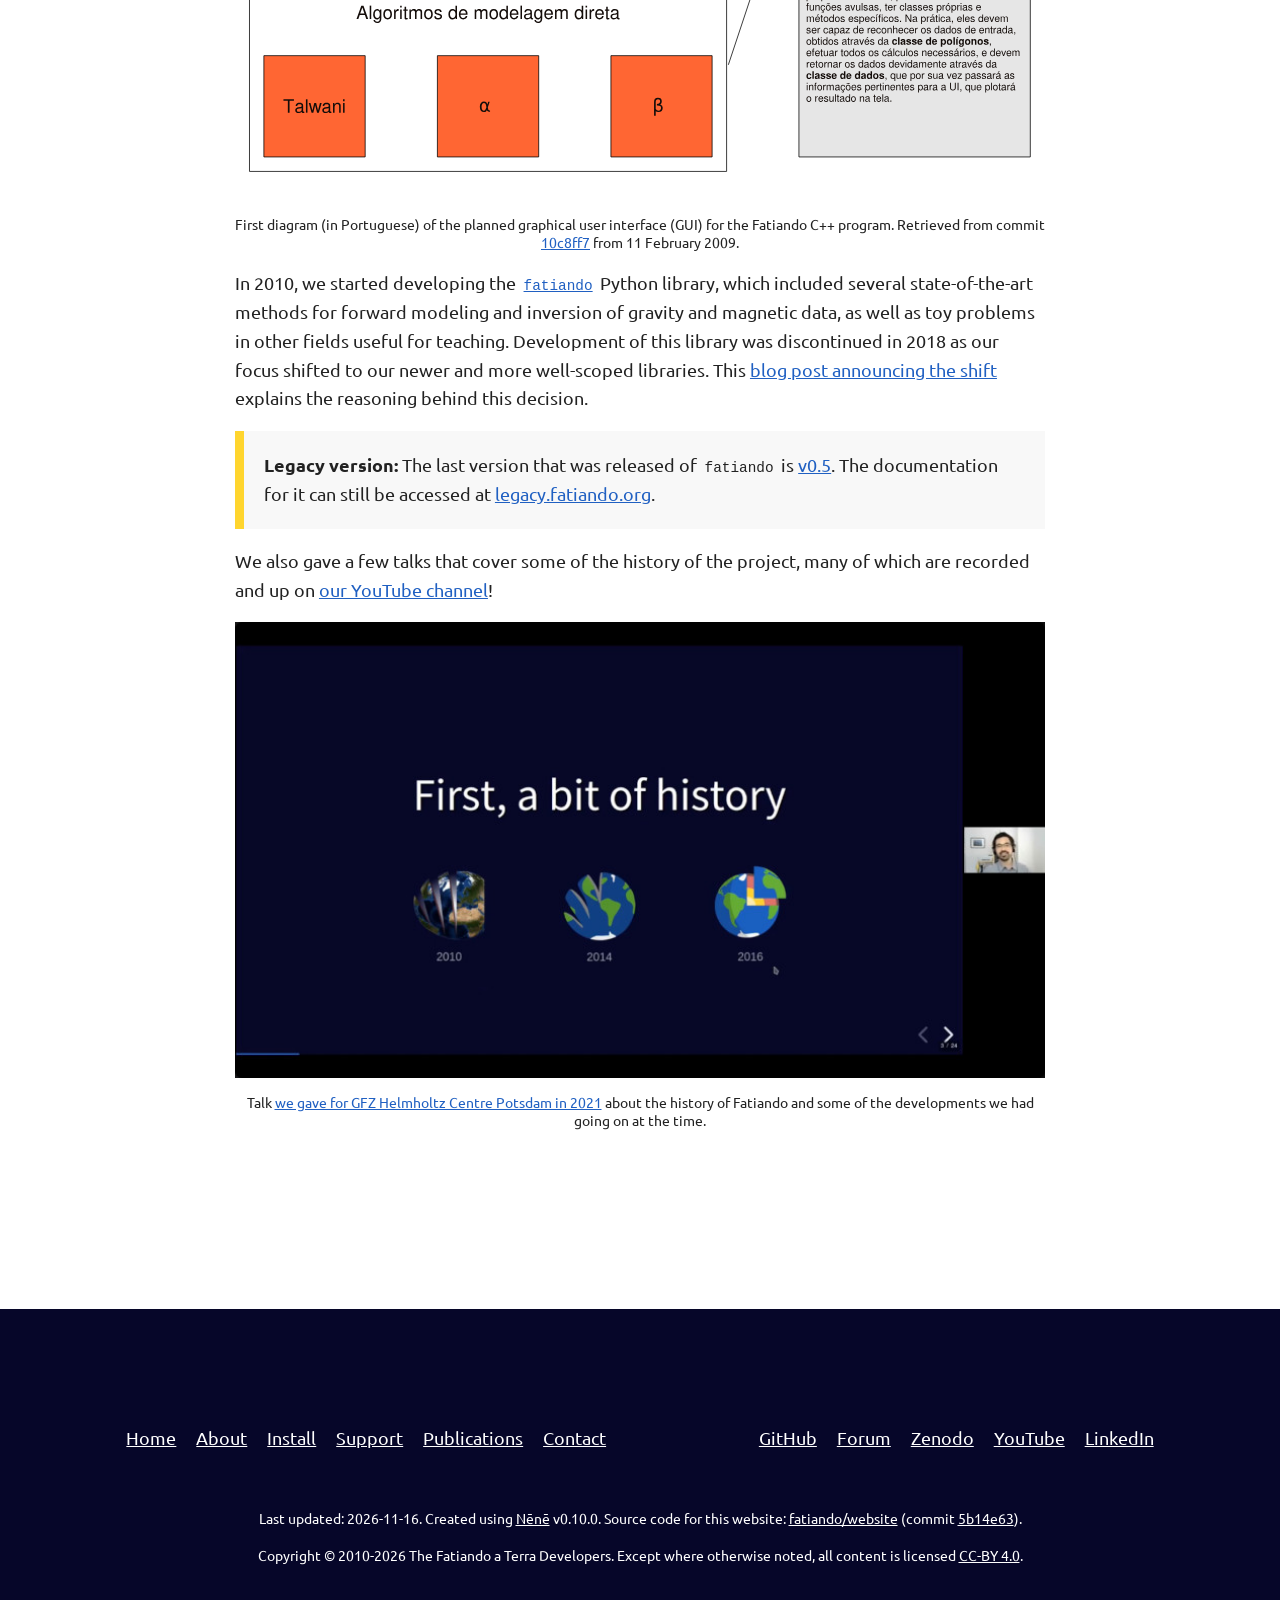
==== commit 97ec9b3f: "deploy: fatiando/website@5b14e63bc845055f157a928448b45ad8b7b1af43" ====
--- a/about/index.html
+++ b/about/index.html
@@ -216,10 +216,10 @@
       </div>
       <div class="flow margin-top-xl font-small">
         <p>
-          Last updated: 2026-10-19.
+          Last updated: 2026-11-16.
           Created using <a href="https://nene.leouieda.com">Nēnē</a> v0.10.0.
           Source code for this website: <a href="https://github.com/fatiando/website">fatiando/website</a>
-          (commit <a href="https://github.com/fatiando/website/commit/73c2962">73c2962</a>).
+          (commit <a href="https://github.com/fatiando/website/commit/5b14e63">5b14e63</a>).
         </p>
         <p>
           Copyright &copy; 2010-2026 The Fatiando a Terra Developers.
